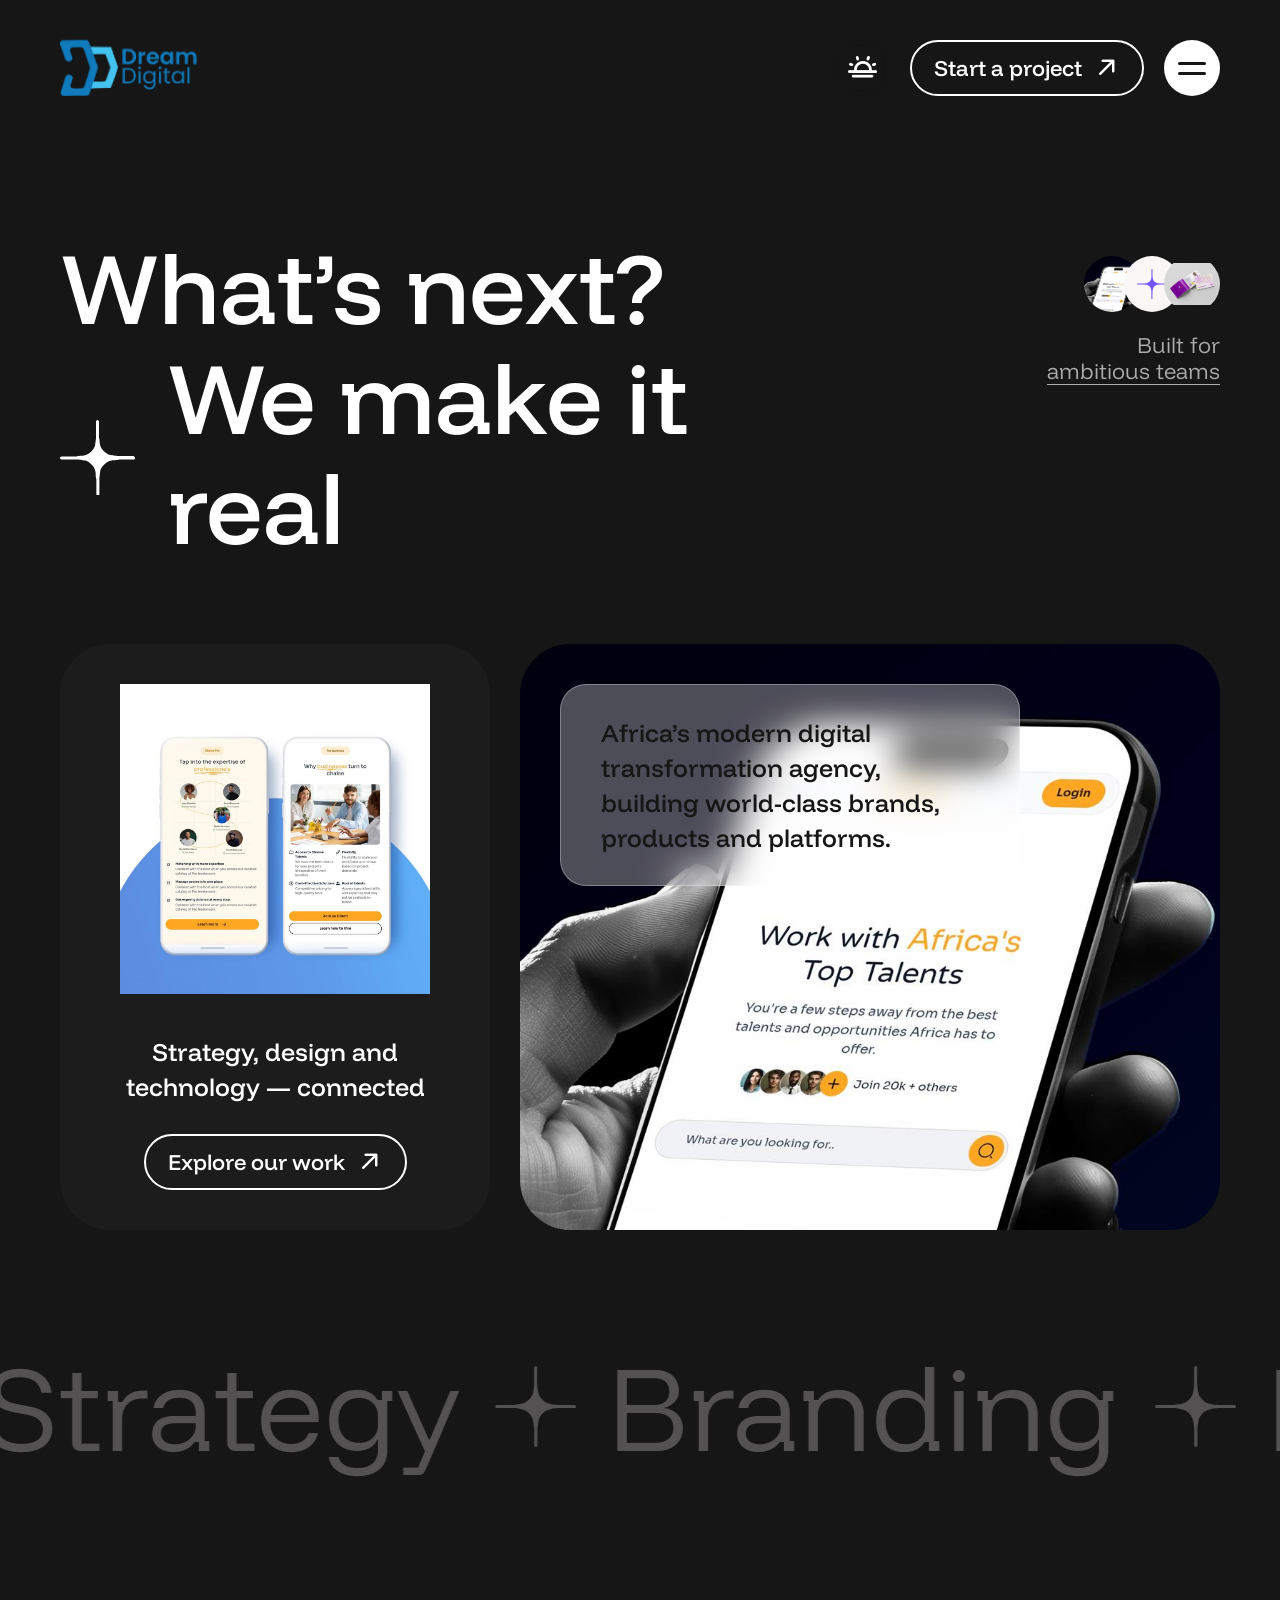
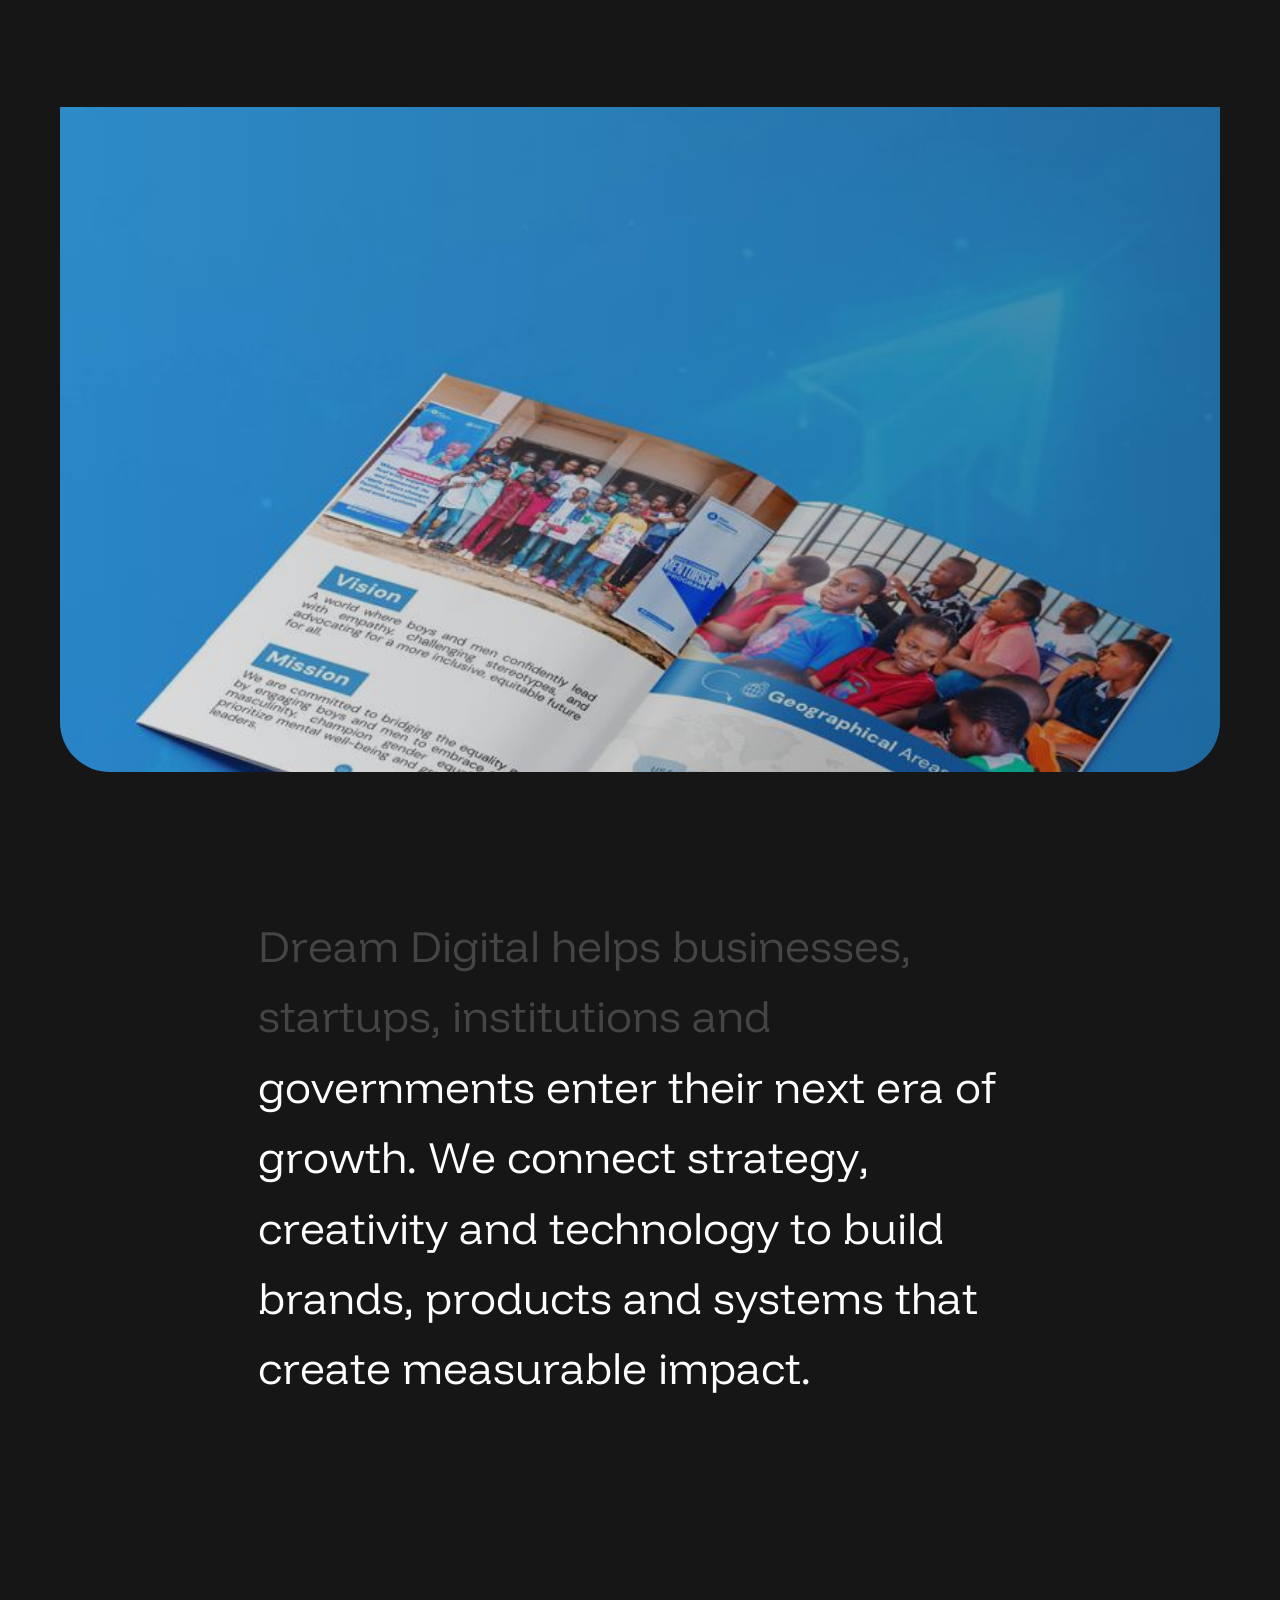
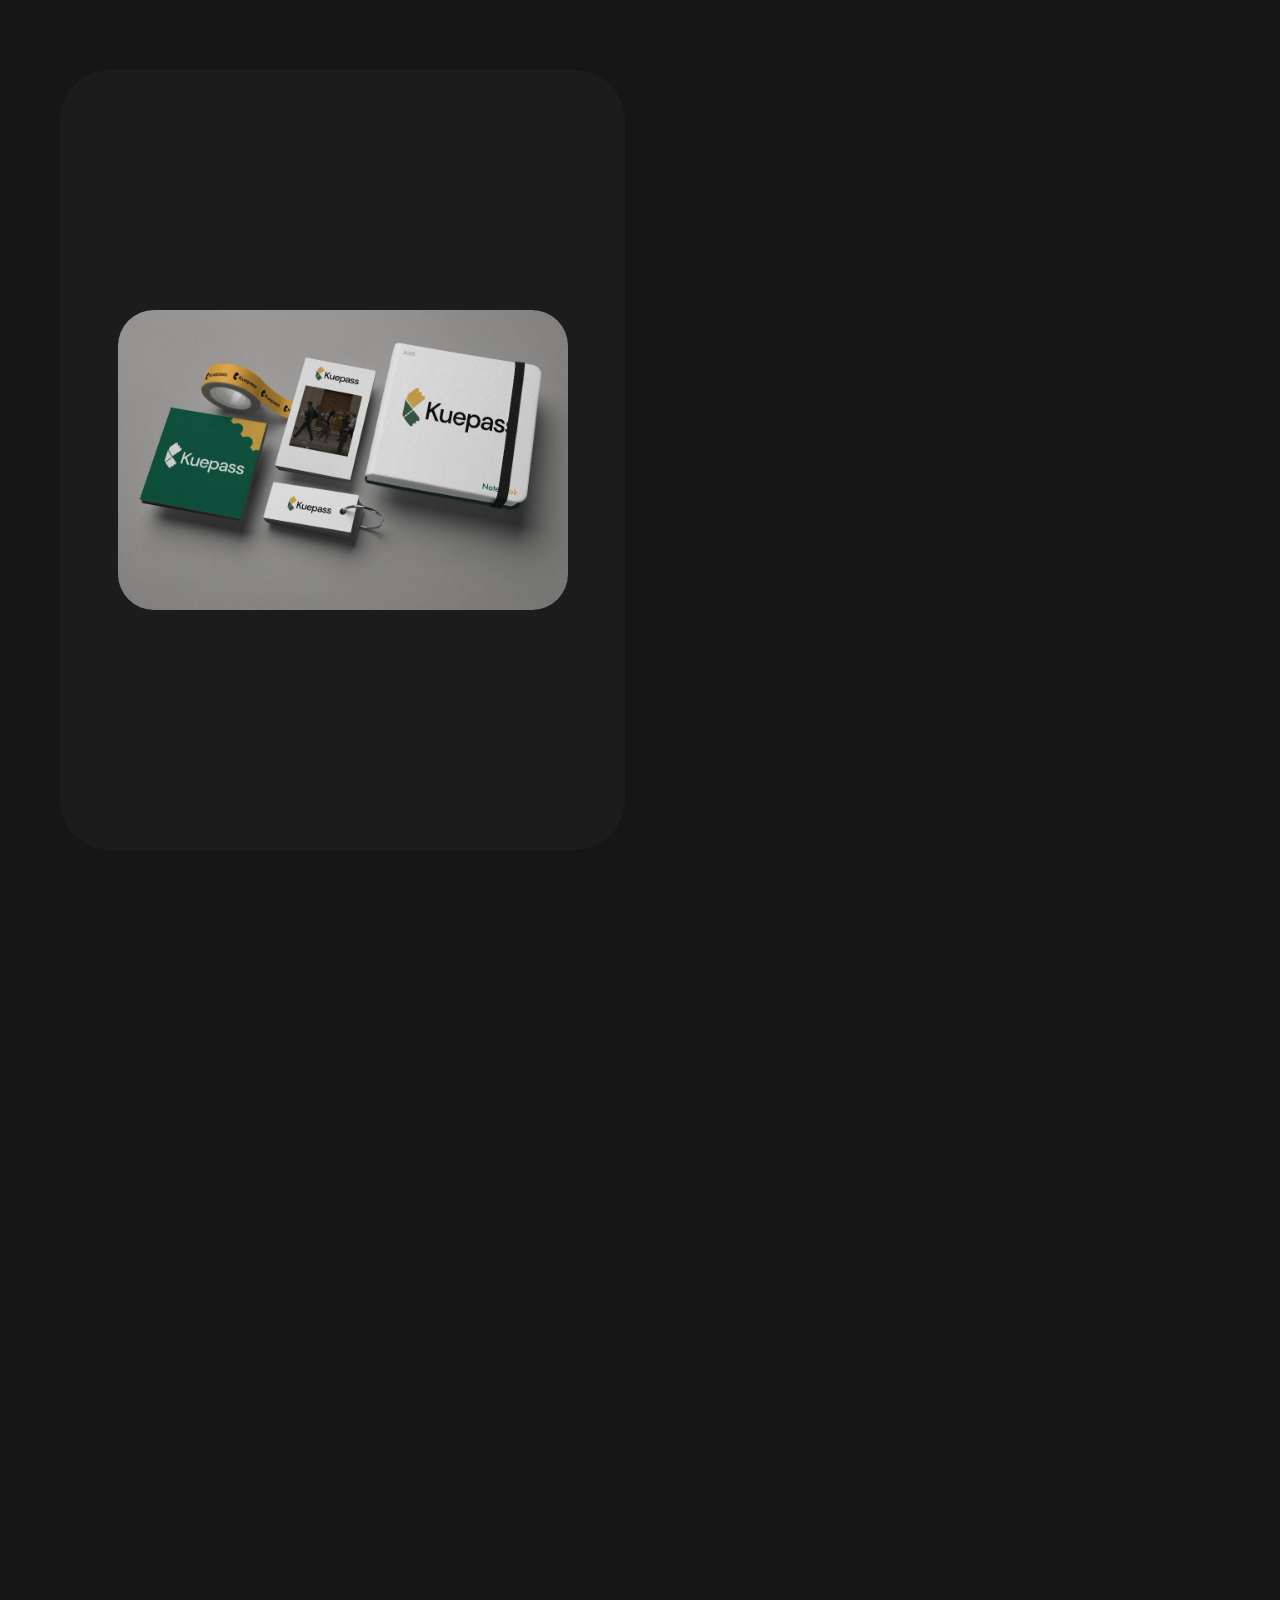
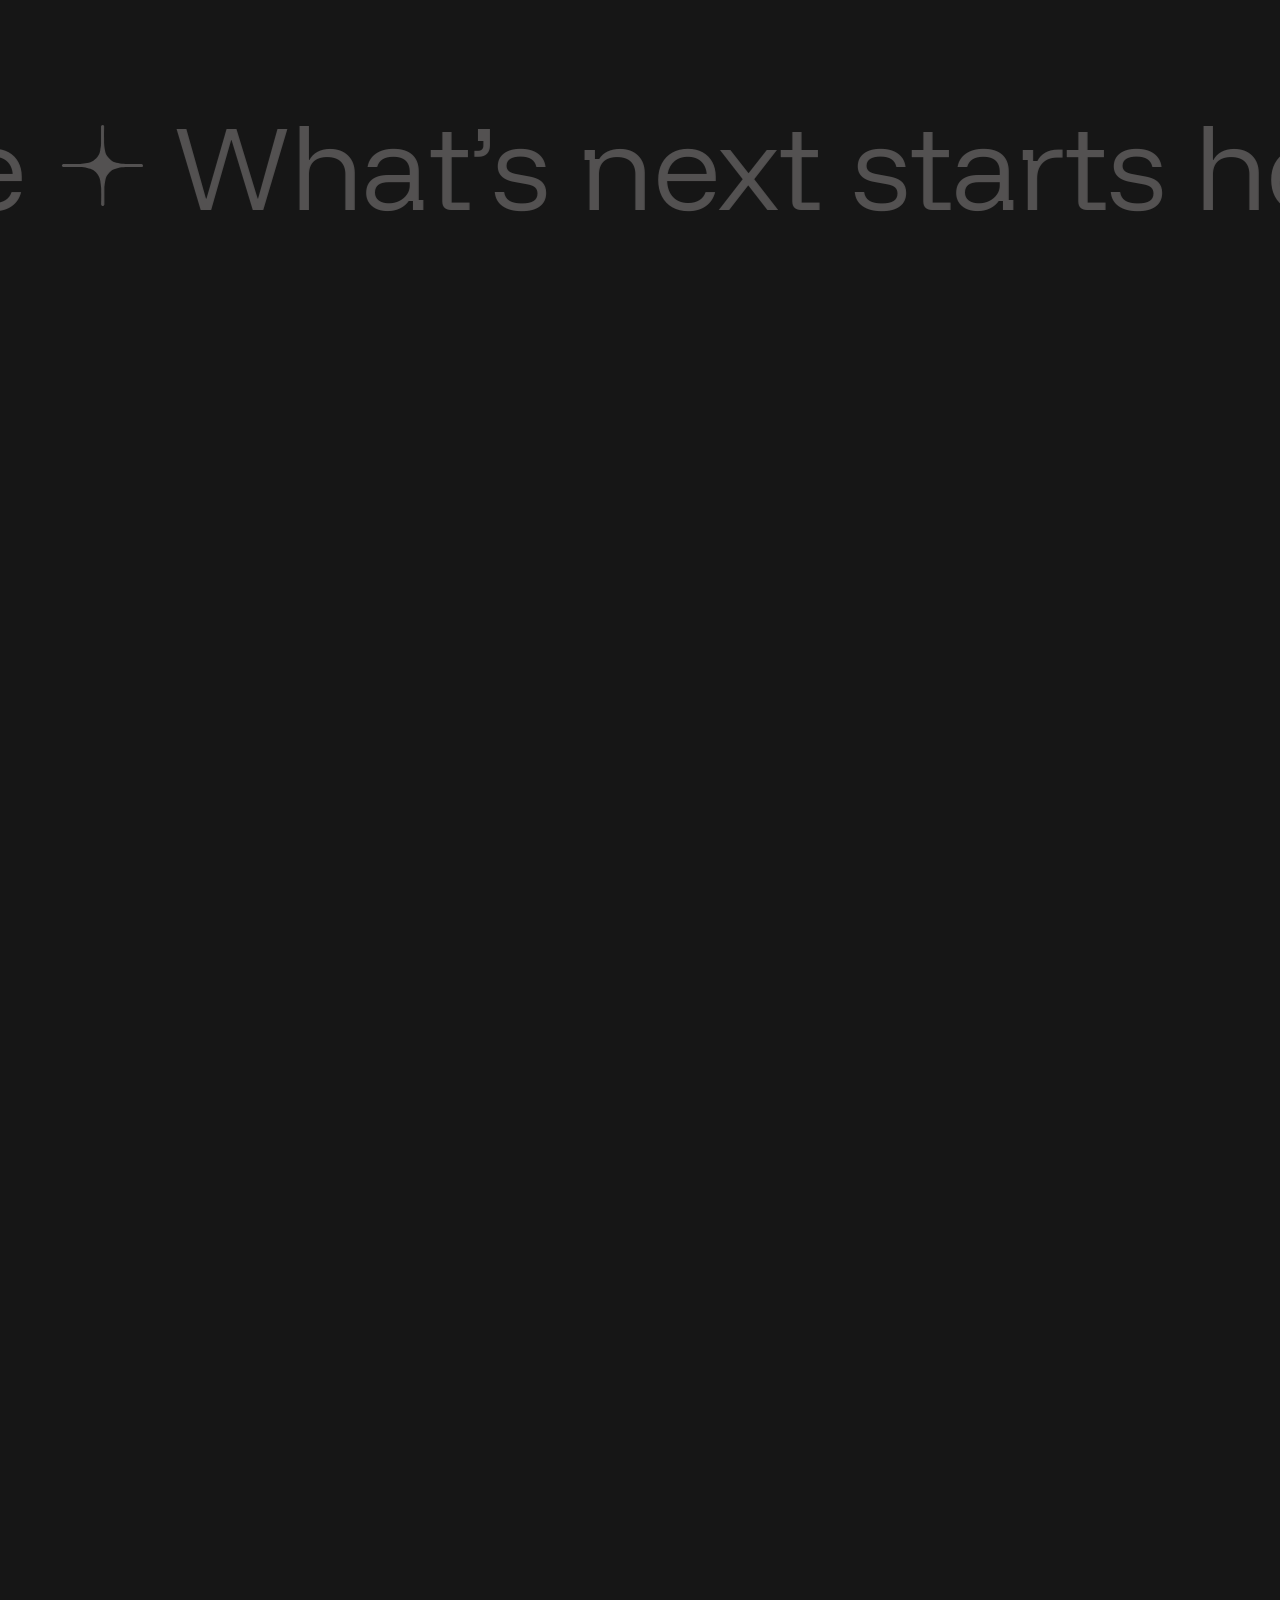
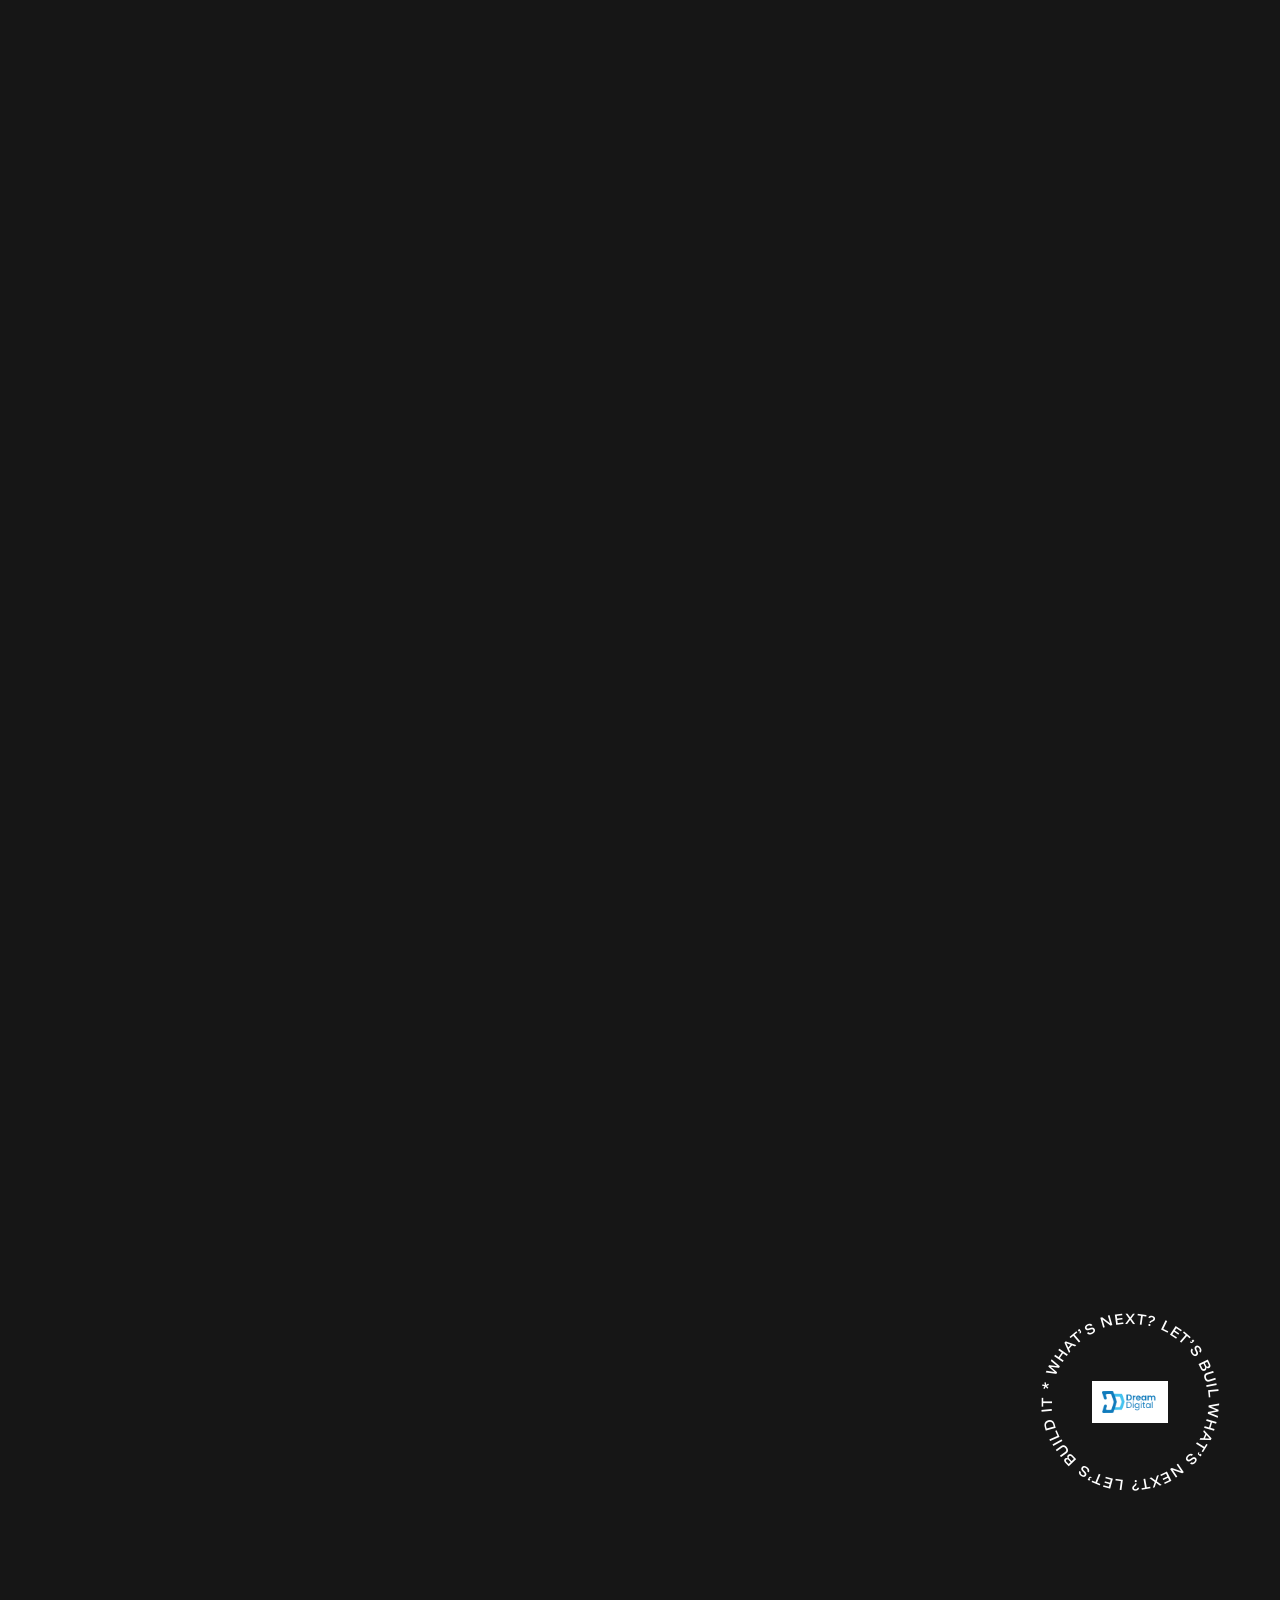
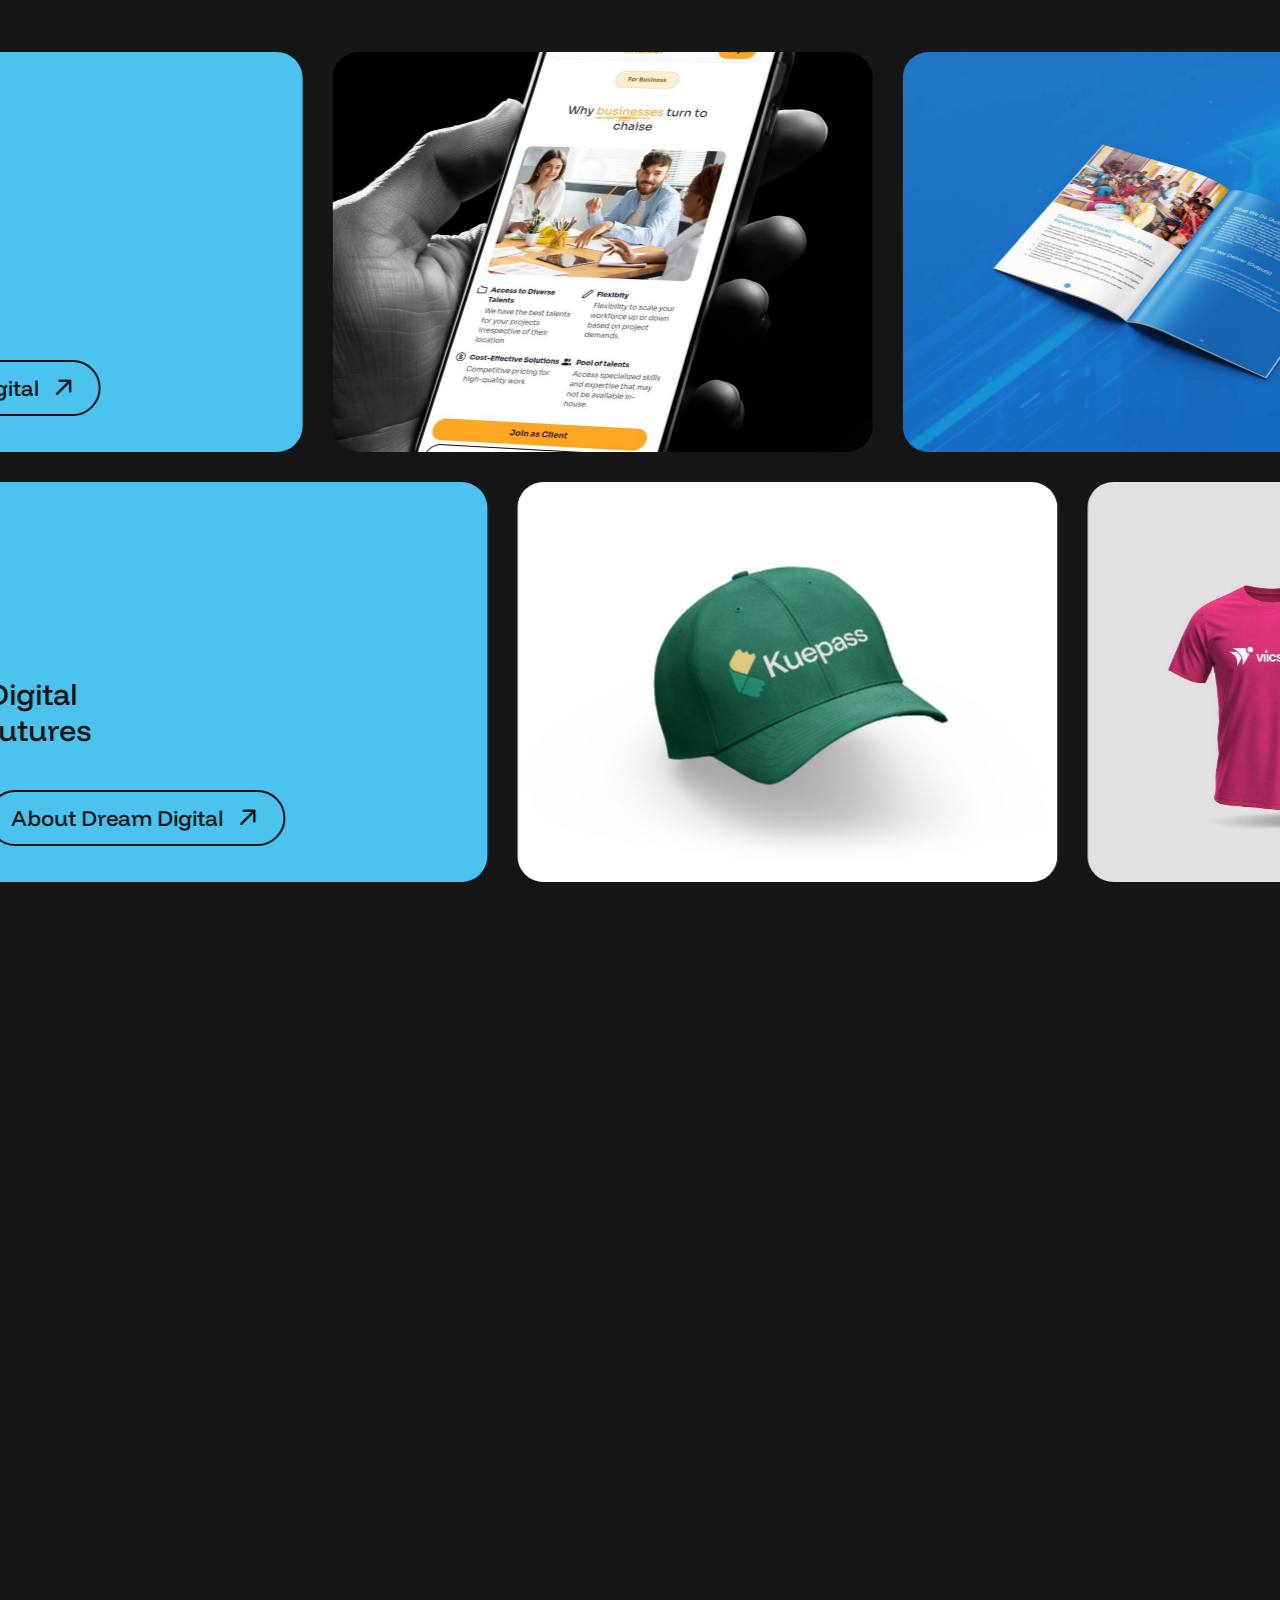
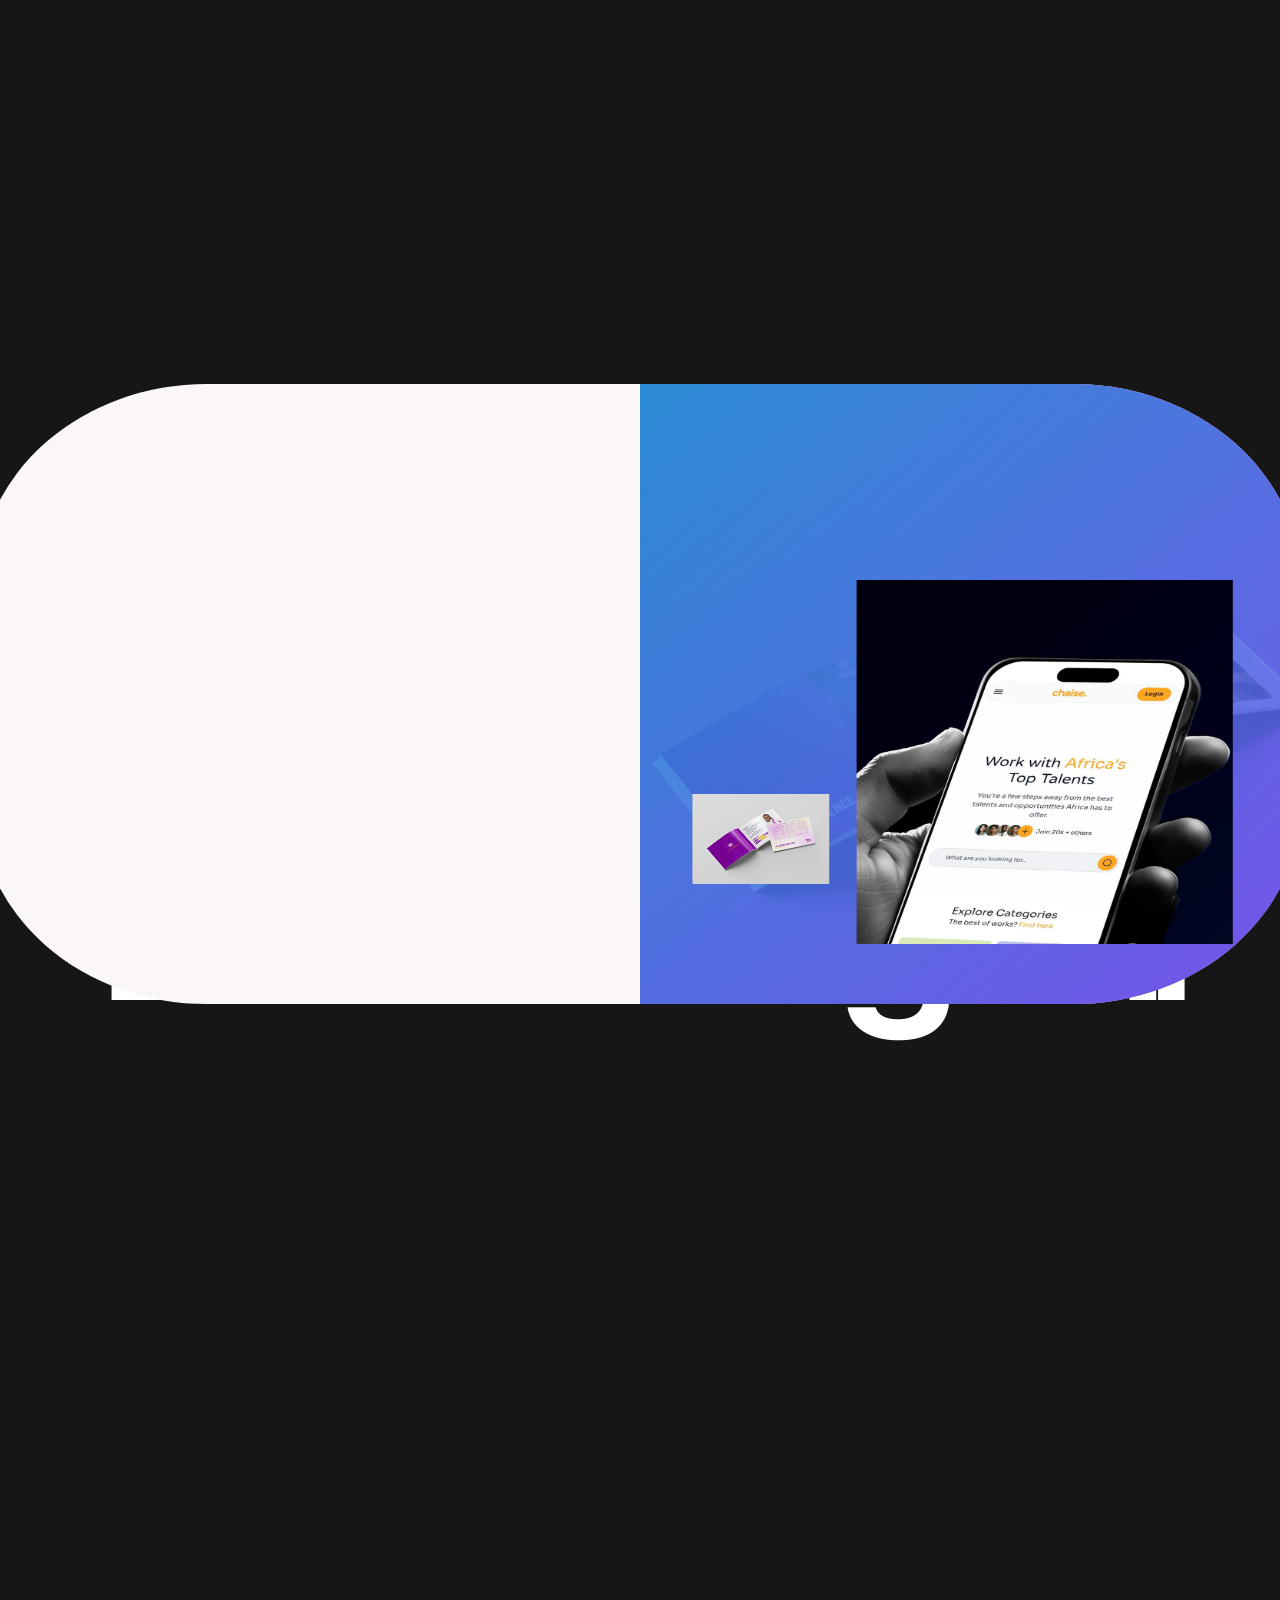
==== index.html @ 8730eb22 "Launch Dream Digital website" ====
<!DOCTYPE html>
<html lang="en" dir="ltr">

  <head>
    <meta charset="UTF-8">
    <script>
      if (!localStorage.getItem('template.theme')) localStorage.setItem('template.theme', 'dark');
      document.documentElement.setAttribute('color-scheme', localStorage.getItem('template.theme'));
    </script>

    <!-- Page Title -->
    <title>Dream Digital — What’s Next?</title>

    <!-- Meta Tags -->
    <meta name="description" content="Dream Digital combines strategy, branding, product design, software and AI to help ambitious organisations build what’s next.">
    <meta name="keywords" content="digital transformation agency, branding, UI UX, software development, AI solutions, Africa">
    <meta name="author" content="Dream Digital">

    <!-- Viewport Meta-->
    <meta http-equiv="X-UA-Compatible" content="IE=edge">
    <meta name="viewport" content="width=device-width, initial-scale=1.0, viewport-fit=cover">

    <!-- Template Favicon & Icons Start -->
    <link rel="icon" href="img/dream/logo.png" type="image/png">
    <link rel="apple-touch-icon" href="img/dream/logo.png">
    <!-- Template Favicon & Icons End -->

    <!-- Facebook Metadata Start -->
    <meta property="og:image:height" content="1200">
    <meta property="og:image:width" content="1200">
    <meta property="og:title" content="Dream Digital — What’s Next?">
    <meta property="og:description" content="Strategy, design and technology for the next era of growth.">
    <meta property="og:url" content="https://dreamdigital.africa">
    <meta property="og:image" content="https://dreamdigital.africa/img/portfolio/chaise-hero-phone.jpeg">
    <!-- Facebook Metadata End -->

    <!-- Template Styles Start -->
    <link rel="stylesheet" type="text/css" href="css/loaders/loader.css">
    <link rel="stylesheet" type="text/css" href="css/plugins.css">
    <link rel="stylesheet" type="text/css" href="css/main.css">
    <link rel="stylesheet" type="text/css" href="css/dream-rayo.css">
    <!-- Template Styles End -->

    <!-- Custom Browser Color Start -->
    <meta name="theme-color" media="(prefers-color-scheme: light)" content="#FAF7F6">
    <meta name="theme-color" media="(prefers-color-scheme: dark)" content="#161616">
    <meta name="msapplication-navbutton-color" content="#161616">
    <meta name="mobile-web-app-capable" content="yes">
    <meta name="apple-mobile-web-app-status-bar-style" content="black-translucent">
    <!-- Custom Browser Color End -->
    
  </head>

  <body>

    <!-- Loader Start -->
    <div id="loader" class="loader">
      <div class="loader__wrapper">
        <div class="loader__content">
          <div class="loader__count">
            <span class="count__text">0</span>
            <span class="count__percent">%</span>
          </div>
        </div>
      </div>
    </div>
    <!-- Loader End -->

    <!-- Menu & Menu Hamburger Start -->
    <nav class="mxd-nav__wrap" data-lenis-prevent="">

      <!-- Hamburger Start -->
      <div class="mxd-nav__contain loading__fade">
        <a href="#0" class="mxd-nav__hamburger" aria-label="Menu">
          <!-- flip element -->
          <div class="hamburger__base"></div>
          <div class="hamburger__line"></div>
          <div class="hamburger__line"></div>
        </a>
      </div>
      <!-- Hamburger End -->

      <!-- Main Navigation Start -->
      <div class="mxd-menu__wrapper">
        <!-- background active layer -->
        <div class="mxd-menu__base"></div>
        <!-- menu container -->
        <div class="mxd-menu__contain">
          <div class="mxd-menu__inner">
            <!-- left side -->
            <div class="mxd-menu__left">
              <p class="mxd-menu__caption menu-fade-in">✦ Strategy, design and technology<br>for the next era of growth</p>
              <div class="main-menu">
                <nav class="main-menu__content">
                  <ul id="main-menu" class="main-menu__accordion">
                    <li class="main-menu__item">
                      <div class="main-menu__toggle">
                        <span class="main-menu__link btn btn-anim">
                          <span class="btn-caption">Home</span>
                        </span>
                        <svg xmlns="http://www.w3.org/2000/svg" width="20" height="20" version="1.1" viewBox="0 0 20 20">
                          <path d="M19.6,9.6h-3.9c-.4,0-1.8-.2-1.8-.2-.6,0-1.1-.2-1.6-.6-.5-.3-.9-.8-1.2-1.2-.3-.4-.4-.9-.5-1.4,0,0,0-1.1-.2-1.5V.4c0-.2-.2-.4-.4-.4s-.4.2-.4.4v4.4c0,.4-.2,1.5-.2,1.5,0,.5-.2,1-.5,1.4-.3.5-.7.9-1.2,1.2s-1,.5-1.6.6c0,0-1.2,0-1.7.2H.4c-.2,0-.4.2-.4.4s.2.4.4.4h4.1c.4,0,1.7.2,1.7.2.6,0,1.1.2,1.6.6.4.3.8.7,1.1,1.1.3.5.5,1,.6,1.6,0,0,0,1.3.2,1.7v4.1c0,.2.2.4.4.4s.4-.2.4-.4v-4.1c0-.4.2-1.7.2-1.7,0-.6.2-1.1.6-1.6.3-.4.7-.8,1.1-1.1.5-.3,1-.5,1.6-.6,0,0,1.3,0,1.8-.2h3.9c.2,0,.4-.2.4-.4s-.2-.4-.4-.4h0Z"/>
                        </svg>
                      </div>
                      <ul class="submenu">
                        <li class="submenu__item">
                          <a href="index.html">Dream Digital home</a>
                        </li>
                        <li class="submenu__item">
                          <a href="index.html">What’s next?</a>
                        </li>
                        <li class="submenu__item">
                          <a href="index.html">Digital transformation</a>
                        </li>
                        <li class="submenu__item">
                          <a href="index.html">Strategy and growth</a>
                        </li>
                        <li class="submenu__item">
                          <a href="index.html">Brand and experience</a>
                        </li>
                        <li class="submenu__item">
                          <a href="index.html">Software and AI</a>
                        </li>
                        <li class="submenu__item active">
                          <a href="index.html">Dream Digital</a>
                        </li>
                        <li class="submenu__item">
                          <a href="index.html">African innovation</a>
                        </li>
                        <li class="submenu__item">
                          <a href="contact.html">Start a project</a>
                        </li>
                      </ul>
                    </li>
                    <li class="main-menu__item">
                      <div class="main-menu__toggle">
                        <span class="main-menu__link btn btn-anim">
                          <span class="btn-caption">Works</span>
                        </span>
                        <svg xmlns="http://www.w3.org/2000/svg" width="20" height="20" version="1.1" viewBox="0 0 20 20">
                          <path d="M19.6,9.6h-3.9c-.4,0-1.8-.2-1.8-.2-.6,0-1.1-.2-1.6-.6-.5-.3-.9-.8-1.2-1.2-.3-.4-.4-.9-.5-1.4,0,0,0-1.1-.2-1.5V.4c0-.2-.2-.4-.4-.4s-.4.2-.4.4v4.4c0,.4-.2,1.5-.2,1.5,0,.5-.2,1-.5,1.4-.3.5-.7.9-1.2,1.2s-1,.5-1.6.6c0,0-1.2,0-1.7.2H.4c-.2,0-.4.2-.4.4s.2.4.4.4h4.1c.4,0,1.7.2,1.7.2.6,0,1.1.2,1.6.6.4.3.8.7,1.1,1.1.3.5.5,1,.6,1.6,0,0,0,1.3.2,1.7v4.1c0,.2.2.4.4.4s.4-.2.4-.4v-4.1c0-.4.2-1.7.2-1.7,0-.6.2-1.1.6-1.6.3-.4.7-.8,1.1-1.1.5-.3,1-.5,1.6-.6,0,0,1.3,0,1.8-.2h3.9c.2,0,.4-.2.4-.4s-.2-.4-.4-.4h0Z"/>
                        </svg>
                      </div>
                      <ul class="submenu">
                        <li class="submenu__item">
                          <a href="work.html">Portfolio</a>
                        </li>
                        <li class="submenu__item">
                          <a href="work.html">All case studies</a>
                        </li>
                        <li class="submenu__item">
                          <a href="case-study.html">Featured case study</a>
                        </li>
                      </ul>
                    </li>
                    <li class="main-menu__item">
                      <div class="main-menu__toggle">
                        <span class="main-menu__link btn btn-anim">
                          <span class="btn-caption">Pages</span>
                        </span>
                        <svg xmlns="http://www.w3.org/2000/svg" width="20" height="20" version="1.1" viewBox="0 0 20 20">
                          <path d="M19.6,9.6h-3.9c-.4,0-1.8-.2-1.8-.2-.6,0-1.1-.2-1.6-.6-.5-.3-.9-.8-1.2-1.2-.3-.4-.4-.9-.5-1.4,0,0,0-1.1-.2-1.5V.4c0-.2-.2-.4-.4-.4s-.4.2-.4.4v4.4c0,.4-.2,1.5-.2,1.5,0,.5-.2,1-.5,1.4-.3.5-.7.9-1.2,1.2s-1,.5-1.6.6c0,0-1.2,0-1.7.2H.4c-.2,0-.4.2-.4.4s.2.4.4.4h4.1c.4,0,1.7.2,1.7.2.6,0,1.1.2,1.6.6.4.3.8.7,1.1,1.1.3.5.5,1,.6,1.6,0,0,0,1.3.2,1.7v4.1c0,.2.2.4.4.4s.4-.2.4-.4v-4.1c0-.4.2-1.7.2-1.7,0-.6.2-1.1.6-1.6.3-.4.7-.8,1.1-1.1.5-.3,1-.5,1.6-.6,0,0,1.3,0,1.8-.2h3.9c.2,0,.4-.2.4-.4s-.2-.4-.4-.4h0Z"/>
                        </svg>
                      </div>
                      <ul class="submenu">
                        <li class="submenu__item">
                          <a href="about.html">Our story</a>
                        </li>
                        <li class="submenu__item">
                          <a href="about.html">About Dream Digital</a>
                        </li>
                        <li class="submenu__item">
                          <a href="services.html">Services</a>
                        </li>
                        <li class="submenu__item">
                          <a href="about.html">How we work</a>
                        </li>
                        <li class="submenu__item">
                          <a href="contact.html">Work with us</a>
                        </li>
                        <li class="submenu__item">
                          <a href="faq.html">FAQs</a>
                        </li>
                        <li class="submenu__item">
                          <a href="404.html">404 error page</a>
                        </li>
                        <li class="submenu__item">
                          <a href="index.html">Home</a>
                        </li>
                      </ul>
                    </li>
                    <li class="main-menu__item">
                      <div class="main-menu__toggle">
                        <span class="main-menu__link btn btn-anim">
                          <span class="btn-caption">Insights</span>
                        </span>
                        <svg xmlns="http://www.w3.org/2000/svg" width="20" height="20" version="1.1" viewBox="0 0 20 20">
                          <path d="M19.6,9.6h-3.9c-.4,0-1.8-.2-1.8-.2-.6,0-1.1-.2-1.6-.6-.5-.3-.9-.8-1.2-1.2-.3-.4-.4-.9-.5-1.4,0,0,0-1.1-.2-1.5V.4c0-.2-.2-.4-.4-.4s-.4.2-.4.4v4.4c0,.4-.2,1.5-.2,1.5,0,.5-.2,1-.5,1.4-.3.5-.7.9-1.2,1.2s-1,.5-1.6.6c0,0-1.2,0-1.7.2H.4c-.2,0-.4.2-.4.4s.2.4.4.4h4.1c.4,0,1.7.2,1.7.2.6,0,1.1.2,1.6.6.4.3.8.7,1.1,1.1.3.5.5,1,.6,1.6,0,0,0,1.3.2,1.7v4.1c0,.2.2.4.4.4s.4-.2.4-.4v-4.1c0-.4.2-1.7.2-1.7,0-.6.2-1.1.6-1.6.3-.4.7-.8,1.1-1.1.5-.3,1-.5,1.6-.6,0,0,1.3,0,1.8-.2h3.9c.2,0,.4-.2.4-.4s-.2-.4-.4-.4h0Z"/>
                        </svg>
                      </div>
                      <ul class="submenu">
                        <li class="submenu__item">
                          <a href="insights.html">All insights</a>
                        </li>
                        <li class="submenu__item">
                          <a href="insights.html">Strategy and growth</a>
                        </li>
                        <li class="submenu__item">
                          <a href="insights.html">Technology and AI</a>
                        </li>
                      </ul>
                    </li>
                    <li class="main-menu__item">
                      <a class="main-menu__link btn btn-anim" href="contact.html">
                        <span class="btn-caption">Contact</span>
                      </a>
                    </li>
                  </ul>
                </nav>
              </div>
            </div>
            <!-- right side -->
            <div class="mxd-menu__right">
              <div class="menu-promo">
                <div class="menu-promo__content">
                  <p class="menu-promo__caption menu-fade-in">Hello from Dream Digital.<br>We help ambitious organisations move from possibility to measurable progress.</p>
                  <div class="menu-promo__video">
                    <video class="menu-video" id="inner-video" preload="auto" autoplay="autoplay" loop="loop" muted="muted" poster="img/portfolio/chaise-hero-phone.jpeg">
                      <source type="video/mp4" src="video/540x310_video.mp4">
                      <source type="video/webm" src="video/540x310_video.webm">
                      <source type="video/ogv" src="video/540x310_video.ogv">
                    </video>
                  </div>
                </div>
              </div>
            </div>
            <!-- data bottom line -->
            <div class="mxd-menu__data menu-fade-in">
              <p class="t-xsmall">
                Built for what’s next
              </p>
              <p class="t-xsmall">
                <i class="ph ph-copyright"></i>
                2026
              </p>
            </div>
          </div>
        </div>
      </div>
      <!-- Main Navigation End -->

    </nav>
    <!-- Menu & Menu Hamburger End -->

    <!-- Header Start -->
    <header id="header" class="mxd-header">
      <!-- header logo -->
      <div class="mxd-header__logo loading__fade">
        <a href="index.html" class="mxd-logo" aria-label="Dream Digital home">
          <!-- logo icon -->
          <svg class="mxd-logo__image" version="1.1" xmlns="http://www.w3.org/2000/svg" x="0px" y="0px" viewBox="0 0 56 56" style="enable-background:new 0 0 56 56;" xml:space="preserve">
            <style type="text/css">
              .mxd-logo__bg{fill:var(--base-opp);}
              .mxd-logo__cat{clip-path:url(#mxd-logo__id);fill:var(--base);}
            </style>
            <path class="mxd-logo__bg" d="M56,28c0,11.1-2.9,28-28,28S0,39.1,0,28S2.9,0,28,0S56,16.9,56,28z"/>
            <g>
              <defs>
                <path id="mxd-logo__clippath" d="M28,0C2.9,0,0,16.9,0,28s2.9,28,28,28s28-16.9,28-28S53.1,0,28,0z"/>
              </defs>
              <clipPath id="mxd-logo__id">
                <use xlink:href="#mxd-logo__clippath"  style="overflow:visible;"/>
              </clipPath>
              <path class="mxd-logo__cat" d="M33.6,34.5h0.9
                c0.5,0,0.9,0.4,0.9,0.9v3.7c0,0.5-0.4,0.9-0.9,0.9h-0.9c-0.5,0-0.9-0.4-0.9-0.9v-3.7C32.7,34.9,33.1,34.5,33.6,34.5z M20.5,37.3
                v1.9c0,0.5,0.4,0.9,0.9,0.9h0.9c0.5,0,0.9-0.4,0.9-0.9v-3.7c0-0.5-0.4-0.9-0.9-0.9h-0.9c-0.5,0-0.9,0.4-0.9,0.9V37.3L20.5,37.3z
                M39.2,21.5v0.9c0,0.5-0.4,0.9-0.9,0.9h-0.9c-0.5,0-0.9-0.4-0.9-0.9v-0.9c0-0.5,0.4-0.9,0.9-0.9h0.9C38.8,20.5,39.2,21,39.2,21.5z
                M34.5,26.1h0.9c0.5,0,0.9-0.4,0.9-0.9v-0.9c0-0.5-0.4-0.9-0.9-0.9h-0.9c-0.5,0-0.9,0.4-0.9,0.9v0.9C33.6,25.7,34,26.1,34.5,26.1z
                M28,26.1h-4.7c-0.5,0-0.9,0.4-0.9,0.9V28c0,0.5,0.4,0.9,0.9,0.9h9.3c0.5,0,0.9-0.4,0.9-0.9v-0.9c0-0.5-0.4-0.9-0.9-0.9H28L28,26.1
                z M19.6,24.3v0.9c0,0.5,0.4,0.9,0.9,0.9h0.9c0.5,0,0.9-0.4,0.9-0.9v-0.9c0-0.5-0.4-0.9-0.9-0.9h-0.9C20,23.3,19.6,23.8,19.6,24.3z
                M16.8,21.5v0.9c0,0.5,0.4,0.9,0.9,0.9h0.9c0.5,0,0.9-0.4,0.9-0.9v-0.9c0-0.5-0.4-0.9-0.9-0.9h-0.9C17.2,20.5,16.8,21,16.8,21.5z
                M14,26.1v4.7c0,0.5,0.4,0.9,0.9,0.9h0.9c0.5,0,0.9-0.4,0.9-0.9v-6.5c0-0.5-0.4-0.9-0.9-0.9h-0.9c-0.5,0-0.9,0.4-0.9,0.9V26.1
                L14,26.1z M11.2,34.5v1.9c0,0.5-0.4,0.9-0.9,0.9H7.5c-0.5,0-0.9,0.4-0.9,0.9v0.9c0,0.5,0.4,0.9,0.9,0.9h0.9c0.5,0,0.9,0.4,0.9,0.9
                V42c0,0.5-0.4,0.9-0.9,0.9H7.5c-0.5,0-0.9,0.4-0.9,0.9v0.9c0,0.5,0.4,0.9,0.9,0.9h0.9c0.5,0,0.9,0.4,0.9,0.9V56
                c0,0.5,0.4,0.9,0.9,0.9h0.9c0.5,0,0.9-0.4,0.9-0.9v-6.5c0-0.5,0.4-0.9,0.9-0.9h3.7c0.5,0,0.9-0.4,0.9-0.9v-0.9
                c0-0.5-0.4-0.9-0.9-0.9h-3.7c-0.5,0-0.9-0.4-0.9-0.9v-6.5c0-0.5,0.4-0.9,0.9-0.9c0.5,0,0.9-0.4,0.9-0.9v-3.7c0-0.5-0.4-0.9-0.9-0.9
                h-0.9c-0.5,0-0.9,0.4-0.9,0.9L11.2,34.5L11.2,34.5z M42,26.1v-1.9c0-0.5-0.4-0.9-0.9-0.9h-0.9c-0.5,0-0.9,0.4-0.9,0.9v6.5
                c0,0.5,0.4,0.9,0.9,0.9h0.9c0.5,0,0.9-0.4,0.9-0.9V26.1L42,26.1z M49.5,39.2v-0.9c0-0.5-0.4-0.9-0.9-0.9h-2.8
                c-0.5,0-0.9-0.4-0.9-0.9v-3.7c0-0.5-0.4-0.9-0.9-0.9h-0.9c-0.5,0-0.9,0.4-0.9,0.9v3.7c0,0.5,0.4,0.9,0.9,0.9c0.5,0,0.9,0.4,0.9,0.9
                v6.5c0,0.5-0.4,0.9-0.9,0.9h-3.7c-0.5,0-0.9,0.4-0.9,0.9v0.9c0,0.5,0.4,0.9,0.9,0.9h3.7c0.5,0,0.9,0.4,0.9,0.9V56
                c0,0.5,0.4,0.9,0.9,0.9h0.9c0.5,0,0.9-0.4,0.9-0.9v-9.3c0-0.5,0.4-0.9,0.9-0.9h0.9c0.5,0,0.9-0.4,0.9-0.9v-0.9
                c0-0.5-0.4-0.9-0.9-0.9h-0.9c-0.5,0-0.9-0.4-0.9-0.9v-0.9c0-0.5,0.4-0.9,0.9-0.9h0.9C49,40.1,49.5,39.7,49.5,39.2L49.5,39.2z"/>
            </g>
          </svg>
          <!-- logo text -->
          <span class="mxd-logo__text">Dream<br>Digital</span>
        </a>
      </div>
      <!-- header controls -->
      <div class="mxd-header__controls loading__fade">
        <button id="color-switcher" class="mxd-color-switcher" type="button" role="switch" aria-label="light/dark mode" aria-checked="true"></button>
        <a class="btn btn-anim btn-default btn-mobile-icon btn-outline slide-right-up" href="contact.html" aria-label="Say Hello">
          <span class="btn-caption">Start a project</span>
          <i class="ph-bold ph-arrow-up-right"></i>
        </a>
      </div>
    </header>
    <!-- Header End -->

    <!-- Page Content Start -->
    <main id="mxd-page-content" class="mxd-page-content">

      <!-- Hero Section Start -->
      <div class="mxd-section mxd-hero-section padding-grid-pre-mtext">
        <div class="mxd-hero-05">
          <div class="mxd-hero-05__wrap loading-wrap">
            <div class="mxd-hero-05__top">
              <div class="mxd-hero-05__headline">
                <div class="container-fluid p-0">
                  <div class="row g-0 d-flex flex-column flex-xl-row">
                    <div class="col-12 col-xl-8 col-xxl-10 order-2 order-xl-1 mxd-grid-item no-margin">
                      <!-- title text -->
                      <h1 class="hero-05-title">
                        <span class="hero-05-title__row loading__item">
                          <em class="hero-05-title__item">What’s next?</em>
                        </span>
                        <span class="hero-05-title__row loading__item">
                          <em class="hero-05-title__item title-item-image">
                            <svg class="mxd-pulse" xmlns="http://www.w3.org/2000/svg" version="1.1" viewBox="0 0 20 20">
                              <path d="M19.6,9.6h-3.9c-.4,0-1.8-.2-1.8-.2-.6,0-1.1-.2-1.6-.6-.5-.3-.9-.8-1.2-1.2-.3-.4-.4-.9-.5-1.4,0,0,0-1.1-.2-1.5V.4c0-.2-.2-.4-.4-.4s-.4.2-.4.4v4.4c0,.4-.2,1.5-.2,1.5,0,.5-.2,1-.5,1.4-.3.5-.7.9-1.2,1.2s-1,.5-1.6.6c0,0-1.2,0-1.7.2H.4c-.2,0-.4.2-.4.4s.2.4.4.4h4.1c.4,0,1.7.2,1.7.2.6,0,1.1.2,1.6.6.4.3.8.7,1.1,1.1.3.5.5,1,.6,1.6,0,0,0,1.3.2,1.7v4.1c0,.2.2.4.4.4s.4-.2.4-.4v-4.1c0-.4.2-1.7.2-1.7,0-.6.2-1.1.6-1.6.3-.4.7-.8,1.1-1.1.5-.3,1-.5,1.6-.6,0,0,1.3,0,1.8-.2h3.9c.2,0,.4-.2.4-.4s-.2-.4-.4-.4h0Z"/>
                            </svg>
                          </em>
                          <em class="hero-05-title__item">We make it real</em>
                        </span>
                      </h1>
                    </div>
                    <div class="col-12 col-xl-4 col-xxl-2 order-1 order-xl-2 mxd-grid-item no-margin">
                      <!-- clients avatars -->
                      <div class="hero-05-headline__avatars loading__fade">
                        <div class="mxd-avatars-group align-right">
                          <div class="mxd-avatars align-right">
                            <div class="mxd-avatars__item small">
                              <img src="img/portfolio/chaise-hero-phone.jpeg" alt="Chaise talent marketplace mobile experience">
                            </div>
                            <div class="mxd-avatars__item small bg-base-opp">
                              <svg class="mxd-avatars__icon small" version="1.1" xmlns="http://www.w3.org/2000/svg" xmlns:xlink="http://www.w3.org/1999/xlink" x="0px" y="0px"
                                width="60px" height="60px" viewBox="0 0 60 60" style="enable-background:new 0 0 60 60;" xml:space="preserve">
                                <style type="text/css">
                                  .icon-star {
                                    fill:var(--additional);
                                  }
                                </style>
                                <path class="icon-star" d="M58.9,28.9c0,0-9.1,0.1-12.1,0c-1.3,0-5.3-0.5-5.3-0.5c-1.7-0.2-3.4-0.7-4.8-1.7c-1.4-1-2.7-2.3-3.6-3.7
                                  c-0.8-1.3-1.3-2.7-1.5-4.2c0,0-0.4-3.3-0.5-4.4c-0.2-3.3,0-13.1,0-13.1c0-0.6-0.5-1.1-1.1-1.1s-1.1,0.5-1.1,1.1
                                  c0,0,0.2,9.8,0,13.1c0,1.1-0.5,4.4-0.5,4.4c-0.2,1.5-0.6,3-1.5,4.2c-0.9,1.5-2.2,2.7-3.6,3.7s-3,1.5-4.7,1.7c0,0-3.7,0.4-5,0.5
                                  c-3.1,0.2-12.5,0-12.5,0C0.5,28.9,0,29.4,0,30s0.5,1.1,1.1,1.1c0,0,9.4-0.2,12.5,0c1.2,0,5,0.5,5,0.5c1.7,0.2,3.3,0.7,4.7,1.7
                                  c1.3,0.9,2.4,2,3.3,3.3c1,1.4,1.5,3.1,1.7,4.8c0,0,0.4,3.9,0.5,5.2c0.1,3,0,12.2,0,12.2c0,0.6,0.5,1.1,1.1,1.1s1.1-0.5,1.1-1.1
                                  c0,0-0.1-9.2,0-12.2c0-1.3,0.5-5.2,0.5-5.2c0.2-1.7,0.7-3.4,1.7-4.8c0.9-1.3,2-2.4,3.3-3.3c1.4-1,3.1-1.5,4.8-1.7
                                  c0,0,3.9-0.4,5.3-0.5c3-0.1,12.1,0,12.1,0c0.6,0,1.1-0.5,1.1-1.1s-0.5-1.1-1.1-1.1l0,0L58.9,28.9z"/>
                              </svg>
                            </div>
                            <div class="mxd-avatars__item small">
                              <img src="img/portfolio/ambassadors-brand-deck.jpeg" alt="The Ambassadors DOTA brand and impact deck">
                            </div>
                          </div>
                          <div class="mxd-avatars-group__text">
                            <p>Built for<br>
                              <a href="contact.html">ambitious teams</a>
                            </p>
                          </div>
                        </div>
                      </div>
                    </div>
                  </div>
                </div>
              </div>
            </div>
            <div class="mxd-hero-05__bottom mxd-grid-item no-margin">
              <div class="mxd-hero-05__worksblock loading__item">
                <img class="mxd-move" src="img/portfolio/chaise-marketplace-screens.jpeg" alt="Chaise marketplace product screens">
                <div class="hero-05-worksblock__descr">
                  <p class="t-large t-caption t-bright">Strategy, design and technology — connected</p>
                  <a class="btn btn-anim btn-default btn-outline slide-right-up" href="work.html">
                    <span class="btn-caption">Explore our work</span>
                    <i class="ph-bold ph-arrow-up-right"></i>
                  </a>
                </div>
              </div>
              <div class="mxd-hero-05__videoblock loading__item">
                <div class="mxd-hero-05-videoblock__video">
                  <video preload="auto" autoplay="autoplay" loop="loop" muted="muted" poster="img/portfolio/boys-champions-strategy-cover.jpeg">
                    <source type="video/mp4" src="video/1280x720_video.mp4">
                    <source type="video/webm" src="video/1280x720_video.webm">
                    <source type="video/ogv" src="video/1280x720_video.ogv">
                  </video>
                </div>
                <div class="mxd-hero-05-videoblock__descr">
                  <p class="t-large t-caption t-bright">Africa’s modern digital transformation agency, building world-class brands, products and platforms.</p>
                </div>
              </div>
            </div>
          </div>
        </div>
      </div>
      <!-- Hero Section End -->

      <!-- Section - Marquee Text One Line Start -->
      <div class="mxd-section padding-mtext">
        <div class="mxd-container fullwidth-container">

          <!-- Block - Marquee Text One Line Start -->
          <div class="mxd-block">
            <div class="marquee marquee-right--gsap muted-extra">
              <div class="marquee__toright">
                <!-- single item -->
                <div class="marquee__item one-line item-regular text">
                  <p class="marquee__text">Strategy</p>
                  <div class="marquee__image">
                    <svg version="1.1" xmlns="http://www.w3.org/2000/svg" viewBox="0 0 80 80" fill="currentColor">
                      <path fill="currentColor" d="M78.4,38.4c0,0-11.8,0-15.8,0c-1.6,0-4.8-0.2-7.1-0.8c-2.3-0.6-4.3-0.8-6.3-2.4c-2-1.2-3.5-3.2-4.7-4.8
                        c-1.2-1.6-1.6-3.6-2-5.5c-0.3-1.5-0.7-4.3-0.8-5.9c-0.2-4.3,0-17.4,0-17.4C41.8,0.8,41,0,40.2,0s-1.6,0.8-1.6,1.6c0,0,0,13.1,0,17.4
                        c0,1.6-0.6,4.3-0.8,5.9c-0.3,2-0.8,4-2,5.5c-1.2,2-2.8,3.6-4.7,4.8s-4,1.8-6.3,2.4c-1.9,0.5-4.7,0.6-6.7,0.8c-3.9,0.4-16.6,0-16.6,0
                        C0.8,38.4,0,39.2,0,40c0,0.8,0.8,1.6,1.6,1.6c0,0,12.2,0,16.6,0c1.6,0,4.8,0.3,6.7,0.8c2.3,0.6,4.3,0.8,6.3,2.4
                        c1.6,1.2,3.2,2.8,4.3,4.4c1.2,2,2.1,3.9,2.4,6.3c0.2,1.7,0.7,4.7,0.8,6.7c0.2,4,0,16.2,0,16.2c0,0.8,0.8,1.6,1.6,1.6
                        s1.6-0.8,1.6-1.6c0,0,0-12.3,0-16.2c0-1.6,0.5-5.1,0.8-6.7c0.5-2.3,0.8-4.4,2.4-6.3c1.2-1.6,2.8-3.2,4.3-4.4c2-1.2,3.9-2,6.3-2.4
                        c1.8-0.3,5.1-0.7,7.1-0.8c3.5-0.2,15.8,0,15.8,0c0.8,0,1.6-0.8,1.6-1.6C80,39.2,79.2,38.4,78.4,38.4C78.4,38.4,78.4,38.4,78.4,38.4z
                        "/>
                    </svg>
                  </div>
                </div>
                <!-- single item -->
                <div class="marquee__item one-line item-regular text">
                  <p class="marquee__text">Branding</p>
                  <div class="marquee__image">
                    <svg version="1.1" xmlns="http://www.w3.org/2000/svg" viewBox="0 0 80 80" fill="currentColor">
                      <path fill="currentColor" d="M78.4,38.4c0,0-11.8,0-15.8,0c-1.6,0-4.8-0.2-7.1-0.8c-2.3-0.6-4.3-0.8-6.3-2.4c-2-1.2-3.5-3.2-4.7-4.8
                        c-1.2-1.6-1.6-3.6-2-5.5c-0.3-1.5-0.7-4.3-0.8-5.9c-0.2-4.3,0-17.4,0-17.4C41.8,0.8,41,0,40.2,0s-1.6,0.8-1.6,1.6c0,0,0,13.1,0,17.4
                        c0,1.6-0.6,4.3-0.8,5.9c-0.3,2-0.8,4-2,5.5c-1.2,2-2.8,3.6-4.7,4.8s-4,1.8-6.3,2.4c-1.9,0.5-4.7,0.6-6.7,0.8c-3.9,0.4-16.6,0-16.6,0
                        C0.8,38.4,0,39.2,0,40c0,0.8,0.8,1.6,1.6,1.6c0,0,12.2,0,16.6,0c1.6,0,4.8,0.3,6.7,0.8c2.3,0.6,4.3,0.8,6.3,2.4
                        c1.6,1.2,3.2,2.8,4.3,4.4c1.2,2,2.1,3.9,2.4,6.3c0.2,1.7,0.7,4.7,0.8,6.7c0.2,4,0,16.2,0,16.2c0,0.8,0.8,1.6,1.6,1.6
                        s1.6-0.8,1.6-1.6c0,0,0-12.3,0-16.2c0-1.6,0.5-5.1,0.8-6.7c0.5-2.3,0.8-4.4,2.4-6.3c1.2-1.6,2.8-3.2,4.3-4.4c2-1.2,3.9-2,6.3-2.4
                        c1.8-0.3,5.1-0.7,7.1-0.8c3.5-0.2,15.8,0,15.8,0c0.8,0,1.6-0.8,1.6-1.6C80,39.2,79.2,38.4,78.4,38.4C78.4,38.4,78.4,38.4,78.4,38.4z
                        "/>
                    </svg>
                  </div>
                </div>
                <!-- single item -->
                <div class="marquee__item one-line item-regular text">
                  <p class="marquee__text">Product</p>
                  <div class="marquee__image">
                    <svg version="1.1" xmlns="http://www.w3.org/2000/svg" viewBox="0 0 80 80" fill="currentColor">
                      <path fill="currentColor" d="M78.4,38.4c0,0-11.8,0-15.8,0c-1.6,0-4.8-0.2-7.1-0.8c-2.3-0.6-4.3-0.8-6.3-2.4c-2-1.2-3.5-3.2-4.7-4.8
                        c-1.2-1.6-1.6-3.6-2-5.5c-0.3-1.5-0.7-4.3-0.8-5.9c-0.2-4.3,0-17.4,0-17.4C41.8,0.8,41,0,40.2,0s-1.6,0.8-1.6,1.6c0,0,0,13.1,0,17.4
                        c0,1.6-0.6,4.3-0.8,5.9c-0.3,2-0.8,4-2,5.5c-1.2,2-2.8,3.6-4.7,4.8s-4,1.8-6.3,2.4c-1.9,0.5-4.7,0.6-6.7,0.8c-3.9,0.4-16.6,0-16.6,0
                        C0.8,38.4,0,39.2,0,40c0,0.8,0.8,1.6,1.6,1.6c0,0,12.2,0,16.6,0c1.6,0,4.8,0.3,6.7,0.8c2.3,0.6,4.3,0.8,6.3,2.4
                        c1.6,1.2,3.2,2.8,4.3,4.4c1.2,2,2.1,3.9,2.4,6.3c0.2,1.7,0.7,4.7,0.8,6.7c0.2,4,0,16.2,0,16.2c0,0.8,0.8,1.6,1.6,1.6
                        s1.6-0.8,1.6-1.6c0,0,0-12.3,0-16.2c0-1.6,0.5-5.1,0.8-6.7c0.5-2.3,0.8-4.4,2.4-6.3c1.2-1.6,2.8-3.2,4.3-4.4c2-1.2,3.9-2,6.3-2.4
                        c1.8-0.3,5.1-0.7,7.1-0.8c3.5-0.2,15.8,0,15.8,0c0.8,0,1.6-0.8,1.6-1.6C80,39.2,79.2,38.4,78.4,38.4C78.4,38.4,78.4,38.4,78.4,38.4z
                        "/>
                    </svg>
                  </div>
                </div>
                <!-- single item -->
                <div class="marquee__item one-line item-regular text">
                  <p class="marquee__text">Software</p>
                  <div class="marquee__image">
                    <svg version="1.1" xmlns="http://www.w3.org/2000/svg" viewBox="0 0 80 80" fill="currentColor">
                      <path fill="currentColor" d="M78.4,38.4c0,0-11.8,0-15.8,0c-1.6,0-4.8-0.2-7.1-0.8c-2.3-0.6-4.3-0.8-6.3-2.4c-2-1.2-3.5-3.2-4.7-4.8
                        c-1.2-1.6-1.6-3.6-2-5.5c-0.3-1.5-0.7-4.3-0.8-5.9c-0.2-4.3,0-17.4,0-17.4C41.8,0.8,41,0,40.2,0s-1.6,0.8-1.6,1.6c0,0,0,13.1,0,17.4
                        c0,1.6-0.6,4.3-0.8,5.9c-0.3,2-0.8,4-2,5.5c-1.2,2-2.8,3.6-4.7,4.8s-4,1.8-6.3,2.4c-1.9,0.5-4.7,0.6-6.7,0.8c-3.9,0.4-16.6,0-16.6,0
                        C0.8,38.4,0,39.2,0,40c0,0.8,0.8,1.6,1.6,1.6c0,0,12.2,0,16.6,0c1.6,0,4.8,0.3,6.7,0.8c2.3,0.6,4.3,0.8,6.3,2.4
                        c1.6,1.2,3.2,2.8,4.3,4.4c1.2,2,2.1,3.9,2.4,6.3c0.2,1.7,0.7,4.7,0.8,6.7c0.2,4,0,16.2,0,16.2c0,0.8,0.8,1.6,1.6,1.6
                        s1.6-0.8,1.6-1.6c0,0,0-12.3,0-16.2c0-1.6,0.5-5.1,0.8-6.7c0.5-2.3,0.8-4.4,2.4-6.3c1.2-1.6,2.8-3.2,4.3-4.4c2-1.2,3.9-2,6.3-2.4
                        c1.8-0.3,5.1-0.7,7.1-0.8c3.5-0.2,15.8,0,15.8,0c0.8,0,1.6-0.8,1.6-1.6C80,39.2,79.2,38.4,78.4,38.4C78.4,38.4,78.4,38.4,78.4,38.4z
                        "/>
                    </svg>
                  </div>
                </div>
                <!-- single item -->
                <div class="marquee__item one-line item-regular text">
                  <p class="marquee__text">AI Solutions</p>
                  <div class="marquee__image">
                    <svg version="1.1" xmlns="http://www.w3.org/2000/svg" viewBox="0 0 80 80" fill="currentColor">
                      <path fill="currentColor" d="M78.4,38.4c0,0-11.8,0-15.8,0c-1.6,0-4.8-0.2-7.1-0.8c-2.3-0.6-4.3-0.8-6.3-2.4c-2-1.2-3.5-3.2-4.7-4.8
                        c-1.2-1.6-1.6-3.6-2-5.5c-0.3-1.5-0.7-4.3-0.8-5.9c-0.2-4.3,0-17.4,0-17.4C41.8,0.8,41,0,40.2,0s-1.6,0.8-1.6,1.6c0,0,0,13.1,0,17.4
                        c0,1.6-0.6,4.3-0.8,5.9c-0.3,2-0.8,4-2,5.5c-1.2,2-2.8,3.6-4.7,4.8s-4,1.8-6.3,2.4c-1.9,0.5-4.7,0.6-6.7,0.8c-3.9,0.4-16.6,0-16.6,0
                        C0.8,38.4,0,39.2,0,40c0,0.8,0.8,1.6,1.6,1.6c0,0,12.2,0,16.6,0c1.6,0,4.8,0.3,6.7,0.8c2.3,0.6,4.3,0.8,6.3,2.4
                        c1.6,1.2,3.2,2.8,4.3,4.4c1.2,2,2.1,3.9,2.4,6.3c0.2,1.7,0.7,4.7,0.8,6.7c0.2,4,0,16.2,0,16.2c0,0.8,0.8,1.6,1.6,1.6
                        s1.6-0.8,1.6-1.6c0,0,0-12.3,0-16.2c0-1.6,0.5-5.1,0.8-6.7c0.5-2.3,0.8-4.4,2.4-6.3c1.2-1.6,2.8-3.2,4.3-4.4c2-1.2,3.9-2,6.3-2.4
                        c1.8-0.3,5.1-0.7,7.1-0.8c3.5-0.2,15.8,0,15.8,0c0.8,0,1.6-0.8,1.6-1.6C80,39.2,79.2,38.4,78.4,38.4C78.4,38.4,78.4,38.4,78.4,38.4z
                        "/>
                    </svg>
                  </div>
                </div>
              </div>
            </div>
          </div>
          <!-- Block - Marquee Text One Line End -->

        </div>
      </div>
      <!-- Section - Marquee Text One Line End -->

      <!-- Section - Parallax Divider Start -->
      <div class="mxd-section padding-pre-manifest">
        <div class="mxd-container">
          <div class="mxd-divider">
            <div class="mxd-divider__image divider-image-10 parallax-img"></div>
          </div>
        </div>
      </div>
      <!-- Section - Parallax Divider End -->

      <!-- Section - About Start -->
      <div class="mxd-section padding-pre-pinned-img">
        <div class="mxd-container grid-container">
        
          <!-- Block - About Description with Manifest Start -->
          <div class="mxd-block">
            <div class="container-fluid px-0">
              <div class="row gx-0 d-xl-flex justify-content-xl-center">
                <div class="col-12 col-xl-8 mxd-grid-item no-margin">
                  <div class="mxd-block__content">
                    <div class="mxd-block__manifest">
                      <p class="mxd-manifest mxd-manifest-l reveal-type">Dream Digital helps businesses, startups, institutions and governments enter their next era of growth. We connect strategy, creativity and technology to build brands, products and systems that create measurable impact.</p>
                      <div class="mxd-manifest__controls">
                        <a class="btn btn-anim btn-default btn-outline slide-right-up anim-uni-in-up" href="about.html">
                          <span class="btn-caption">About Dream Digital</span>
                          <i class="ph-bold ph-arrow-up-right"></i>
                        </a>
                      </div>
                    </div>
                  </div>
                </div>
              </div>
            </div>
          </div>
          <!-- Block - About Description with Manifest End -->

        </div>
      </div>
      <!-- Section - About End -->

      <!-- Section - Services Pinned Image Start -->
      <div class="mxd-section padding-pinned-img-pre-mtext">
        <div class="mxd-container">

          <!-- Block - Services Pinned Image Start -->
          <div class="mxd-block">
            <div class="mxd-pinned">
              <div class="mxd-pinned__visual page-padding">
                <div class="mxd-pinned__img-wrap">
                  <div class="mxd-pinned__img-list" role="list">
                    <div class="mxd-pinned__img-item" role="listitem">
                      <img class="mxd-pinned__img" src="img/portfolio/chaise-product-flow.jpeg" alt="Chaise product design flow">
                    </div>
                    <div class="mxd-pinned__img-item" role="listitem">
                      <img class="mxd-pinned__img" src="img/portfolio/ambassadors-audience-deck.jpeg" alt="Ambassadors audience strategy deck">
                    </div>
                    <div class="mxd-pinned__img-item" role="listitem">
                      <img class="mxd-pinned__img" src="img/portfolio/boys-champions-executive-summary.jpeg" alt="Boys Champions organisational strategy">
                    </div>
                    <div class="mxd-pinned__img-item" role="listitem">
                      <img class="mxd-pinned__img" src="img/portfolio/kuepass-brand-kit.jpeg" alt="Kuepass brand identity system">
                    </div>
                  </div>
                </div>
              </div>
              <div class="mxd-pinned__content page-padding">
                <div class="mxd-pinned__text-wrap">
                  <div class="mxd-pinned__text-list" role="list">
                    <!-- item -->
                    <div class="mxd-pinned__text-item" role="listitem">
                      <div class="mxd-pinned__img-mobile anim-uni-in-up">
                        <img src="img/portfolio/chaise-product-flow.jpeg" alt="Chaise product design flow">
                      </div>
                      <h2 class="mxd-pinned__title h2-small anim-uni-in-up">Product and experience design</h2>
                      <div class="mxd-pinned__tags">
                        <span class="tag tag-default tag-outline anim-uni-in-up">Research</span>
                        <span class="tag tag-default tag-outline anim-uni-in-up">UI/UX</span>
                        <span class="tag tag-default tag-outline anim-uni-in-up">Design systems</span>
                        <span class="tag tag-default tag-outline anim-uni-in-up">Prototyping</span>
                      </div>
                      <p class="anim-uni-in-up">We turn complex journeys into clear, inclusive experiences that customers understand, trust and choose.</p>
                    </div>
                    <!-- item -->
                    <div class="mxd-pinned__text-item" role="listitem">
                      <div class="mxd-pinned__img-mobile anim-uni-in-up">
                        <img src="img/portfolio/ambassadors-audience-deck.jpeg" alt="Ambassadors audience strategy deck">
                      </div>
                      <h2 class="mxd-pinned__title h2-small anim-uni-in-up">Software and digital platforms</h2>
                      <div class="mxd-pinned__tags">
                        <span class="tag tag-default tag-outline anim-uni-in-up">Web apps</span>
                        <span class="tag tag-default tag-outline anim-uni-in-up">Mobile</span>
                        <span class="tag tag-default tag-outline anim-uni-in-up">Enterprise</span>
                        <span class="tag tag-default tag-outline anim-uni-in-up">Cloud</span>
                      </div>
                      <p class="anim-uni-in-up">We engineer secure, maintainable products and platforms designed for adoption, performance and long-term scale.</p>
                    </div>
                    <!-- item -->
                    <div class="mxd-pinned__text-item" role="listitem">
                      <div class="mxd-pinned__img-mobile anim-uni-in-up">
                        <img src="img/portfolio/boys-champions-executive-summary.jpeg" alt="Boys Champions organisational strategy">
                      </div>
                      <h2 class="mxd-pinned__title h2-small anim-uni-in-up">AI, automation and intelligence</h2>
                      <div class="mxd-pinned__tags">
                        <span class="tag tag-default tag-outline anim-uni-in-up">Automation</span>
                        <span class="tag tag-default tag-outline anim-uni-in-up">AI agents</span>
                        <span class="tag tag-default tag-outline anim-uni-in-up">Chatbots</span>
                        <span class="tag tag-default tag-outline anim-uni-in-up">Intelligence</span>
                      </div>
                      <p class="anim-uni-in-up">We apply AI where it creates real leverage: better service, faster workflows and more confident decisions.</p>
                    </div>
                    <!-- item -->
                    <div class="mxd-pinned__text-item" role="listitem">
                      <div class="mxd-pinned__img-mobile anim-uni-in-up">
                        <img src="img/portfolio/kuepass-brand-kit.jpeg" alt="Kuepass brand identity system">
                      </div>
                      <h2 class="mxd-pinned__title h2-small anim-uni-in-up">Brand, strategy and growth</h2>
                      <div class="mxd-pinned__tags">
                        <span class="tag tag-default tag-outline anim-uni-in-up">Positioning</span>
                        <span class="tag tag-default tag-outline anim-uni-in-up">Identity</span>
                        <span class="tag tag-default tag-outline anim-uni-in-up">Go-to-market</span>
                        <span class="tag tag-default tag-outline anim-uni-in-up">Growth</span>
                      </div>
                      <p class="anim-uni-in-up">We clarify what makes your organisation matter, then build the systems that turn attention into sustainable demand.</p>
                    </div>
                  </div>
                </div>
              </div>
            </div>
          </div>
          <!-- Block - Services Pinned Image End -->

        </div>
      </div>
      <!-- Section - Services Pinned Image End -->

      <!-- Section - Marquee Text One Line Start -->
      <div class="mxd-section padding-mtext mobile-title">
        <div class="mxd-container fullwidth-container">

          <!-- Block - Marquee Text One Line Start -->
          <div class="mxd-block">
            <div class="marquee marquee-right--gsap muted-extra">
              <div class="marquee__toright">
                <!-- single item -->
                <div class="marquee__item one-line item-regular text">
                  <p class="marquee__text">What’s next starts here</p>
                  <div class="marquee__image">
                    <svg version="1.1" xmlns="http://www.w3.org/2000/svg" viewBox="0 0 80 80" fill="currentColor">
                      <path fill="currentColor" d="M78.4,38.4c0,0-11.8,0-15.8,0c-1.6,0-4.8-0.2-7.1-0.8c-2.3-0.6-4.3-0.8-6.3-2.4c-2-1.2-3.5-3.2-4.7-4.8
                        c-1.2-1.6-1.6-3.6-2-5.5c-0.3-1.5-0.7-4.3-0.8-5.9c-0.2-4.3,0-17.4,0-17.4C41.8,0.8,41,0,40.2,0s-1.6,0.8-1.6,1.6c0,0,0,13.1,0,17.4
                        c0,1.6-0.6,4.3-0.8,5.9c-0.3,2-0.8,4-2,5.5c-1.2,2-2.8,3.6-4.7,4.8s-4,1.8-6.3,2.4c-1.9,0.5-4.7,0.6-6.7,0.8c-3.9,0.4-16.6,0-16.6,0
                        C0.8,38.4,0,39.2,0,40c0,0.8,0.8,1.6,1.6,1.6c0,0,12.2,0,16.6,0c1.6,0,4.8,0.3,6.7,0.8c2.3,0.6,4.3,0.8,6.3,2.4
                        c1.6,1.2,3.2,2.8,4.3,4.4c1.2,2,2.1,3.9,2.4,6.3c0.2,1.7,0.7,4.7,0.8,6.7c0.2,4,0,16.2,0,16.2c0,0.8,0.8,1.6,1.6,1.6
                        s1.6-0.8,1.6-1.6c0,0,0-12.3,0-16.2c0-1.6,0.5-5.1,0.8-6.7c0.5-2.3,0.8-4.4,2.4-6.3c1.2-1.6,2.8-3.2,4.3-4.4c2-1.2,3.9-2,6.3-2.4
                        c1.8-0.3,5.1-0.7,7.1-0.8c3.5-0.2,15.8,0,15.8,0c0.8,0,1.6-0.8,1.6-1.6C80,39.2,79.2,38.4,78.4,38.4C78.4,38.4,78.4,38.4,78.4,38.4z
                        "/>
                    </svg>
                  </div>
                </div>
                <!-- single item -->
                <div class="marquee__item one-line item-regular text">
                  <p class="marquee__text">What’s next starts here</p>
                  <div class="marquee__image">
                    <svg version="1.1" xmlns="http://www.w3.org/2000/svg" viewBox="0 0 80 80" fill="currentColor">
                      <path fill="currentColor" d="M78.4,38.4c0,0-11.8,0-15.8,0c-1.6,0-4.8-0.2-7.1-0.8c-2.3-0.6-4.3-0.8-6.3-2.4c-2-1.2-3.5-3.2-4.7-4.8
                        c-1.2-1.6-1.6-3.6-2-5.5c-0.3-1.5-0.7-4.3-0.8-5.9c-0.2-4.3,0-17.4,0-17.4C41.8,0.8,41,0,40.2,0s-1.6,0.8-1.6,1.6c0,0,0,13.1,0,17.4
                        c0,1.6-0.6,4.3-0.8,5.9c-0.3,2-0.8,4-2,5.5c-1.2,2-2.8,3.6-4.7,4.8s-4,1.8-6.3,2.4c-1.9,0.5-4.7,0.6-6.7,0.8c-3.9,0.4-16.6,0-16.6,0
                        C0.8,38.4,0,39.2,0,40c0,0.8,0.8,1.6,1.6,1.6c0,0,12.2,0,16.6,0c1.6,0,4.8,0.3,6.7,0.8c2.3,0.6,4.3,0.8,6.3,2.4
                        c1.6,1.2,3.2,2.8,4.3,4.4c1.2,2,2.1,3.9,2.4,6.3c0.2,1.7,0.7,4.7,0.8,6.7c0.2,4,0,16.2,0,16.2c0,0.8,0.8,1.6,1.6,1.6
                        s1.6-0.8,1.6-1.6c0,0,0-12.3,0-16.2c0-1.6,0.5-5.1,0.8-6.7c0.5-2.3,0.8-4.4,2.4-6.3c1.2-1.6,2.8-3.2,4.3-4.4c2-1.2,3.9-2,6.3-2.4
                        c1.8-0.3,5.1-0.7,7.1-0.8c3.5-0.2,15.8,0,15.8,0c0.8,0,1.6-0.8,1.6-1.6C80,39.2,79.2,38.4,78.4,38.4C78.4,38.4,78.4,38.4,78.4,38.4z
                        "/>
                    </svg>
                  </div>
                </div>
              </div>
            </div>
          </div>
          <!-- Block - Marquee Text One Line End -->

        </div>
      </div>
      <!-- Section - Marquee Text One Line End -->

      <!-- Section - Projects Masonry #01 Start -->
      <div class="mxd-section padding-pre-grid">
        <div class="mxd-container grid-l-container">

          <!-- Block - Projects Masonry #01 with Section Title Start -->
          <div class="mxd-block">
            <div class="mxd-projects-masonry">
              <div class="container-fluid p-0">
    
                <!-- Portfolio Gallery Start -->
                <div class="row g-0 mxd-projects-masonry__gallery" data-masonry='{"percentPosition": true }'>
                  <!-- portfolio gallery title -->
                  <div class="col-12 col-xl-6 mxd-projects-masonry__title section-title">
                    <div class="mxd-section-title no-margin-desktop">
                      <div class="container-fluid p-0">
                        <div class="row g-0">
                          <div class="col-12">
                            <div class="mxd-section-title__title anim-uni-in-up">
                              <h2 class="reveal-type">Case studies</h2>
                            </div>
                          </div>
                          <div class="col-12">
                            <div class="mxd-section-title__descr">
                              <p class="anim-uni-in-up">Selected transformation concepts built<br>around measurable business outcomes</p>
                            </div>
                          </div>
                          <div class="col-12">
                            <div class="mxd-section-title__controls anim-uni-in-up">
                              <a class="btn btn-anim btn-default btn-outline slide-right-up" href="work.html">
                                <span class="btn-caption">All Works</span>
                                <i class="ph ph-arrow-up-right"></i>
                              </a>
                            </div>
                          </div>
                        </div>
                      </div>
                    </div>
                  </div>
                  <!-- portfolio gallery single item -->
                  <div class="col-12 col-xl-6 mxd-project-item mxd-projects-masonry__item anim-uni-in-up">
                    <a class="mxd-project-item__media masonry-media" href="case-study.html">
                      <div class="mxd-project-item__preview masonry-preview preview-image-2 parallax-img-small"></div>
                      <div class="mxd-project-item__tags">
                        <span class="tag tag-default tag-permanent">Marketplace</span>
                        <span class="tag tag-default tag-permanent">Product Design</span>
                        <span class="tag tag-default tag-permanent">Web</span>
                      </div>
                    </a>
                    <div class="mxd-project-item__promo">
                      <div class="mxd-project-item__name">
                        <a class="anim-uni-in-up" href="case-study.html"><span>Chaise</span> — connecting Africa’s talent and opportunity</a>
                      </div>
                    </div>
                  </div>
                  <!-- portfolio gallery single item -->
                  <div class="col-12 col-xl-6 mxd-project-item mxd-projects-masonry__item anim-uni-in-up">
                    <a class="mxd-project-item__media masonry-media" href="work.html#ambassadors">
                      <div class="mxd-project-item__preview masonry-preview preview-image-1 parallax-img-small"></div>
                      <div class="mxd-project-item__tags">
                        <span class="tag tag-default tag-permanent">Nonprofit</span>
                        <span class="tag tag-default tag-permanent">Brand Strategy</span>
                        <span class="tag tag-default tag-permanent">Editorial</span>
                      </div>
                    </a>
                    <div class="mxd-project-item__promo">
                      <div class="mxd-project-item__name">
                        <a class="anim-uni-in-up" href="work.html#ambassadors"><span>The Ambassadors DOTA</span> — a brand built to empower</a>
                      </div>
                    </div>
                  </div>
                  <!-- portfolio gallery single item -->
                  <div class="col-12 col-xl-6 mxd-project-item mxd-projects-masonry__item anim-uni-in-up">
                    <a class="mxd-project-item__media masonry-media" href="work.html#boys-champions">
                      <div class="mxd-project-item__preview masonry-preview preview-image-3 parallax-img-small"></div>
                      <div class="mxd-project-item__tags">
                        <span class="tag tag-default tag-permanent">Social Impact</span>
                        <span class="tag tag-default tag-permanent">Strategy</span>
                        <span class="tag tag-default tag-permanent">Communications</span>
                      </div>
                    </a>
                    <div class="mxd-project-item__promo">
                      <div class="mxd-project-item__name">
                        <a href="work.html#boys-champions"><span>Boys Champions</span> — strategy for purposeful masculinity</a>
                      </div>
                    </div>
                  </div>
                  <!-- portfolio gallery single item -->
                  <div class="col-12 col-xl-6 mxd-project-item mxd-projects-masonry__item anim-uni-in-up">
                    <a class="mxd-project-item__media masonry-media" href="work.html#chiade">
                      <div class="mxd-project-item__preview masonry-preview preview-image-4 parallax-img-small"></div>
                      <div class="mxd-project-item__tags">
                        <span class="tag tag-default tag-permanent">Fashion</span>
                        <span class="tag tag-default tag-permanent">Brand Identity</span>
                      </div>
                    </a>
                    <div class="mxd-project-item__promo">
                      <div class="mxd-project-item__name">
                        <a class="anim-uni-in-up" href="work.html#chiade"><span>Chiade</span> — an elegant fashion identity system</a>
                      </div>
                    </div>
                  </div>
                  <!-- portfolio gallery single item -->
                  <div class="col-12 col-xl-6 mxd-project-item mxd-projects-masonry__item anim-uni-in-up">
                    <a class="mxd-project-item__media masonry-media" href="work.html#kuepass">
                      <div class="mxd-project-item__preview masonry-preview preview-image-5 parallax-img-small"></div>
                      <div class="mxd-project-item__tags">
                        <span class="tag tag-default tag-permanent">Mobility</span>
                        <span class="tag tag-default tag-permanent">Brand System</span>
                        <span class="tag tag-default tag-permanent">Merchandise</span>
                      </div>
                    </a>
                    <div class="mxd-project-item__promo">
                      <div class="mxd-project-item__name">
                        <a class="anim-uni-in-up" href="work.html#kuepass"><span>Kuepass</span> — a bold identity ready to move</a>
                      </div>
                    </div>
                  </div>
                  <!-- portfolio gallery single item -->
                  <div class="col-12 col-xl-6 mxd-project-item mxd-projects-masonry__item anim-uni-in-up">
                    <a class="mxd-project-item__media masonry-media" href="work.html#viicsoft">
                      <div class="mxd-project-item__preview masonry-preview preview-image-6 parallax-img-small"></div>
                      <div class="mxd-project-item__tags">
                        <span class="tag tag-default tag-permanent">Technology</span>
                        <span class="tag tag-default tag-permanent">Brand Identity</span>
                      </div>
                    </a>
                    <div class="mxd-project-item__promo">
                      <div class="mxd-project-item__name">
                        <a class="anim-uni-in-up" href="work.html#viicsoft"><span>Viicsoft</span> — a technology brand made tangible</a>
                      </div>
                    </div>
                  </div>
                </div>
                <!-- Portfolio Gallery End -->
    
                <!-- Portfolio Link Start -->
                <div class="mxd-projects-masonry__btngroup animate-in-up">
                  <a href="contact.html" class="btn-rotating btn-rotating-180 ver-02">
                    <!-- SVG rotating text -->
                    <svg version="1.1" id="scrollDown" xmlns="http://www.w3.org/2000/svg" xmlns:xlink="http://www.w3.org/1999/xlink" x="0px" y="0px" 
                      viewBox="0 0 160 160" style="enable-background:new 0 0 160 160;" xml:space="preserve" 
                      class="btn-rotating__text animate-rotation" data-value="360">
                      <defs>
                        <path id="textPath" d="M149.7,80c0,38.5-31.2,69.7-69.7,69.7S10.3,118.5,10.3,80S41.5,10.3,80,10.3S149.7,41.5,149.7,80z"/>
                      </defs>
                      <g>
                        <use xlink:href="#textPath" fill="none"></use>
                        <text>
                          <!-- button text here!!! -->
                          <textPath xlink:href="#textPath">What’s next? Let’s build it * What’s next? Let’s build it * </textPath>
                        </text>
                      </g>
                    </svg>
                    <!-- image -->
                    <img class="btn-rotating__image" src="img/dream/logo.png" alt="Dream Digital">
                  </a>
                </div>
                <!-- Portfolio Link End -->
                
              </div>
            </div>
          </div>
          <!-- Block - Projects Masonry #01 with Section Title Start -->

        </div>
      </div>
      <!-- Section - Projects Masonry #01 End -->

      <!-- Section - Marquee Images Two Lines Start -->
      <div class="mxd-section padding-pre-title">
        <div class="mxd-container fullwidth-container">

          <!-- Block - Marquee Images Two Lines Start -->
          <div class="mxd-block">
            <div class="marquee marquee--gsap">
              <!-- top line -->
              <div class="marquee__top">
                <!-- item -->
                <div class="marquee__item image">
                  <a class="marquee__link" href="about.html">
                    <img src="img/portfolio/ambassadors-brand-deck.jpeg" alt="Ambassadors brand and impact deck">
                  </a>
                </div>
                <!-- item -->
                <div class="marquee__item has-caption padding-4">
                  <div class="mxd-section-title no-margin">
                    <div class="container-fluid p-0">
                      <div class="row g-0">
                        <div class="col-12">
                          <div class="mxd-section-title__descr">
                            <p>African<br>ambition</p>
                          </div>
                        </div>
                        <div class="col-12">
                          <div class="mxd-section-title__controls">
                            <a class="btn btn-anim btn-default btn-outline opposite slide-right-up" href="about.html">
                              <span class="btn-caption">About Dream Digital</span>
                              <i class="ph-bold ph-arrow-up-right"></i>
                            </a>
                          </div>
                        </div>
                      </div>
                    </div>
                  </div>
                </div>
                <!-- item -->
                <div class="marquee__item">
                  <a class="marquee__link" href="about.html">
                    <img src="img/portfolio/chaise-business-screen.jpeg" alt="Chaise business marketplace experience">
                  </a>
                </div>
                <!-- item -->
                <div class="marquee__item">
                  <a class="marquee__link" href="about.html">
                    <img src="img/portfolio/boys-champions-delivery-plan.jpeg" alt="Boys Champions delivery plan">
                  </a>
                </div>
                <!-- item -->
                <div class="marquee__item has-caption padding-4">
                  <div class="mxd-section-title no-margin">
                    <div class="container-fluid p-0">
                      <div class="row g-0">
                        <div class="col-12">
                          <div class="mxd-section-title__descr">
                            <p>Digital<br>futures</p>
                          </div>
                        </div>
                        <div class="col-12">
                          <div class="mxd-section-title__controls">
                            <a class="btn btn-anim btn-default btn-outline opposite slide-right-up" href="about.html">
                              <span class="btn-caption">About Dream Digital</span>
                              <i class="ph-bold ph-arrow-up-right"></i>
                            </a>
                          </div>
                        </div>
                      </div>
                    </div>
                  </div>
                </div>
                <!-- item -->
                <div class="marquee__item">
                  <a class="marquee__link" href="about.html">
                    <img src="img/portfolio/chiade-brand-guide.jpeg" alt="Chiade fashion brand guide">
                  </a>
                </div>
              </div>
              <!-- bottom line -->
              <div class="marquee__bottom">
                <!-- item -->
                <div class="marquee__item has-caption padding-4">
                  <div class="mxd-section-title no-margin">
                    <div class="container-fluid p-0">
                      <div class="row g-0">
                        <div class="col-12">
                          <div class="mxd-section-title__descr">
                            <p>Digital<br>futures</p>
                          </div>
                        </div>
                        <div class="col-12">
                          <div class="mxd-section-title__controls">
                            <a class="btn btn-anim btn-default btn-outline opposite slide-right-up" href="about.html">
                              <span class="btn-caption">About Dream Digital</span>
                              <i class="ph-bold ph-arrow-up-right"></i>
                            </a>
                          </div>
                        </div>
                      </div>
                    </div>
                  </div>
                </div>
                <!-- item -->
                <div class="marquee__item">
                  <a class="marquee__link" href="about.html">
                    <img src="img/portfolio/kuepass-cap.jpeg" alt="Kuepass branded cap">
                  </a>
                </div>
                <!-- item -->
                <div class="marquee__item">
                  <a class="marquee__link" href="about.html">
                    <img src="img/portfolio/viicsoft-shirts.jpeg" alt="Viicsoft branded shirts">
                  </a>
                </div>
                <!-- item -->
                <div class="marquee__item has-caption padding-4">
                  <div class="mxd-section-title no-margin">
                    <div class="container-fluid p-0">
                      <div class="row g-0">
                        <div class="col-12">
                          <div class="mxd-section-title__descr">
                            <p>African<br>ambition</p>
                          </div>
                        </div>
                        <div class="col-12">
                          <div class="mxd-section-title__controls">
                            <a class="btn btn-anim btn-default btn-outline opposite slide-right-up" href="about.html">
                              <span class="btn-caption">About Dream Digital</span>
                              <i class="ph-bold ph-arrow-up-right"></i>
                            </a>
                          </div>
                        </div>
                      </div>
                    </div>
                  </div>
                </div>
                <!-- item -->
                <div class="marquee__item">
                  <a class="marquee__link" href="about.html">
                    <img src="img/portfolio/viicsoft-notebooks.jpeg" alt="Viicsoft branded notebooks">
                  </a>
                </div>
                <!-- item -->
                <div class="marquee__item">
                  <a class="marquee__link" href="about.html">
                    <img src="img/portfolio/viicsoft-tote.jpeg" alt="Viicsoft branded tote bag">
                  </a>
                </div>
              </div>
            </div>
          </div>
          <!-- Block - Marquee Images Two Lines End -->

        </div>
      </div>
      <!-- Section - Marquee Images Two Lines End -->

      <!-- Section - Blog Preview Start -->
      <div class="mxd-section padding-blog">
        <div class="mxd-container grid-container">

          <!-- Block - Section Title Start -->
          <div class="mxd-block">
            <div class="mxd-section-title pre-grid">
              <div class="container-fluid p-0">
                <div class="row g-0">
                  <div class="col-12 col-xl-5 mxd-grid-item no-margin">
                    <div class="mxd-section-title__hrtitle">
                      <h2 class="reveal-type anim-uni-in-up">Recent insights</h2>
                    </div>
                  </div>
                  <div class="col-12 col-xl-4 mxd-grid-item no-margin">
                    <div class="mxd-section-title__hrdescr">
                      <p class="anim-uni-in-up">Clear thinking on AI, technology, brand and growth for leaders shaping Africa’s next chapter.</p>
                    </div>
                  </div>
                  <div class="col-12 col-xl-3 mxd-grid-item no-margin">
                    <div class="mxd-section-title__hrcontrols anim-uni-in-up">
                      <a class="btn btn-anim btn-default btn-outline slide-right-up" href="insights.html">
                        <span class="btn-caption">All Articles</span>
                        <i class="ph-bold ph-arrow-up-right"></i>
                      </a>
                    </div>
                  </div>
                </div>
              </div>
            </div>
          </div>
          <!-- Block - Section Title End -->

          <!-- Block - Blog Preview Cards Start -->
          <div class="mxd-block">
            <div class="mxd-blog-preview">
              <div class="container-fluid p-0">
                <div class="row g-0">
                  <!-- item -->
                  <div class="col-12 col-xl-4 mxd-blog-preview__item mxd-grid-item animate-card-3">
                    <a class="mxd-blog-preview__media" href="insights.html">
                      <div class="mxd-blog-preview__image blog-preview-image-1 parallax-img-small">
                        <!-- <img class="parallax-img-small" src="img/blog/preview/1000x1250_prv-01.webp" alt="Blog Preview Image"> -->
                      </div>
                      <div class="mxd-preview-hover">
                        <i class="mxd-preview-hover__icon">
                          <img src="img/icons/icon-eye.svg" alt="Eye Icon">
                        </i>
                      </div>
                      <div class="mxd-blog-preview__tags">
                        <span class="tag tag-default tag-permanent">AI</span>
                        <span class="tag tag-default tag-permanent">Operations</span>
                      </div>
                    </a>
                    <div class="mxd-blog-preview__data">
                      <a class="anim-uni-in-up" href="insights.html"><span>Where AI automation</span> creates real business leverage</a>
                    </div>
                  </div>
                  <!-- item -->
                  <div class="col-12 col-xl-4 mxd-blog-preview__item mxd-grid-item animate-card-3">
                    <a class="mxd-blog-preview__media" href="insights.html">
                      <div class="mxd-blog-preview__image blog-preview-image-2 parallax-img-small">
                        <!-- <img class="parallax-img-small" src="img/blog/preview/1000x1250_prv-02.webp" alt="Blog Preview Image"> -->
                      </div>
                      <div class="mxd-preview-hover">
                        <i class="mxd-preview-hover__icon">
                          <img src="img/icons/icon-eye.svg" alt="Eye Icon">
                        </i>
                      </div>
                      <div class="mxd-blog-preview__tags">
                        <span class="tag tag-default tag-permanent">Strategy</span>
                        <span class="tag tag-default tag-permanent">Transformation</span>
                      </div>
                    </a>
                    <div class="mxd-blog-preview__data">
                      <a class="anim-uni-in-up" href="insights.html">The hidden cost of <span>digitising a broken process</span></a>
                    </div>
                  </div>
                  <!-- item -->
                  <div class="col-12 col-xl-4 mxd-blog-preview__item mxd-grid-item animate-card-3">
                    <a class="mxd-blog-preview__media" href="insights.html">
                      <div class="mxd-blog-preview__image blog-preview-image-3 parallax-img-small">
                        <!-- <img class="parallax-img-small" src="img/blog/preview/1000x1250_prv-03.webp" alt="Blog Preview Image"> -->
                      </div>
                      <div class="mxd-preview-hover">
                        <i class="mxd-preview-hover__icon">
                          <img src="img/icons/icon-eye.svg" alt="Eye Icon">
                        </i>
                      </div>
                      <div class="mxd-blog-preview__tags">
                        <span class="tag tag-default tag-permanent">Brand</span>
                        <span class="tag tag-default tag-permanent">Growth</span>
                      </div>
                    </a>
                    <div class="mxd-blog-preview__data">
                      <a class="anim-uni-in-up" href="insights.html">Building trust <span>before the first conversation</span></a>
                    </div>
                  </div>
                </div>
              </div>
            </div>
          </div>
          <!-- Block - Blog Preview Cards End -->

        </div>
      </div>
      <!-- Section - Blog Preview End -->

      <!-- Section - CTA Start -->
      <div class="mxd-section overflow-hidden">
        <div class="mxd-container">

          <!-- Block - CTA Start -->
          <div class="mxd-block">
            <div class="mxd-promo">
              <div class="mxd-promo__inner anim-zoom-out-container">
                <!-- background -->
                <div class="mxd-promo__bg"></div>
                <!-- caption -->
                <div class="mxd-promo__content">
                  <p class="mxd-promo__title anim-uni-in-up">
                    <span class="mxd-promo__icon">
                      <img src="img/dream/logo.png" alt="Dream Digital">
                    </span>
                    <span class="mxd-promo__caption reveal-type">What could we build together?</span>
                  </p>
                  <div class="mxd-promo__controls anim-uni-in-up">
                    <a class="btn btn-anim btn-default btn-large btn-additional slide-right-up" href="contact.html">
                      <span class="btn-caption">Start a project</span>
                      <i class="ph-bold ph-arrow-up-right"></i>
                    </a>
                  </div>
                </div>
                <!-- parallax images -->
                <div class="mxd-promo__images">
                  <img class="promo-image promo-image-1" src="img/portfolio/chaise-hero-phone.jpeg" alt="Chaise digital product experience">
                  <img class="promo-image promo-image-2" src="img/portfolio/ambassadors-brand-deck.jpeg" alt="Ambassadors brand strategy work">
                </div>
              </div>
            </div>
          </div>
          <!-- Block - CTA End -->

        </div>
      </div>
      <!-- Section - CTA End -->

    </main>
    <!-- Page Content End -->

    <!-- Footer Start -->
    <footer id="mxd-footer" class="mxd-footer">

      <!-- Footer Block - Fullwidth Text Start -->
      <div class="mxd-footer__text-wrap">
        <div class="fullwidth-text__tl-trigger"></div>
        <div class="mxd-footer__fullwidth-text anim-top-to-bottom">
          <svg class="mxd-footer__svg-v2" version="1.1" xmlns="http://www.w3.org/2000/svg" xmlns:xlink="http://www.w3.org/1999/xlink" x="0px" y="0px" 
          viewBox="0 0 400.26 72" style="enable-background:new 0 0 400.26 72;" xml:space="preserve">
          <path d="M4.93,56V25.93H0V16h10.13v7.73h2.8c1.11-2.67,2.82-4.69,5.13-6.07c2.31-1.38,4.96-2.07,7.93-2.07h3.33v8.53h-3.8
            c-3.65,0-6.36,1.04-8.13,3.13c-1.78,2.09-2.67,4.87-2.67,8.33V56H4.93z M46.53,56.73c-4.67,0-8.32-1.13-10.97-3.4
            c-2.65-2.27-3.97-5.27-3.97-9c0-3.91,1.34-6.93,4.03-9.07c2.69-2.13,6.57-3.2,11.63-3.2h12.2v-1.6c0-4.89-2.84-7.33-8.53-7.33
            c-4.84,0-7.76,1.73-8.73,5.2h-9.93c0.84-4.27,2.87-7.52,6.07-9.77c3.2-2.24,7.4-3.37,12.6-3.37c5.87,0,10.33,1.32,13.4,3.97
            c3.07,2.64,4.6,6.5,4.6,11.57v15.33h4.73V56h-10.2v-6.4h-2.8c-1.38,2.27-3.23,4.02-5.57,5.27C52.77,56.11,49.91,56.73,46.53,56.73z
            M48,49.07c2.18,0,4.13-0.41,5.87-1.23c1.73-0.82,3.1-1.93,4.1-3.33s1.5-2.97,1.5-4.7v-0.93H47.8c-4.49,0-6.73,1.67-6.73,5
            c0,1.65,0.61,2.92,1.83,3.83C44.12,48.61,45.82,49.07,48,49.07z M78.93,72v-7.93H88l3.4-8.27L73.93,16H84.4l12,28.33h0.33L108.33,16
            h10.07l-17.13,40l-3.47,8.27c-1.07,2.44-2.23,4.34-3.5,5.7C93.03,71.32,91.02,72,88.27,72H78.93z M140.8,56.8
            c-4.31,0-8.06-0.86-11.23-2.57c-3.18-1.71-5.64-4.12-7.4-7.23c-1.76-3.11-2.63-6.78-2.63-11c0-4.27,0.88-7.96,2.63-11.07
            c1.76-3.11,4.23-5.51,7.43-7.2c3.2-1.69,6.93-2.53,11.2-2.53c4.36,0,8.1,0.84,11.23,2.53c3.13,1.69,5.57,4.09,7.3,7.2
            c1.73,3.11,2.6,6.8,2.6,11.07c0,4.22-0.87,7.9-2.6,11.03c-1.73,3.13-4.18,5.54-7.33,7.23C148.84,55.96,145.11,56.8,140.8,56.8z
            M140.8,48.13c3.55,0,6.31-1.08,8.27-3.23c1.96-2.16,2.93-5.12,2.93-8.9c0-3.82-0.98-6.8-2.93-8.93c-1.96-2.13-4.71-3.2-8.27-3.2
            c-3.6,0-6.39,1.07-8.37,3.2c-1.98,2.13-2.97,5.09-2.97,8.87c0,3.82,0.99,6.81,2.97,8.97C134.41,47.06,137.2,48.13,140.8,48.13z
            M185.6,56.8c-5.78,0-10.33-1.21-13.67-3.63c-3.33-2.42-5.13-5.81-5.4-10.17h9.67c0.31,2.09,1.27,3.63,2.87,4.63
            c1.6,1,3.91,1.5,6.93,1.5c5.11,0,7.67-1.47,7.67-4.4c0-1.24-0.39-2.2-1.17-2.87c-0.78-0.67-2.08-1.18-3.9-1.53l-8.87-1.67
            c-7.78-1.51-11.67-5.2-11.67-11.07c0-3.78,1.49-6.79,4.47-9.03c2.98-2.24,7.07-3.37,12.27-3.37c5.29,0,9.48,1.14,12.57,3.43
            s4.81,5.52,5.17,9.7h-9.6c-0.49-2-1.41-3.46-2.77-4.37c-1.36-0.91-3.3-1.37-5.83-1.37c-2.27,0-4,0.36-5.2,1.07
            c-1.2,0.71-1.8,1.76-1.8,3.13c0,1.02,0.38,1.84,1.13,2.47c0.75,0.62,1.96,1.09,3.6,1.4l9,1.73c4.09,0.8,7.09,2.13,9,4
            c1.91,1.87,2.87,4.38,2.87,7.53c0,4.04-1.49,7.2-4.47,9.47C195.49,55.67,191.2,56.8,185.6,56.8z M221.06,56c-2.62,0-4.66-0.67-6.1-2
            c-1.45-1.33-2.17-3.36-2.17-6.07v-24.2h-7.07V16h7.13V4h9.73v12h9.67v7.73h-9.53V48.2h10.47V56H221.06z M255.86,56.73
            c-5.47,0-9.68-1.46-12.63-4.37c-2.96-2.91-4.43-6.85-4.43-11.83V16h9.93v22.53c0,3.11,0.8,5.46,2.4,7.03
            c1.6,1.58,3.98,2.37,7.13,2.37c3.33,0,5.89-0.84,7.67-2.53c1.78-1.69,2.67-4.07,2.67-7.13V16h9.93v30.07h5V56h-10.2v-6.4h-2.8
            c-1.56,2.31-3.5,4.08-5.83,5.3C262.36,56.12,259.42,56.73,255.86,56.73z M307,56.8c-4.09,0-7.56-0.86-10.4-2.57
            c-2.84-1.71-5.01-4.13-6.5-7.27c-1.49-3.13-2.23-6.79-2.23-10.97c0-4.22,0.72-7.89,2.17-11c1.44-3.11,3.53-5.52,6.27-7.23
            c2.73-1.71,6.01-2.57,9.83-2.57c3.02,0,5.62,0.57,7.8,1.7c2.18,1.13,3.84,2.77,5,4.9h0.27V0h9.93v46.07h4.93V56h-10.13v-6.4h-2.8
            c-1.42,2.31-3.31,4.09-5.67,5.33C313.11,56.18,310.28,56.8,307,56.8z M308.73,48.2c3.2,0,5.74-0.9,7.63-2.7
            c1.89-1.8,2.83-4.23,2.83-7.3v-4.4c0-3.07-0.94-5.5-2.83-7.3c-1.89-1.8-4.43-2.7-7.63-2.7c-3.56,0-6.27,1.08-8.13,3.23
            c-1.87,2.16-2.8,5.14-2.8,8.97c0,3.82,0.93,6.81,2.8,8.97C302.46,47.12,305.17,48.2,308.73,48.2z M345.86,11.6
            c-1.56,0-2.88-0.54-3.97-1.63c-1.09-1.09-1.63-2.41-1.63-3.97c0-1.56,0.54-2.88,1.63-3.97c1.09-1.09,2.41-1.63,3.97-1.63
            c1.55,0,2.88,0.54,3.97,1.63c1.09,1.09,1.63,2.41,1.63,3.97c0,1.56-0.54,2.88-1.63,3.97C348.74,11.06,347.42,11.6,345.86,11.6z
            M340.93,56V16h9.93v40H340.93z M379.13,56.8c-4.31,0-8.06-0.86-11.23-2.57c-3.18-1.71-5.64-4.12-7.4-7.23
            c-1.76-3.11-2.63-6.78-2.63-11c0-4.27,0.88-7.96,2.63-11.07c1.76-3.11,4.23-5.51,7.43-7.2c3.2-1.69,6.93-2.53,11.2-2.53
            c4.36,0,8.1,0.84,11.23,2.53c3.13,1.69,5.57,4.09,7.3,7.2c1.73,3.11,2.6,6.8,2.6,11.07c0,4.22-0.87,7.9-2.6,11.03
            c-1.73,3.13-4.18,5.54-7.33,7.23C387.17,55.96,383.44,56.8,379.13,56.8z M379.13,48.13c3.55,0,6.31-1.08,8.27-3.23
            c1.96-2.16,2.93-5.12,2.93-8.9c0-3.82-0.98-6.8-2.93-8.93c-1.96-2.13-4.71-3.2-8.27-3.2c-3.6,0-6.39,1.07-8.37,3.2
            c-1.98,2.13-2.97,5.09-2.97,8.87c0,3.82,0.99,6.81,2.97,8.97C372.74,47.06,375.53,48.13,379.13,48.13z"/>
          </svg>
        </div>
      </div>
      <!-- Footer Block - Fullwidth Text End -->

      <!-- Footer Block - Info Columns Start -->
      <div class="mxd-footer__footer-blocks">
        <!-- single column -->
        <div class="footer-blocks__column animate-card-3">
          <!-- inner card -->
          <div class="footer-blocks__card fullheight-card">
            <!-- footer navigation -->
            <div class="footer-blocks__nav">
              <ul class="footer-nav">
                <li class="footer-nav__item anim-uni-in-up">
                  <a href="index.html" class="footer-nav__link btn-anim">
                    <span class="btn-caption">Home</span>
                  </a>
                </li>
                <li class="footer-nav__item anim-uni-in-up">
                  <a href="about.html" class="footer-nav__link btn-anim">
                    <span class="btn-caption">About us</span>
                  </a>
                </li>
                <li class="footer-nav__item anim-uni-in-up">
                  <a href="work.html" class="footer-nav__link btn-anim">
                    <span class="btn-caption">Works</span>
                  </a>
                  <p class="footer-nav__counter">
                    <svg version="1.1" xmlns="http://www.w3.org/2000/svg" x="0px" y="0px" width="20px" height="20px" viewBox="0 0 20 20" fill="currentColor">
                      <path fill="currentColor" d="M19.6,9.6c0,0-3,0-4,0c-0.4,0-1.8-0.2-1.8-0.2c-0.6-0.1-1.1-0.2-1.6-0.6c-0.5-0.3-0.9-0.8-1.2-1.2
                        c-0.3-0.4-0.4-0.9-0.5-1.4c0,0-0.1-1.1-0.2-1.5c-0.1-1.1,0-4.4,0-4.4C10.4,0.2,10.2,0,10,0S9.6,0.2,9.6,0.4c0,0,0.1,3.3,0,4.4
                        c0,0.4-0.2,1.5-0.2,1.5C9.4,6.7,9.2,7.2,9,7.6C8.7,8.1,8.2,8.5,7.8,8.9c-0.5,0.3-1,0.5-1.6,0.6c0,0-1.2,0.1-1.7,0.2
                        c-1,0.1-4.2,0-4.2,0C0.2,9.6,0,9.8,0,10c0,0.2,0.2,0.4,0.4,0.4c0,0,3.1-0.1,4.2,0c0.4,0,1.7,0.2,1.7,0.2c0.6,0.1,1.1,0.2,1.6,0.6
                        c0.4,0.3,0.8,0.7,1.1,1.1c0.3,0.5,0.5,1,0.6,1.6c0,0,0.1,1.3,0.2,1.7c0,1,0,4.1,0,4.1c0,0.2,0.2,0.4,0.4,0.4s0.4-0.2,0.4-0.4
                        c0,0,0-3.1,0-4.1c0-0.4,0.2-1.7,0.2-1.7c0.1-0.6,0.2-1.1,0.6-1.6c0.3-0.4,0.7-0.8,1.1-1.1c0.5-0.3,1-0.5,1.6-0.6
                        c0,0,1.3-0.1,1.8-0.2c1,0,4,0,4,0c0.2,0,0.4-0.2,0.4-0.4C20,9.8,19.8,9.6,19.6,9.6L19.6,9.6z"></path>
                    </svg>
                    <span>10</span>
                  </p>
                </li>
                <li class="footer-nav__item anim-uni-in-up">
                  <a href="services.html" class="footer-nav__link btn-anim">
                    <span class="btn-caption">Services</span>
                  </a>
                </li>
                <li class="footer-nav__item anim-uni-in-up">
                  <a href="insights.html" class="footer-nav__link btn-anim">
                    <span class="btn-caption">Insights</span>
                  </a>
                </li>
                <li class="footer-nav__item anim-uni-in-up">
                  <a href="contact.html" class="footer-nav__link btn-anim">
                    <span class="btn-caption">Contact</span>
                  </a>
                </li>
              </ul>
            </div>
            <!-- links -->
            <div class="footer-blocks__links anim-uni-in-up">
              <a class="btn btn-line-xsmall btn-muted slide-right anim-no-delay" href="privacy.html">
                <span class="btn-caption">Privacy Policy</span>
                <i class="ph ph-arrow-right"></i>
              </a>
              <a class="btn btn-line-xsmall btn-muted slide-right anim-no-delay" href="terms.html">
                <span class="btn-caption">Terms & conditions</span>
                <i class="ph ph-arrow-right"></i>
              </a>
            </div>
          </div>
        </div>
        <!-- single column -->
        <div class="footer-blocks__column animate-card-3">
          <!-- inner card -->
          <div class="footer-blocks__card">
            <p class="mxd-point-subtitle anim-uni-in-up">
              <svg version="1.1" xmlns="http://www.w3.org/2000/svg" x="0px" y="0px" width="20px" height="20px" viewBox="0 0 20 20" fill="currentColor">
                <path fill="currentColor" d="M19.6,9.6c0,0-3,0-4,0c-0.4,0-1.8-0.2-1.8-0.2c-0.6-0.1-1.1-0.2-1.6-0.6c-0.5-0.3-0.9-0.8-1.2-1.2
                  c-0.3-0.4-0.4-0.9-0.5-1.4c0,0-0.1-1.1-0.2-1.5c-0.1-1.1,0-4.4,0-4.4C10.4,0.2,10.2,0,10,0S9.6,0.2,9.6,0.4c0,0,0.1,3.3,0,4.4
                  c0,0.4-0.2,1.5-0.2,1.5C9.4,6.7,9.2,7.2,9,7.6C8.7,8.1,8.2,8.5,7.8,8.9c-0.5,0.3-1,0.5-1.6,0.6c0,0-1.2,0.1-1.7,0.2
                  c-1,0.1-4.2,0-4.2,0C0.2,9.6,0,9.8,0,10c0,0.2,0.2,0.4,0.4,0.4c0,0,3.1-0.1,4.2,0c0.4,0,1.7,0.2,1.7,0.2c0.6,0.1,1.1,0.2,1.6,0.6
                  c0.4,0.3,0.8,0.7,1.1,1.1c0.3,0.5,0.5,1,0.6,1.6c0,0,0.1,1.3,0.2,1.7c0,1,0,4.1,0,4.1c0,0.2,0.2,0.4,0.4,0.4s0.4-0.2,0.4-0.4
                  c0,0,0-3.1,0-4.1c0-0.4,0.2-1.7,0.2-1.7c0.1-0.6,0.2-1.1,0.6-1.6c0.3-0.4,0.7-0.8,1.1-1.1c0.5-0.3,1-0.5,1.6-0.6
                  c0,0,1.3-0.1,1.8-0.2c1,0,4,0,4,0c0.2,0,0.4-0.2,0.4-0.4C20,9.8,19.8,9.6,19.6,9.6L19.6,9.6z"></path>
              </svg>
              <a href="mailto:dreamdigitalafrica@gmail.com?subject=Dream%20Digital%20enquiry">dreamdigitalafrica@gmail.com</a>
            </p>
          </div>
          <!-- inner card -->
          <div class="footer-blocks__card">
            <p class="mxd-point-subtitle anim-uni-in-up">
              <svg version="1.1" xmlns="http://www.w3.org/2000/svg" x="0px" y="0px" width="20px" height="20px" viewBox="0 0 20 20" fill="currentColor">
                <path fill="currentColor" d="M19.6,9.6c0,0-3,0-4,0c-0.4,0-1.8-0.2-1.8-0.2c-0.6-0.1-1.1-0.2-1.6-0.6c-0.5-0.3-0.9-0.8-1.2-1.2
                  c-0.3-0.4-0.4-0.9-0.5-1.4c0,0-0.1-1.1-0.2-1.5c-0.1-1.1,0-4.4,0-4.4C10.4,0.2,10.2,0,10,0S9.6,0.2,9.6,0.4c0,0,0.1,3.3,0,4.4
                  c0,0.4-0.2,1.5-0.2,1.5C9.4,6.7,9.2,7.2,9,7.6C8.7,8.1,8.2,8.5,7.8,8.9c-0.5,0.3-1,0.5-1.6,0.6c0,0-1.2,0.1-1.7,0.2
                  c-1,0.1-4.2,0-4.2,0C0.2,9.6,0,9.8,0,10c0,0.2,0.2,0.4,0.4,0.4c0,0,3.1-0.1,4.2,0c0.4,0,1.7,0.2,1.7,0.2c0.6,0.1,1.1,0.2,1.6,0.6
                  c0.4,0.3,0.8,0.7,1.1,1.1c0.3,0.5,0.5,1,0.6,1.6c0,0,0.1,1.3,0.2,1.7c0,1,0,4.1,0,4.1c0,0.2,0.2,0.4,0.4,0.4s0.4-0.2,0.4-0.4
                  c0,0,0-3.1,0-4.1c0-0.4,0.2-1.7,0.2-1.7c0.1-0.6,0.2-1.1,0.6-1.6c0.3-0.4,0.7-0.8,1.1-1.1c0.5-0.3,1-0.5,1.6-0.6
                  c0,0,1.3-0.1,1.8-0.2c1,0,4,0,4,0c0.2,0,0.4-0.2,0.4-0.4C20,9.8,19.8,9.6,19.6,9.6L19.6,9.6z"></path>
              </svg>
              <a href="tel:+2347037078046">+234 703 707 8046</a>
            </p>
          </div>
          <!-- inner card -->
          <div class="footer-blocks__card fill-card notify">
            <!-- card title -->
            <div class="footer-blocks__title anim-uni-in-up">
              <p class="footer-blocks__title-m">Subscribe to our insights:</p>
            </div>
            <!-- subscribe form container -->
            <div class="form-container anim-uni-in-up">
              <!-- reply messages -->
              <div class="form__reply subscription-ok">
                <span class="reply__text">Done! Thanks for subscribing.</span>
              </div>
              <div class="form__reply subscription-error">
                <span class="reply__text">Ooops! Something went wrong. Please try again later.</span>
              </div>
              <!-- subscribe form -->
              <form class="form notify-form form-light">
                <input type="email" placeholder="Your Email" required>
                <button class="btn btn-form btn-absolute-right btn-muted slide-right-up anim-no-delay" type="submit" aria-label="Submit">
                  <i class="ph ph-arrow-up-right"></i>
                </button>
              </form>
            </div>
          </div>
        </div>
        <!-- single column -->
        <div class="footer-blocks__column animate-card-3">
          <!-- inner card -->
          <div class="footer-blocks__card fullheight-card">
            <!-- nav block -->
            <div class="footer-blocks__block">
              <!-- card title -->
              <div class="footer-blocks__title anim-uni-in-up">
                <p class="footer-blocks__title-l">Capabilities</p>
              </div>
              <!-- footer socials -->
              <div class="footer-blocks__socials">
                <ul class="footer-socials">
                  <li class="footer-socials__item anim-uni-in-up"><a href="services.html" class="footer-socials__link">Strategy</a></li>
                  <li class="footer-socials__item anim-uni-in-up"><a href="services.html" class="footer-socials__link">Branding</a></li>
                  <li class="footer-socials__item anim-uni-in-up"><a href="services.html" class="footer-socials__link">Product</a></li>
                  <li class="footer-socials__item anim-uni-in-up"><a href="services.html" class="footer-socials__link">Software</a></li>
                  <li class="footer-socials__item anim-uni-in-up"><a href="services.html" class="footer-socials__link">AI Solutions</a></li>
                  <li class="footer-socials__item anim-uni-in-up"><a href="contact.html" class="footer-socials__link">Consultancy</a></li>
                </ul>
              </div>
            </div>
            <!-- links -->
            <div class="footer-blocks__links anim-uni-in-up">
              <p class="t-xsmall t-muted">
                <a class="no-effect" href="index.html">Dream Digital</a>
                <i class="ph-bold ph-copyright"></i>
                2026
              </p>
            </div>
          </div>
        </div>
      </div>
      <!-- Footer Block - Info Columns End -->

    </footer>
    <!-- Footer End -->

    <!-- To Top Button Start -->
    <a href="#0" id="to-top" class="btn btn-to-top slide-up anim-no-delay">
      <i class="ph ph-arrow-up"></i>
    </a>
    <!-- To Top Button End -->

    <!-- Load Scripts Start -->
    <script src="js/rayo-libs.min.js"></script>
    <script src="js/rayo-app.js"></script>
    <!-- Load Scripts End -->
    
  </body>

</html>
---- css/loaders/loader.css ----
/*! ------------------------------------------------
 * Project Name: Rayo - Digital Agency & Personal Portfolio HTML Template
 * Project Description: Elevate your digital presence with Rayo - dynamic and stylish HTML template designed for creative agencies and personal brands. With modern layouts, smooth interactions and a polished aesthetic, Rayo template helps showcase projects, services and expertise with clarity and impact.
 * Tags: mix_design, resume, portfolio, personal page, cv, template, one page, responsive, html5, css3, creative, clean, agency, studio 
 * Version: 1.0.0
 * Build Date: July 2025
 * Last Update: January 2026
 * This product is available exclusively on Themeforest
 * Author: mix_design
 * Author URI: https://themeforest.net/user/mix_design */
/*! File name: loader.css
 * ------------------------------------------------
 *
 * ------------------------------------------------
 * Table of Contents
 * ------------------------------------------------
 *  01. Loader Styles
 * ------------------------------------------------
 * Table of Contents End
 * ------------------------------------------------ */
:root {
  --_size: 1.8rem;
  --_font-default: "Funnel Sans", sans-serif;
  --_font-accent: "Funnel Display", sans-serif;
  --_radius-s: 1rem;
  --_radius-m: 1.6rem;
  --_radius-pt-m: 1.6rem;
  --_radius-l: 3.8rem;
  --_radius-xl: 6rem;
  --_animspeed-fast: 0.1s;
  --_animspeed-medium: 0.3s;
  --_animspeed-slow: 0.6s;
  --_animbezier: cubic-bezier(0.23, 0.65, 0.74, 1.09);
  /* light color scheme */
  --base--light: #FAF7F6;
  --base-rgb--light: 250, 247, 246;
  --base-tint--light: #FFFFFF;
  --base-shade--light: #e0dddb;
  --base-opp--light: #161616;
  --base-opp-tint--light: #1C1C1C;
  --accent--light: #9F8BE7;
  --accent-rgb--light: 159, 139, 231;
  --additional--light: #DDF160;
  --additional-rgb--light: 221, 241, 96;
  --neutral-transparent--light: rgba(255, 255, 255, 0.3);
  --st-bright--light: #161616;
  --st-medium--light: #7C7C7C;
  --st-muted--light: #E0DDDB;
  --st-opp-bright--light: #FFFFFF;
  --fw-regular--light: 400;
  --fw-medium--light: 600;
  --fw-semibold--light: 700;
  --fw-bold--light: 800;
  --fw-regular-opp--light: 300;
  --fw-medium-opp--light: 500;
  --t-bright--light: #161616;
  --t-medium--light: #303030;
  --t-muted--light: #585858;
  --t-muted-extra--light: #B2AEAD;
  --t-opp-bright--light: #FFFFFF;
  --t-opp-medium--light: #ACACAC;
  --t-opp-muted--light: #838383;
  --bg-demo-screen-01--light: url(../img/demo/screens/01.webp);
  --bg-demo-screen-02--light: url(../img/demo/screens/02.webp);
  --bg-demo-screen-03--light: url(../img/demo/screens/03.webp);
  --bg-demo-screen-04--light: url(../img/demo/screens/04.webp);
  --bg-demo-screen-05--light: url(../img/demo/screens/05.webp);
  --bg-demo-screen-06--light: url(../img/demo/screens/06.webp);
  --bg-demo-screen-07--light: url(../img/demo/screens/07.webp);
  --bg-demo-screen-08--light: url(../img/demo/screens/08.webp);
  --bg-demo-screen-09--light: url(../img/demo/screens/09.webp);
  /* dark color scheme */
  --base--dark: #161616;
  --base-rgb--dark: 22, 22, 22;
  --base-tint--dark: #1C1C1C;
  --base-shade--dark: #0a0a0a;
  --base-opp--dark: #FAF7F6;
  --base-opp-tint--dark: #ffffff;
  --accent--dark: #DDF160;
  --accent-rgb--dark: 221, 241, 96;
  --additional--dark: #9F8BE7;
  --additional-rgb--dark: 159, 139, 231;
  --neutral-transparent--dark: rgba(0, 0, 0, 0.3);
  --st-bright--dark: #FFFFFF;
  --st-medium--dark: #646464;
  --st-muted--dark: #252525;
  --st-opp-bright--dark: #0f0f0f;
  --fw-regular--dark: 300;
  --fw-medium--dark: 500;
  --fw-semibold--dark: 600;
  --fw-bold--dark: 700;
  --fw-regular-opp--dark: 400;
  --fw-medium-opp--dark: 600;
  --t-bright--dark: #FFFFFF;
  --t-medium--dark: #ACACAC;
  --t-muted--dark: #838383;
  --t-muted-extra--dark: #535151;
  --t-opp-bright--dark: #161616;
  --t-opp-medium--dark: #303030;
  --t-opp-muted--dark: #969696;
  --bg-demo-screen-01--dark: url(../img/demo/screens/01-d.webp);
  --bg-demo-screen-02--dark: url(../img/demo/screens/02-d.webp);
  --bg-demo-screen-03--dark: url(../img/demo/screens/03-d.webp);
  --bg-demo-screen-04--dark: url(../img/demo/screens/04-d.webp);
  --bg-demo-screen-05--dark: url(../img/demo/screens/05-d.webp);
  --bg-demo-screen-06--dark: url(../img/demo/screens/06-d.webp);
  --bg-demo-screen-07--dark: url(../img/demo/screens/07-d.webp);
  --bg-demo-screen-08--dark: url(../img/demo/screens/08-d.webp);
  --bg-demo-screen-09--dark: url(../img/demo/screens/09-d.webp);
  /* permanent colors */
  --pt-base: #FFFFFF;
  --pt-base-dark: #161616;
  --pt-t-light-bright: #FFFFFF;
  --pt-t-dark-bright: #161616;
  --pt-st-light-bright: #FFFFFF;
  --pt-st-dark-bright: #161616;
  --pt-purple-rgb: 159, 139, 231;
  --pt-purple-dark-rgb: 33, 10, 113;
  /* neutral colors */
  --nl-white: #ffffff;
  --nl-black: #000000;
}
@media only screen and (min-width: 768px) {
  :root {
    --_radius-m: 2.6rem;
    --_radius-l: 5rem;
    --_radius-xl: 8rem;
  }
}
@media only screen and (min-width: 1200px) {
  :root {
    --_radius-xl: 8rem;
  }
}

/* defaults */
@media (prefers-color-scheme: light) {
  :root {
    --base: var(--base--light);
    --base-rgb: var(--base-rgb--light);
    --base-tint: var(--base-tint--light);
    --base-shade: var(--base-shade--light);
    --base-opp: var(--base-opp--light);
    --base-opp-tint: var(--base-opp-tint--light);
    --accent: var(--accent--light);
    --accent-rgb: var(--accent-rgb--light);
    --additional: var(--additional--light);
    --additional-rgb: var(--additional-rgb--light);
    --neutral-transparent: var(--neutral-transparent--light);
    --st-bright: var(--st-bright--light);
    --st-medium: var(--st-medium--light);
    --st-muted: var(--st-muted--light);
    --st-opp-bright: var(--st-opp-bright--light);
    --fw-regular: var(--fw-regular--light);
    --fw-medium: var(--fw-medium--light);
    --fw-semibold: var(--fw-semibold--light);
    --fw-bold: var(--fw-bold--light);
    --fw-regular-opp: var(--fw-regular-opp--light);
    --fw-medium-opp: var(--fw-medium-opp--light);
    --t-bright: var(--t-bright--light);
    --t-medium: var(--t-medium--light);
    --t-muted: var(--t-muted--light);
    --t-muted-extra: var(--t-muted-extra--light);
    --t-opp-bright: var(--t-opp-bright--light);
    --t-opp-medium: var(--t-opp-medium--light);
    --t-opp-muted: var(--t-opp-muted--light);
    --bg-demo-screen-01: var(--bg-demo-screen-01--light);
    --bg-demo-screen-02: var(--bg-demo-screen-02--light);
    --bg-demo-screen-03: var(--bg-demo-screen-03--light);
    --bg-demo-screen-04: var(--bg-demo-screen-04--light);
    --bg-demo-screen-05: var(--bg-demo-screen-05--light);
    --bg-demo-screen-06: var(--bg-demo-screen-06--light);
    --bg-demo-screen-07: var(--bg-demo-screen-07--light);
    --bg-demo-screen-08: var(--bg-demo-screen-08--light);
    --bg-demo-screen-09: var(--bg-demo-screen-09--light);
  }
}
@media (prefers-color-scheme: dark) {
  :root {
    --base: var(--base--dark);
    --base-rgb: var(--base-rgb--dark);
    --base-tint: var(--base-tint--dark);
    --base-shade: var(--base-shade--dark);
    --base-opp: var(--base-opp--dark);
    --base-opp-tint: var(--base-opp-tint--dark);
    --accent: var(--accent--dark);
    --accent-rgb: var(--accent-rgb--dark);
    --additional: var(--additional--dark);
    --additional-rgb: var(--additional-rgb--dark);
    --neutral-transparent: var(--neutral-transparent--dark);
    --st-bright: var(--st-bright--dark);
    --st-medium: var(--st-medium--dark);
    --fw-semibold: var(--fw-semibold--dark);
    --st-muted: var(--st-muted--dark);
    --st-opp-bright: var(--st-opp-bright--dark);
    --fw-regular: var(--fw-regular--dark);
    --fw-medium: var(--fw-medium--dark);
    --fw-bold: var(--fw-bold--dark);
    --fw-regular-opp: var(--fw-regular-opp--dark);
    --fw-medium-opp: var(--fw-medium-opp--dark);
    --t-bright: var(--t-bright--dark);
    --t-medium: var(--t-medium--dark);
    --t-muted: var(--t-muted--dark);
    --t-muted-extra: var(--t-muted-extra--dark);
    --t-opp-bright: var(--t-opp-bright--dark);
    --t-opp-medium: var(--t-opp-medium--dark);
    --t-opp-muted: var(--t-opp-muted--dark);
    --bg-demo-screen-01: var(--bg-demo-screen-01--dark);
    --bg-demo-screen-02: var(--bg-demo-screen-02--dark);
    --bg-demo-screen-03: var(--bg-demo-screen-03--dark);
    --bg-demo-screen-04: var(--bg-demo-screen-04--dark);
    --bg-demo-screen-05: var(--bg-demo-screen-05--dark);
    --bg-demo-screen-06: var(--bg-demo-screen-06--dark);
    --bg-demo-screen-07: var(--bg-demo-screen-07--dark);
    --bg-demo-screen-08: var(--bg-demo-screen-08--dark);
    --bg-demo-screen-09: var(--bg-demo-screen-09--dark);
  }
}
[color-scheme=light] {
  --base: var(--base--light);
  --base-rgb: var(--base-rgb--light);
  --base-tint: var(--base-tint--light);
  --base-shade: var(--base-shade--light);
  --base-opp: var(--base-opp--light);
  --base-opp-tint: var(--base-opp-tint--light);
  --accent: var(--accent--light);
  --accent-rgb: var(--accent-rgb--light);
  --additional: var(--additional--light);
  --additional-rgb: var(--additional-rgb--light);
  --neutral-transparent: var(--neutral-transparent--light);
  --st-bright: var(--st-bright--light);
  --st-medium: var(--st-medium--light);
  --st-muted: var(--st-muted--light);
  --st-opp-bright: var(--st-opp-bright--light);
  --fw-regular: var(--fw-regular--light);
  --fw-medium: var(--fw-medium--light);
  --fw-semibold: var(--fw-semibold--light);
  --fw-bold: var(--fw-bold--light);
  --fw-regular-opp: var(--fw-regular-opp--light);
  --fw-medium-opp: var(--fw-medium-opp--light);
  --t-bright: var(--t-bright--light);
  --t-medium: var(--t-medium--light);
  --t-muted: var(--t-muted--light);
  --t-muted-extra: var(--t-muted-extra--light);
  --t-opp-bright: var(--t-opp-bright--light);
  --t-opp-medium: var(--t-opp-medium--light);
  --t-opp-muted: var(--t-opp-muted--light);
  --bg-demo-screen-01: var(--bg-demo-screen-01--light);
  --bg-demo-screen-02: var(--bg-demo-screen-02--light);
  --bg-demo-screen-03: var(--bg-demo-screen-03--light);
  --bg-demo-screen-04: var(--bg-demo-screen-04--light);
  --bg-demo-screen-05: var(--bg-demo-screen-05--light);
  --bg-demo-screen-06: var(--bg-demo-screen-06--light);
  --bg-demo-screen-07: var(--bg-demo-screen-07--light);
  --bg-demo-screen-08: var(--bg-demo-screen-08--light);
  --bg-demo-screen-09: var(--bg-demo-screen-09--light);
}

[color-scheme=dark] {
  --base: var(--base--dark);
  --base-rgb: var(--base-rgb--dark);
  --base-tint: var(--base-tint--dark);
  --base-shade: var(--base-shade--dark);
  --base-opp: var(--base-opp--dark);
  --base-opp-tint: var(--base-opp-tint--dark);
  --accent: var(--accent--dark);
  --accent-rgb: var(--accent-rgb--dark);
  --additional: var(--additional--dark);
  --additional-rgb: var(--additional-rgb--dark);
  --neutral-transparent: var(--neutral-transparent--dark);
  --st-bright: var(--st-bright--dark);
  --st-medium: var(--st-medium--dark);
  --st-muted: var(--st-muted--dark);
  --st-opp-bright: var(--st-opp-bright--dark);
  --fw-regular: var(--fw-regular--dark);
  --fw-medium: var(--fw-medium--dark);
  --fw-semibold: var(--fw-semibold--dark);
  --fw-bold: var(--fw-bold--dark);
  --fw-regular-opp: var(--fw-regular-opp--dark);
  --fw-medium-opp: var(--fw-medium-opp--dark);
  --t-bright: var(--t-bright--dark);
  --t-medium: var(--t-medium--dark);
  --t-muted: var(--t-muted--dark);
  --t-muted-extra: var(--t-muted-extra--dark);
  --t-opp-bright: var(--t-opp-bright--dark);
  --t-opp-medium: var(--t-opp-medium--dark);
  --t-opp-muted: var(--t-opp-muted--dark);
  --bg-demo-screen-01: var(--bg-demo-screen-01--dark);
  --bg-demo-screen-02: var(--bg-demo-screen-02--dark);
  --bg-demo-screen-03: var(--bg-demo-screen-03--dark);
  --bg-demo-screen-04: var(--bg-demo-screen-04--dark);
  --bg-demo-screen-05: var(--bg-demo-screen-05--dark);
  --bg-demo-screen-06: var(--bg-demo-screen-06--dark);
  --bg-demo-screen-07: var(--bg-demo-screen-07--dark);
  --bg-demo-screen-08: var(--bg-demo-screen-08--dark);
  --bg-demo-screen-09: var(--bg-demo-screen-09--dark);
}

/* ------------------------------------------------*/
/* Loader Styles Start */
/* ------------------------------------------------*/
.loader {
  position: fixed;
  top: 0;
  right: 0;
  bottom: 0;
  left: 0;
  z-index: 1000;
}
.loader.loaded {
  opacity: 0;
  visibility: hidden;
}

.loader__wrapper {
  position: absolute;
  top: 0;
  width: 100%;
  height: 100%;
  background: var(--base);
  color: var(--t-bright);
  display: -webkit-box;
  display: -moz-box;
  display: -ms-flexbox;
  display: flex;
  -webkit-box-pack: center;
     -moz-box-pack: center;
      -ms-flex-pack: center;
          justify-content: center;
  -webkit-box-align: center;
     -moz-box-align: center;
      -ms-flex-align: center;
          align-items: center;
}

.loader__content {
  position: absolute;
  left: 50%;
  top: 50%;
  bottom: auto;
  right: auto;
  -webkit-transform: translateX(-50%) translateY(-50%);
     -moz-transform: translateX(-50%) translateY(-50%);
      -ms-transform: translateX(-50%) translateY(-50%);
          transform: translateX(-50%) translateY(-50%);
  display: -webkit-box;
  display: -moz-box;
  display: -ms-flexbox;
  display: flex;
  -webkit-box-pack: center;
     -moz-box-pack: center;
      -ms-flex-pack: center;
          justify-content: center;
  width: 100%;
  z-index: 2;
  color: var(--t-bright);
  overflow: hidden;
}

.loader__count {
  display: -webkit-box;
  display: -moz-box;
  display: -ms-flexbox;
  display: flex;
  -webkit-box-pack: end;
     -moz-box-pack: end;
      -ms-flex-pack: end;
          justify-content: end;
  overflow: hidden;
  line-height: 1;
}
.loader__count span {
  display: -webkit-inline-box;
  display: -moz-inline-box;
  display: -ms-inline-flexbox;
  display: inline-flex;
  font: normal var(--fw-medium) 6rem/0.9 var(--_font-accent);
  letter-spacing: -0.06rem;
  color: var(--t-bright);
}
@media only screen and (min-width: 768px) {
  .loader__count span {
    font-size: 8rem;
  }
}
@media only screen and (min-width: 1200px) {
  .loader__count span {
    font-size: 10rem;
  }
}
@media only screen and (min-width: 1600px) {
  .loader__count span {
    font-size: 12rem;
  }
}

/* ------------------------------------------------*/
/* Loader Styles End */
/* ------------------------------------------------*/
---- css/dream-rayo.css ----
/* Dream Digital brand layer for the exact Rayo template. */
:root {
  --accent--light: #198bd3;
  --accent-rgb--light: 25, 139, 211;
  --additional--light: #7357f6;
  --additional-rgb--light: 115, 87, 246;
  --accent--dark: #4bc3ee;
  --accent-rgb--dark: 75, 195, 238;
  --additional--dark: #7357f6;
  --additional-rgb--dark: 115, 87, 246;
  --pt-purple-rgb: 75, 195, 238;
  --pt-purple-dark-rgb: 9, 53, 88;
}

html,
body {
  overflow-x: clip;
}

.mxd-logo {
  width: 17rem;
  height: 5.6rem;
  background: url("../img/dream/logo.png") left center / contain no-repeat;
}

.mxd-logo__image,
.mxd-logo__text {
  display: none;
}

.divider-image-10 {
  background-image: linear-gradient(90deg, rgba(5, 10, 18, .12), rgba(5, 10, 18, .3)), url("../img/portfolio/boys-champions-vision-mission.jpeg");
  background-position: center;
}

.divider-image-1,
.divider-image-3,
.divider-image-8,
.divider-image-9 {
  background-image: linear-gradient(90deg, rgba(5, 10, 18, .12), rgba(5, 10, 18, .3)), url("../img/portfolio/boys-champions-strategy-cover.jpeg");
  background-position: center;
}

.headline-img-06::before {
  background-image: url("../img/portfolio/chaise-hero-phone.jpeg");
}

.headline-img-02::before {
  background-image: url("../img/portfolio/kuepass-brand-kit.jpeg");
}

.image-values-1 {
  background-image: url("../img/portfolio/ambassadors-brand-deck.jpeg");
}

.image-values-2 {
  background-image: url("../img/portfolio/chaise-marketplace-screens.jpeg");
}

.mxd-promo__bg {
  background-image: linear-gradient(135deg, rgba(25, 139, 211, .9), rgba(115, 87, 246, .84)), url("../img/portfolio/ambassadors-audience-deck.jpeg");
  background-position: center;
  background-size: cover;
}

.preview-image-1 { background-image: url("../img/portfolio/ambassadors-brand-deck.jpeg"); }
.preview-image-2 { background-image: url("../img/portfolio/chaise-hero-phone.jpeg"); }
.preview-image-3 { background-image: url("../img/portfolio/boys-champions-strategy-cover.jpeg"); }
.preview-image-4 { background-image: url("../img/portfolio/chiade-brand-guide.jpeg"); }
.preview-image-5 { background-image: url("../img/portfolio/kuepass-brand-kit.jpeg"); }
.preview-image-6 { background-image: url("../img/portfolio/viicsoft-shirts.jpeg"); }

.blog-preview-image-1 {
  background-image: linear-gradient(180deg, transparent, rgba(5, 10, 18, .16)), url("../img/portfolio/chaise-product-flow.jpeg");
}

.blog-preview-image-2 {
  background-image: linear-gradient(180deg, transparent, rgba(5, 10, 18, .16)), url("../img/portfolio/chiade-brand-guide.jpeg");
}

.blog-preview-image-3 {
  background-image: linear-gradient(180deg, transparent, rgba(5, 10, 18, .16)), url("../img/portfolio/boys-champions-problem-statement.jpeg");
}

.mxd-pinned__img,
.mxd-pinned__img-mobile img,
.marquee__item img,
.mxd-hero-05__worksblock > img {
  object-fit: cover;
}

.mxd-hero-05-videoblock__video,
.menu-promo__video {
  background: url("../img/portfolio/chaise-hero-phone.jpeg") center / cover no-repeat;
}

.mxd-hero-05-videoblock__video video,
.menu-promo__video video {
  visibility: hidden;
}

.btn-rotating__image,
.mxd-promo__icon img {
  object-fit: contain;
  background: #fff;
  padding: 1rem;
}

.mxd-footer__svg-v2 {
  display: none;
}

.mxd-footer__fullwidth-text::after {
  content: "Dream Digital";
  display: block;
  width: 100%;
  color: currentColor;
  font: normal var(--fw-bold) clamp(6rem, 15vw, 24rem)/.78 var(--_font-accent);
  letter-spacing: -.075em;
  text-align: center;
  white-space: nowrap;
}

@media only screen and (max-width: 767px) {
  .mxd-logo {
    width: 12rem;
    height: 4.6rem;
  }

  .mxd-footer__fullwidth-text::after {
    font-size: clamp(4.5rem, 17vw, 8rem);
  }
}
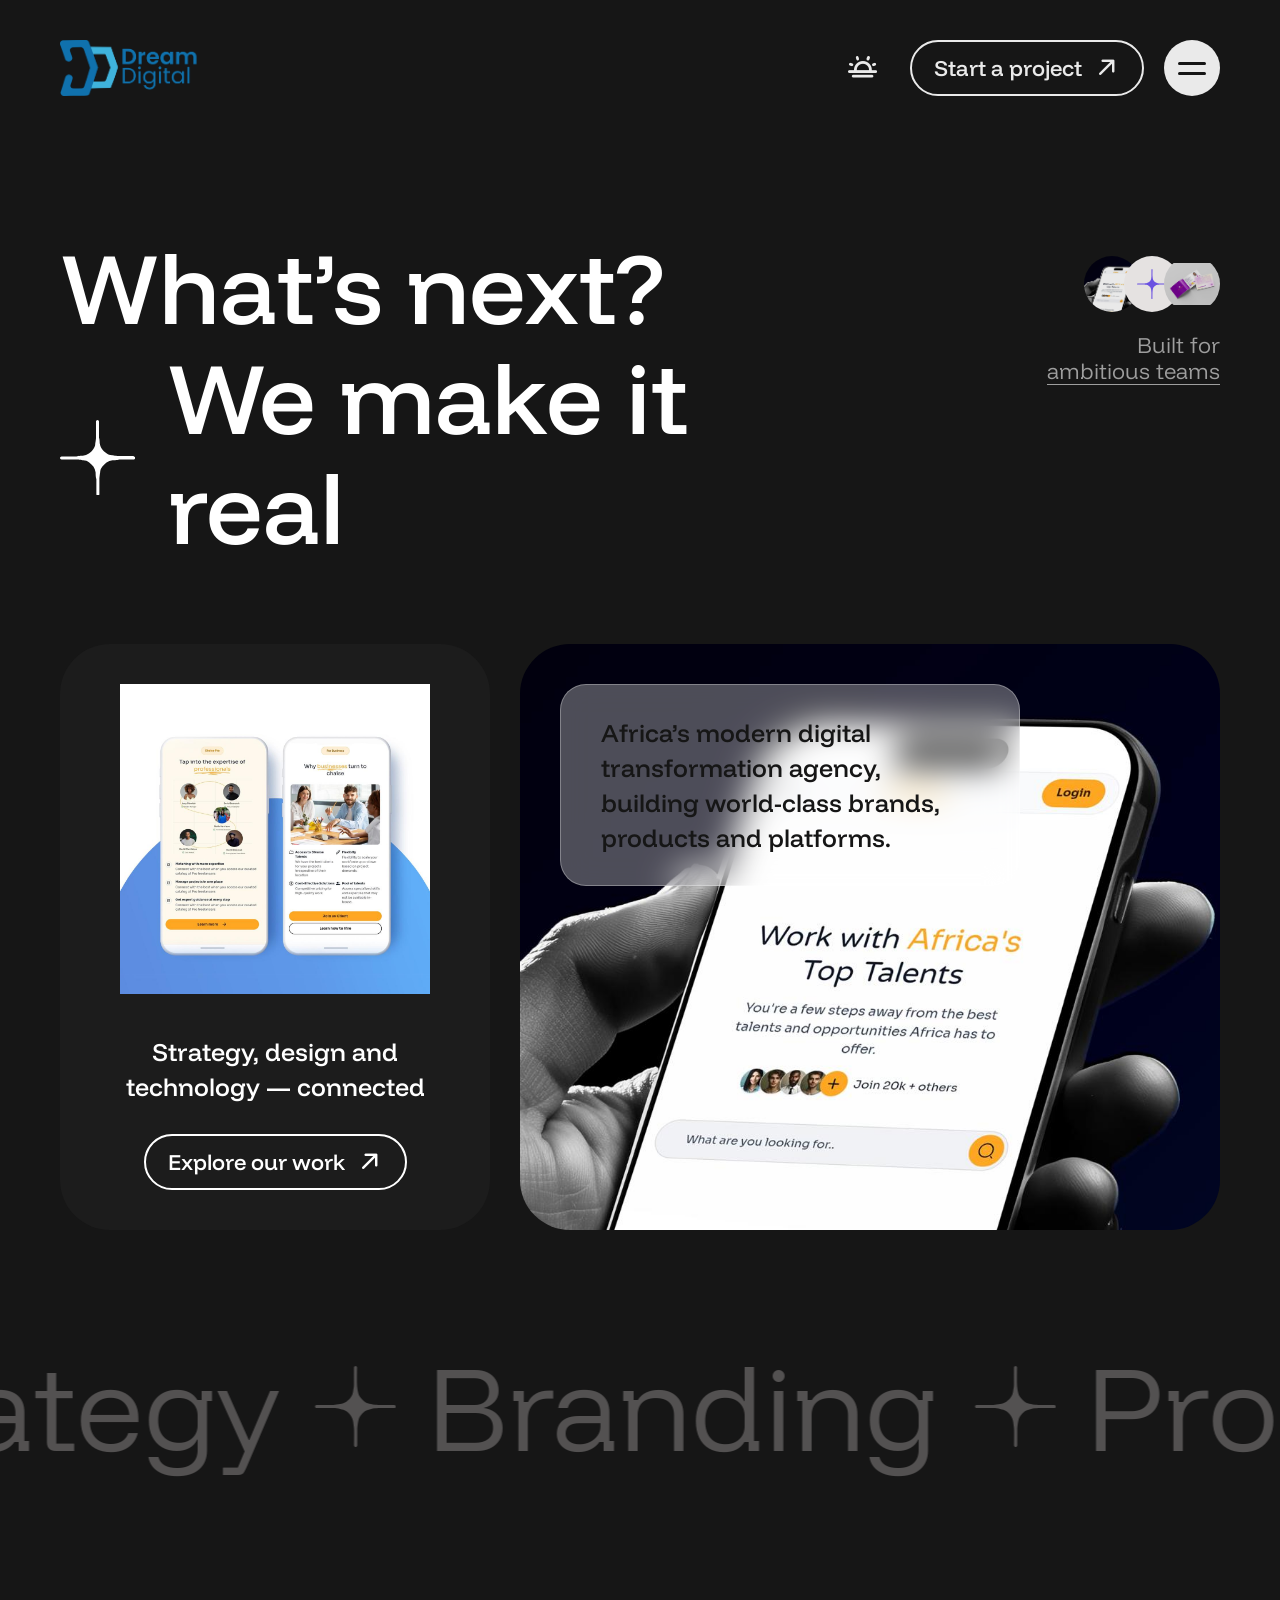
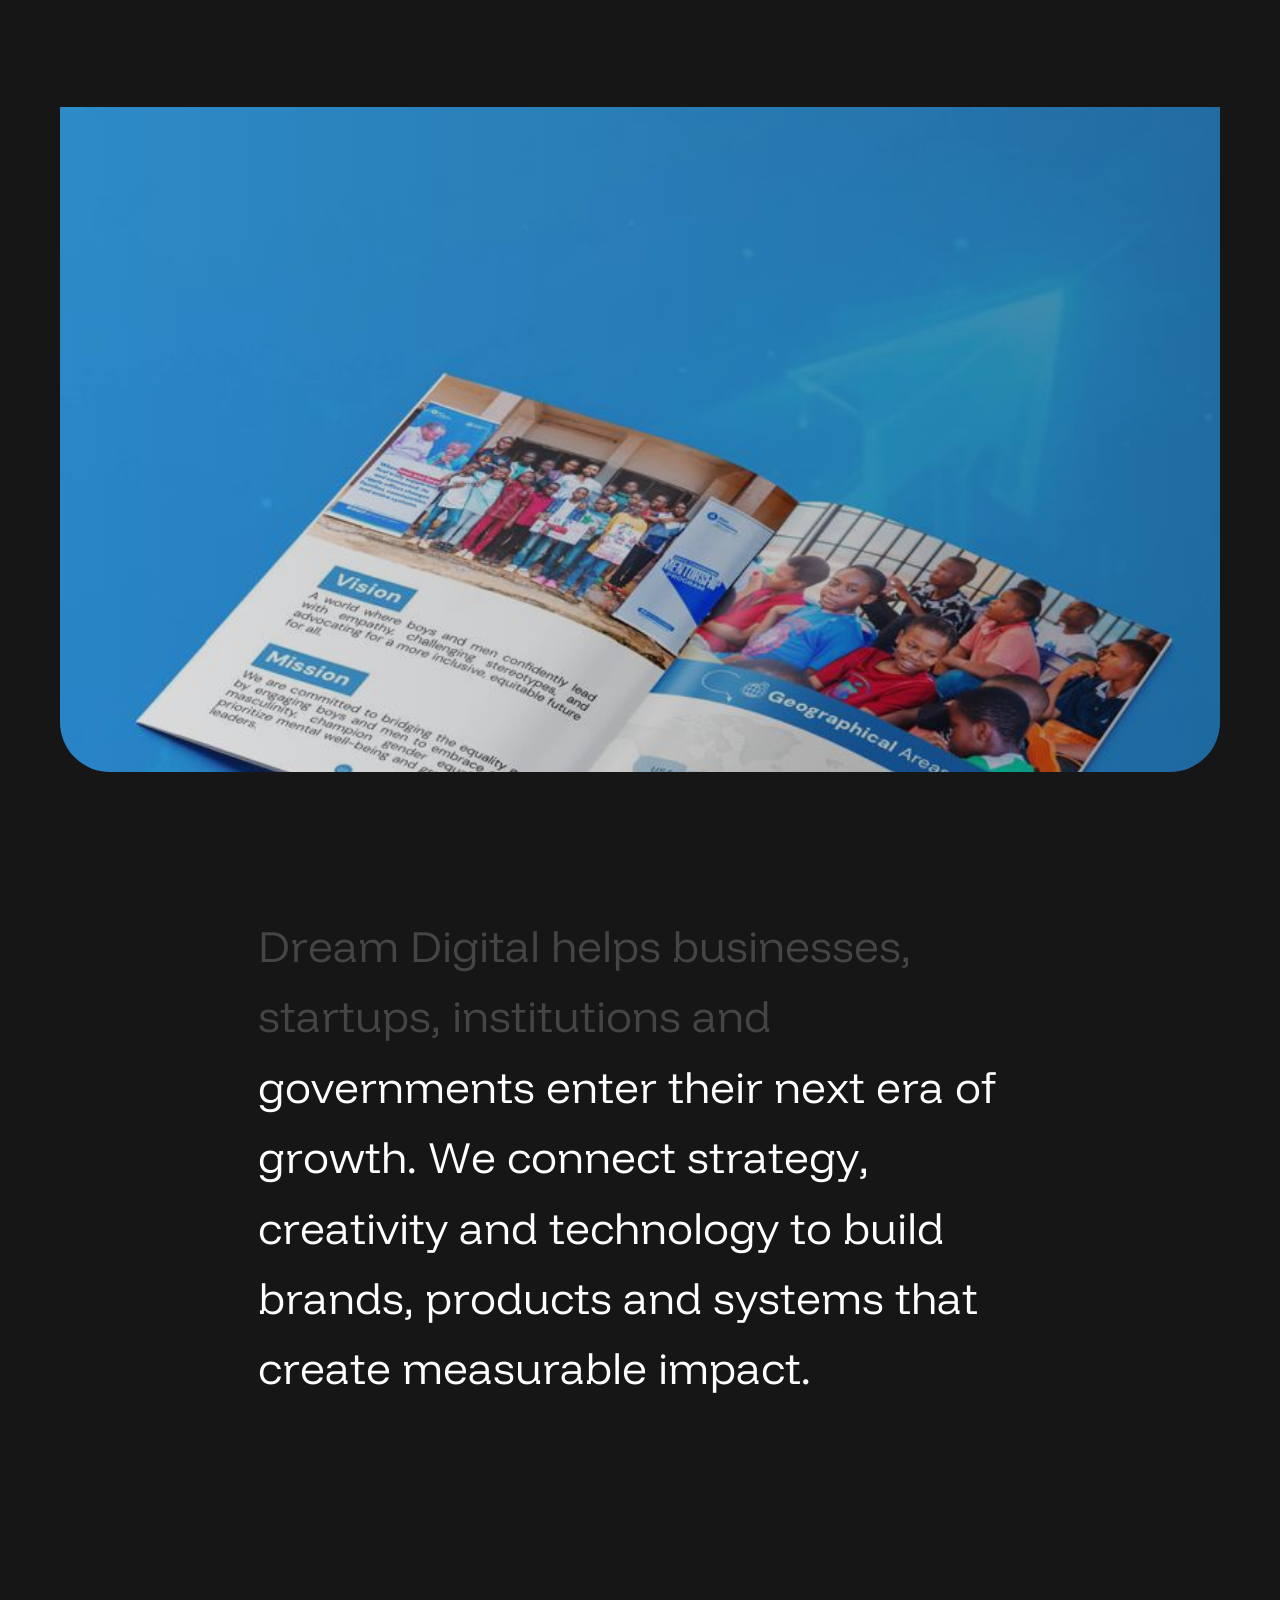
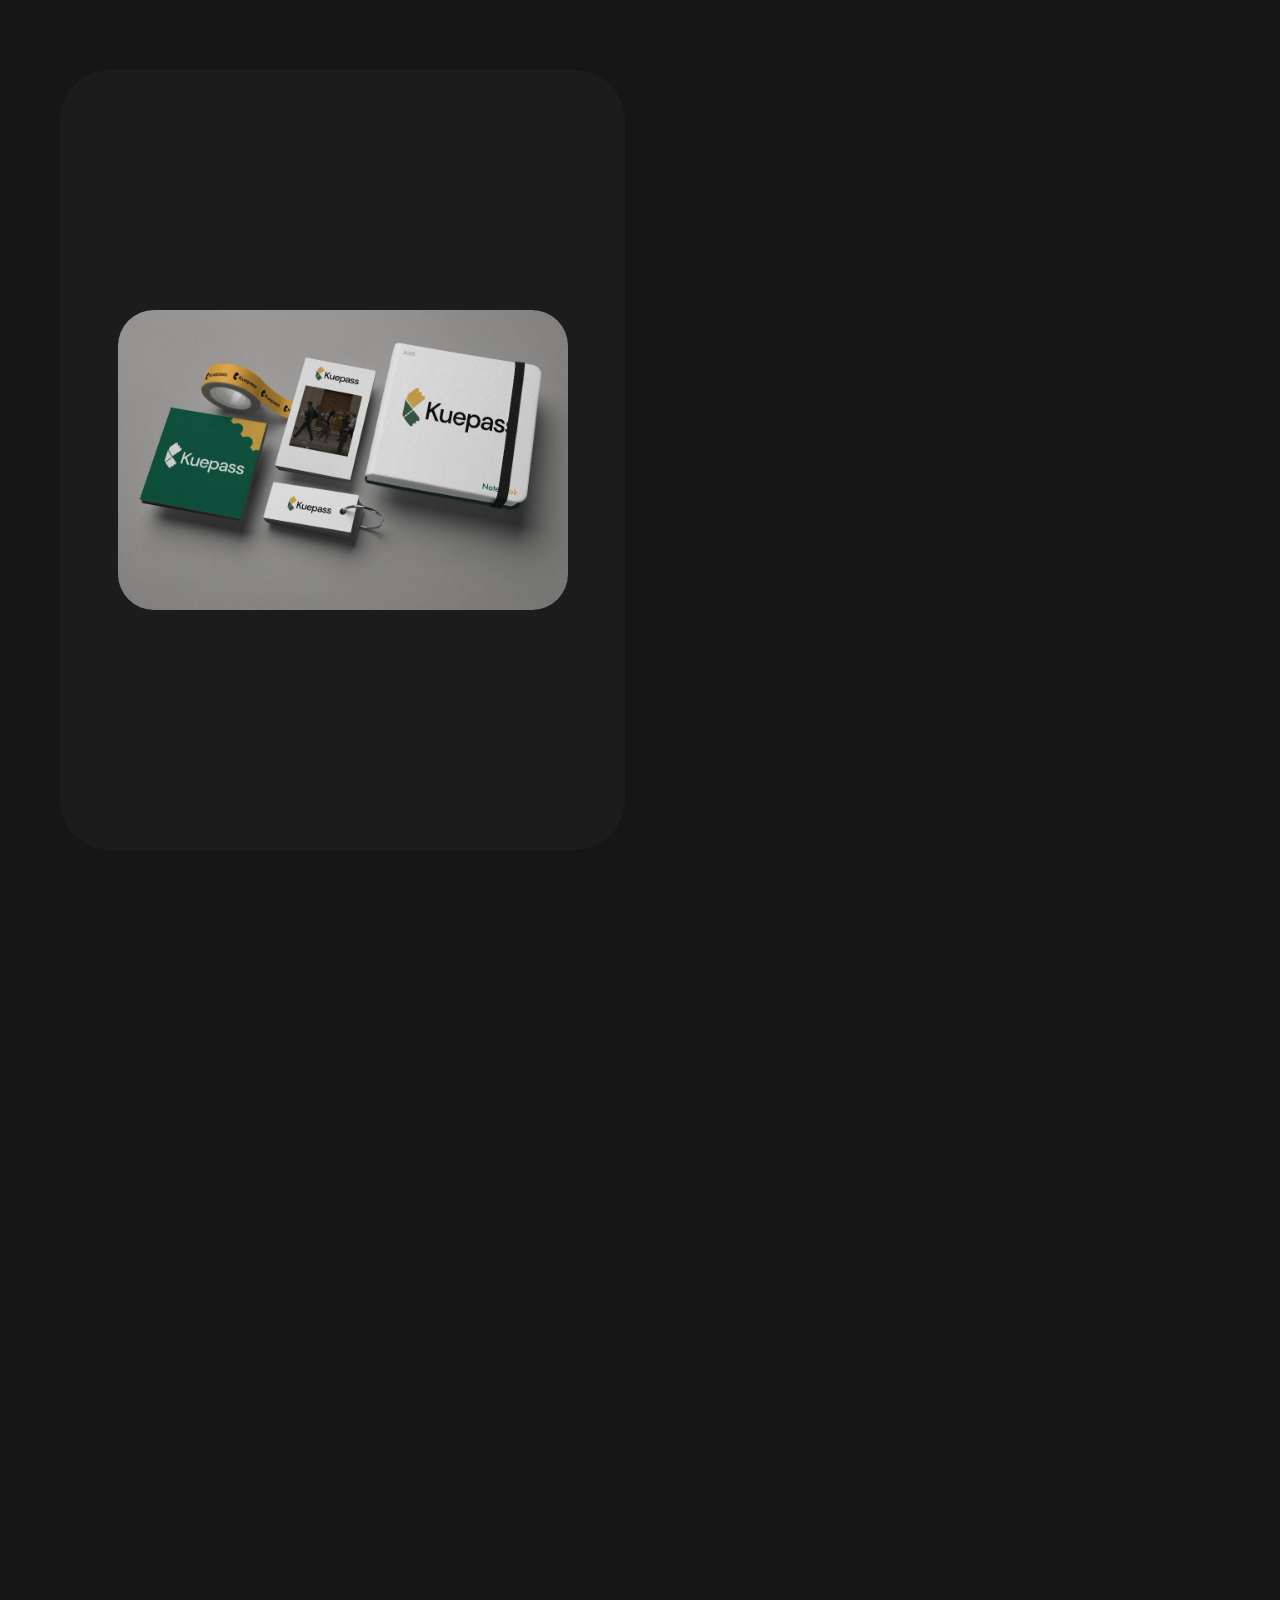
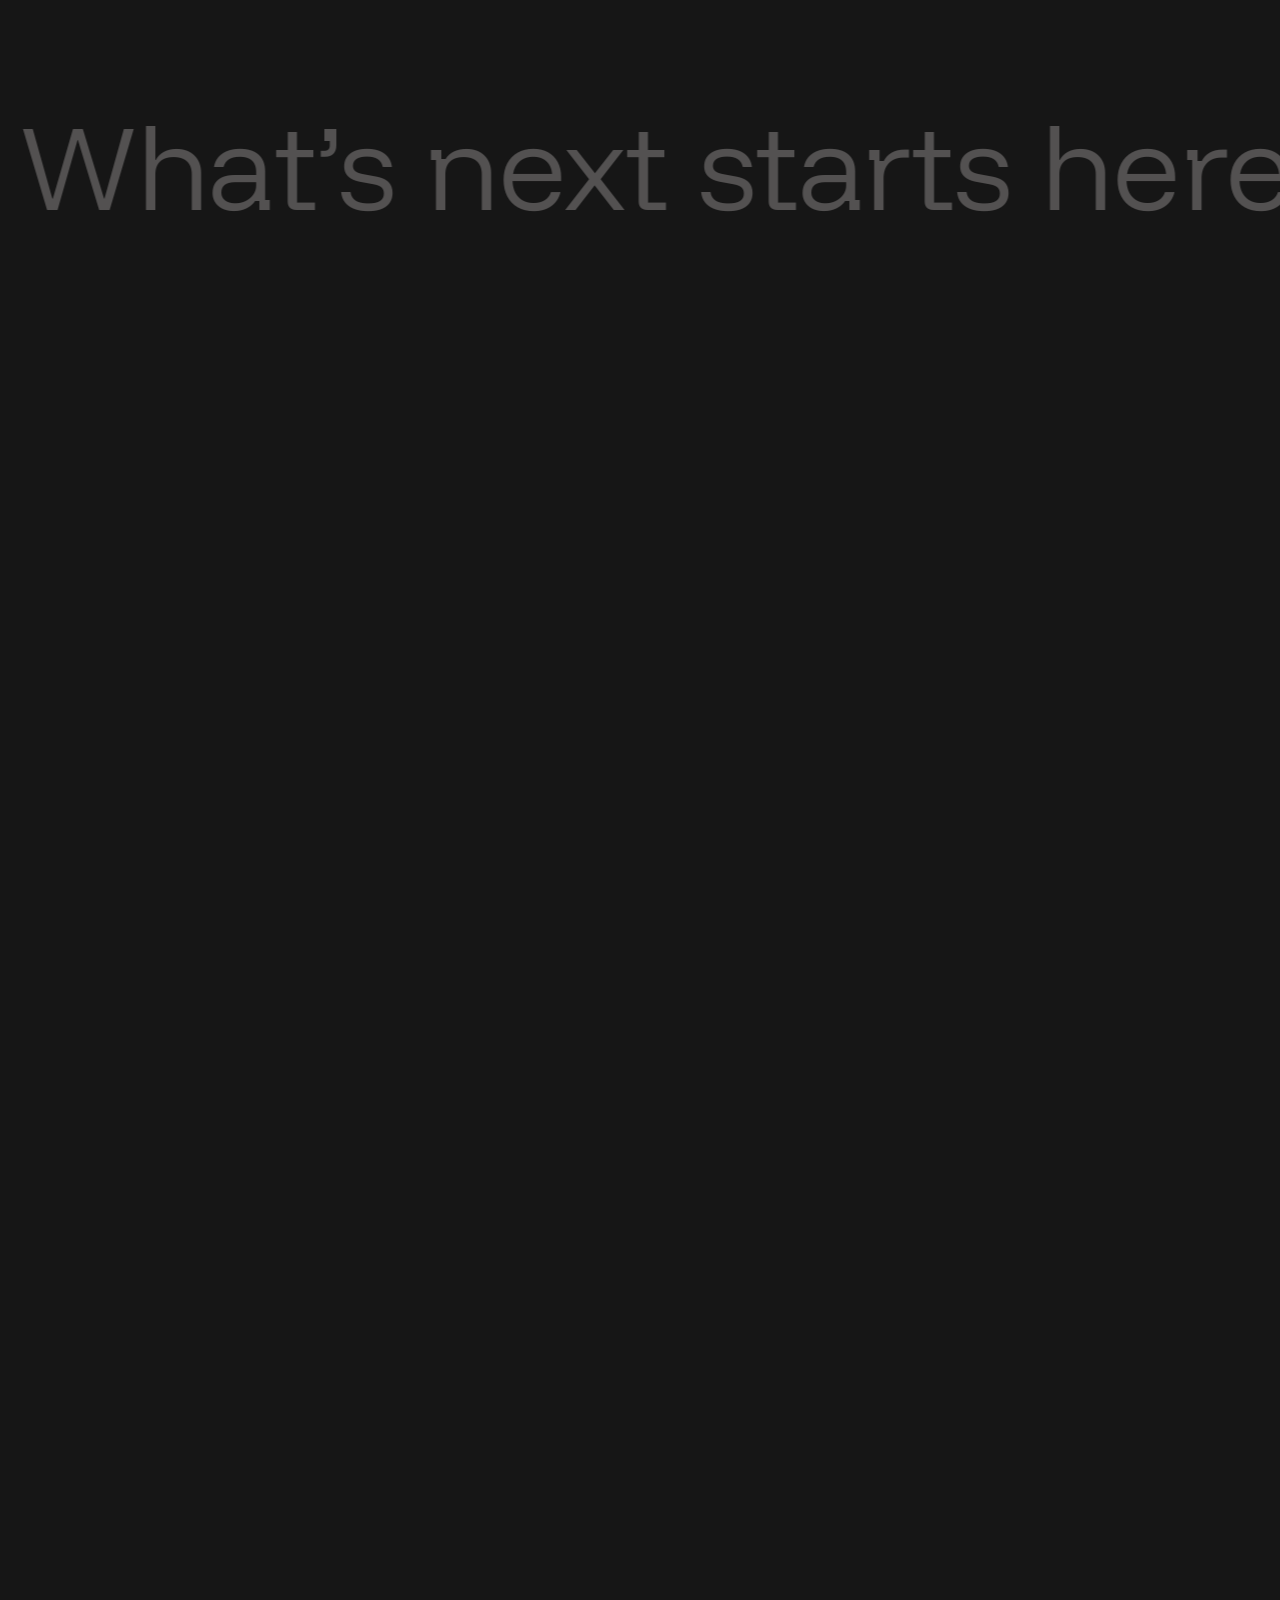
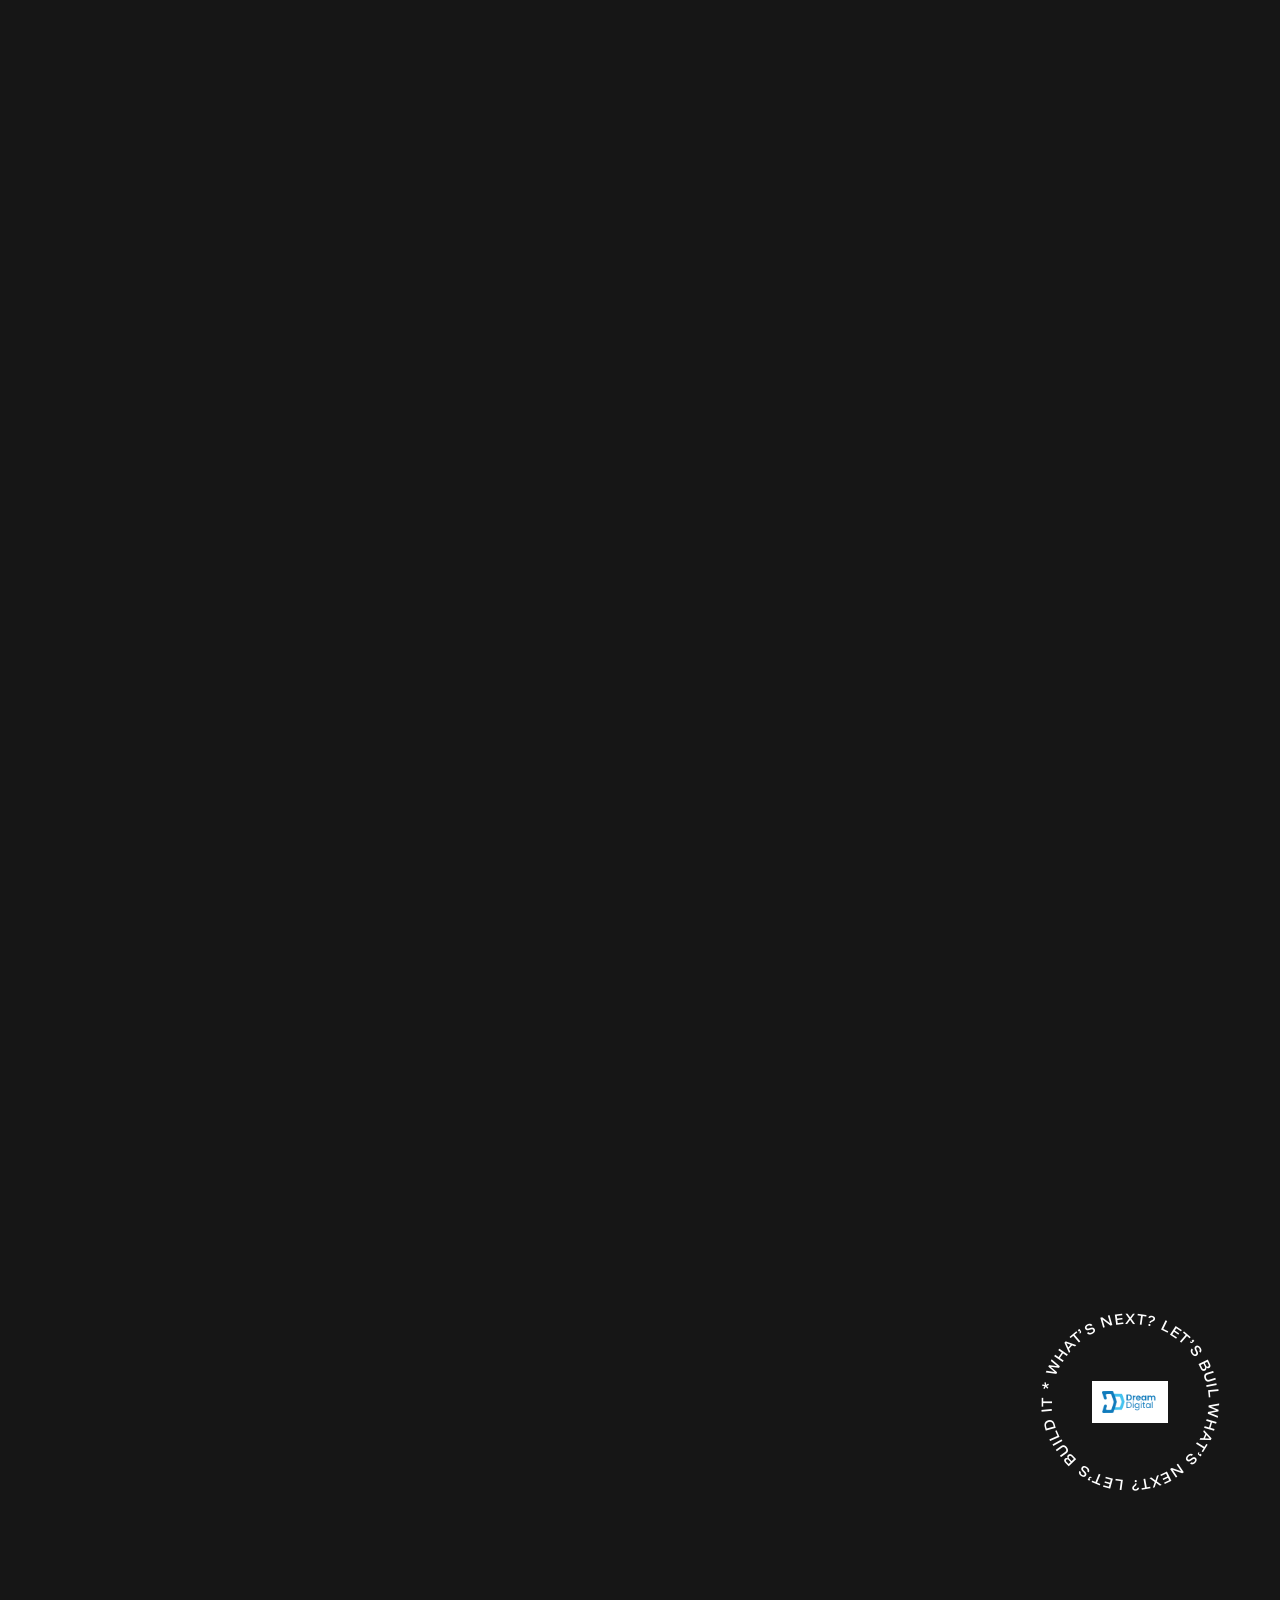
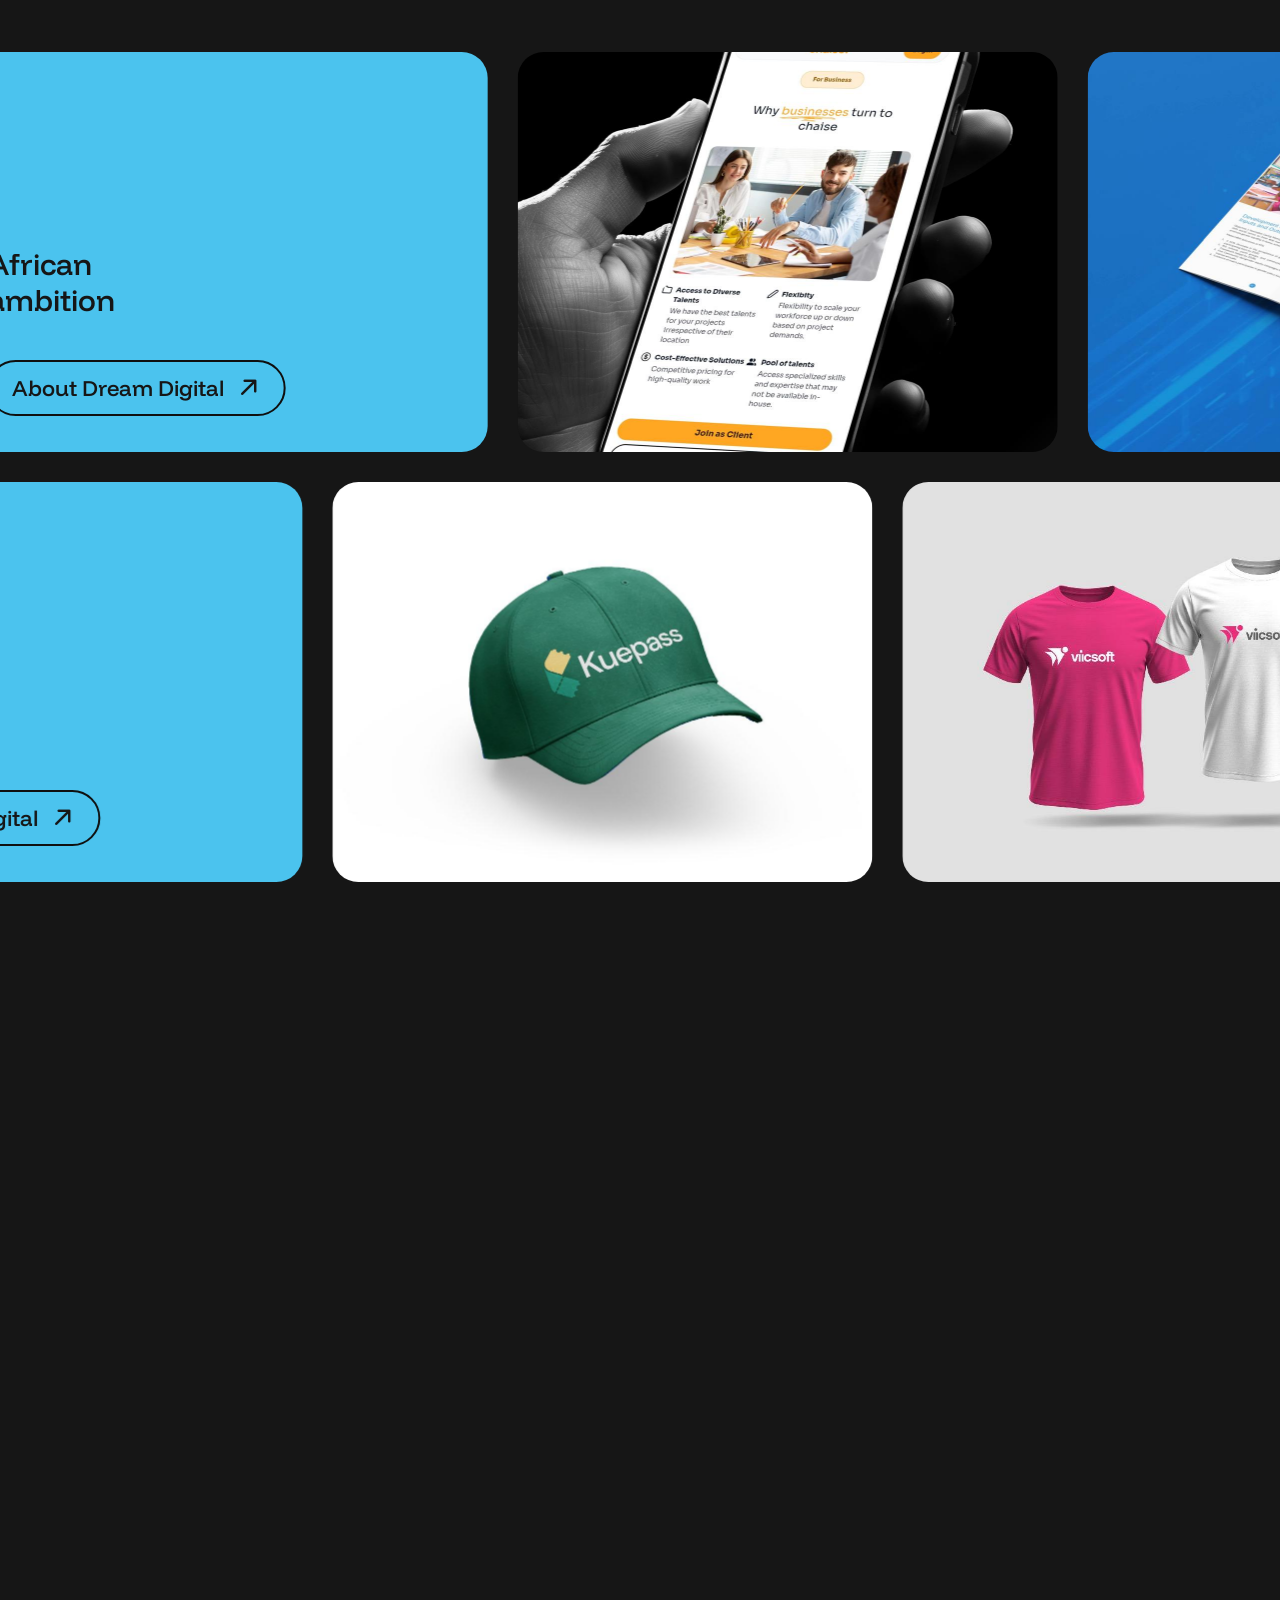
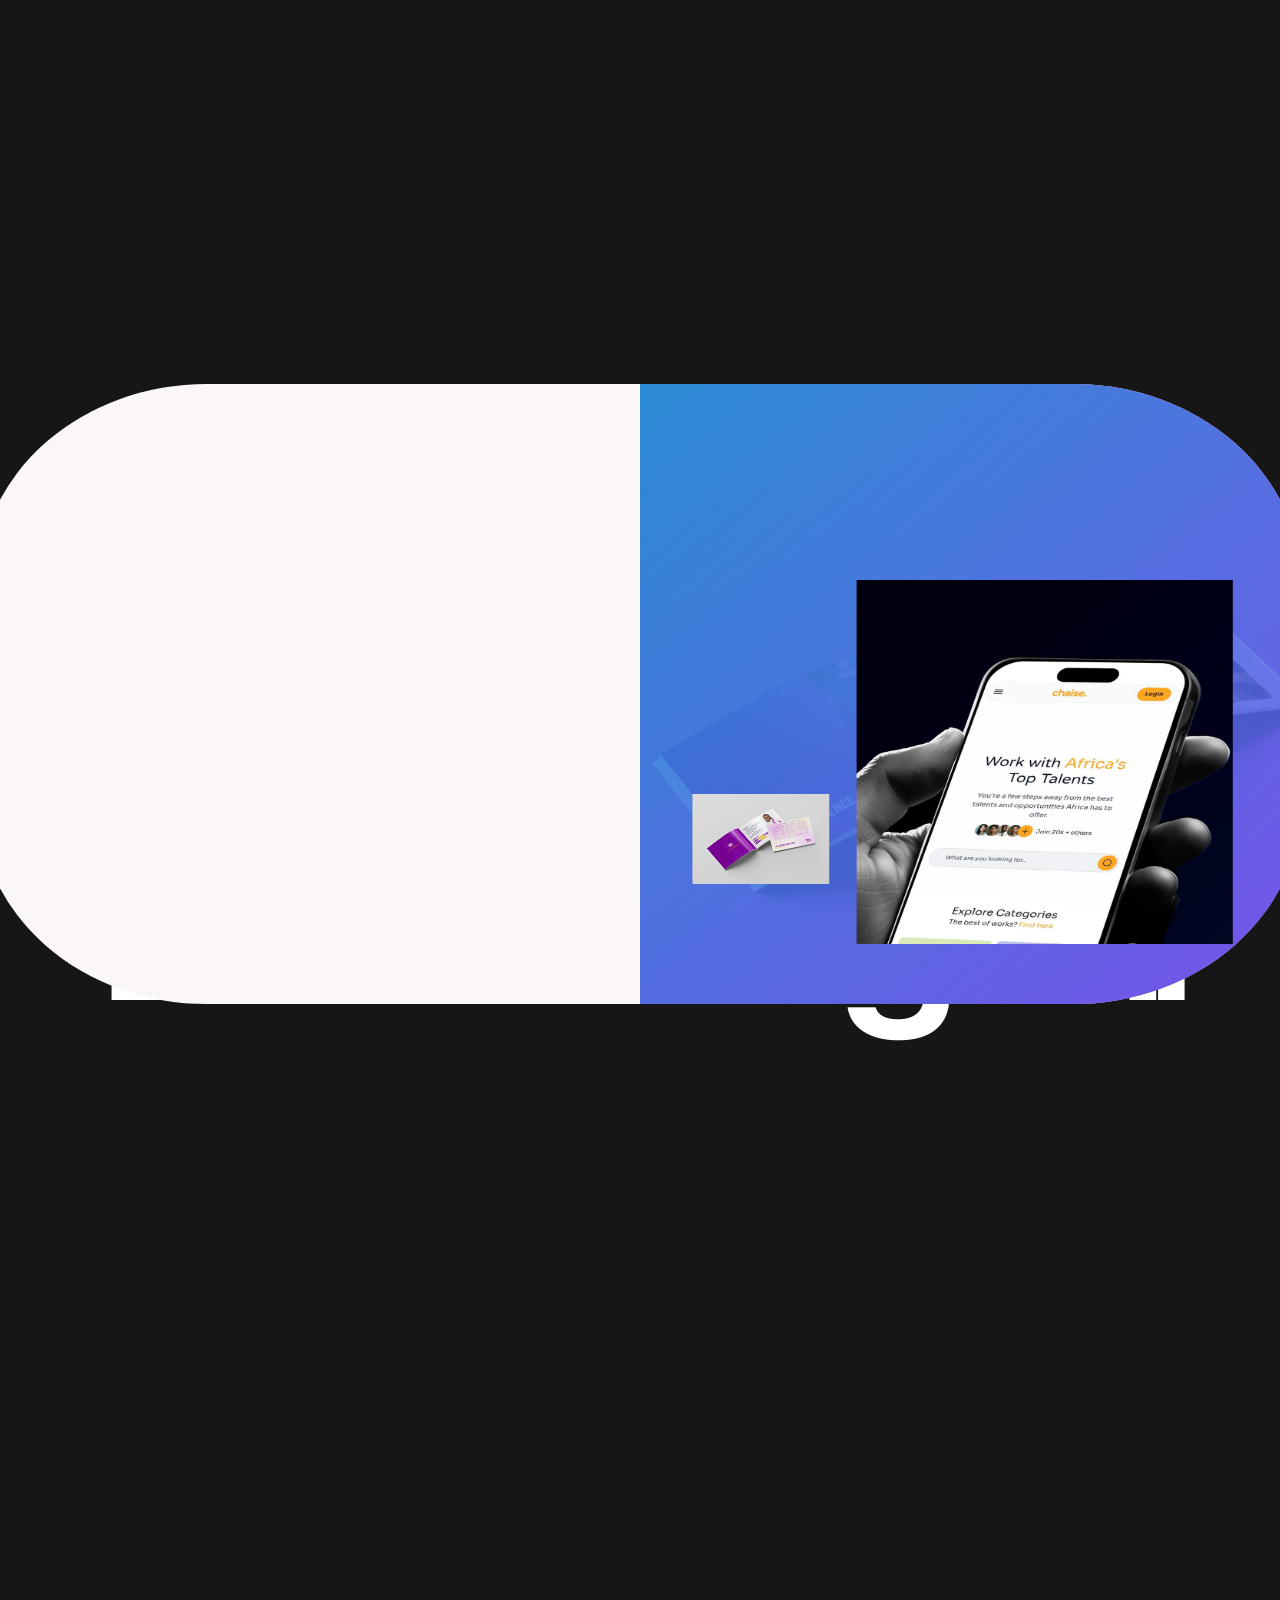
==== commit 47a6a355: "Restore focused site navigation and pricing" ====
--- a/index.html
+++ b/index.html
@@ -92,6 +92,14 @@
               <p class="mxd-menu__caption menu-fade-in">✦ Strategy, design and technology<br>for the next era of growth</p>
               <div class="main-menu">
                 <nav class="main-menu__content">
+                  <ul class="main-menu__simple" aria-label="Primary navigation">
+                    <li><a class="main-menu__link btn btn-anim" href="index.html"><span class="btn-caption">Home</span></a></li>
+                    <li><a class="main-menu__link btn btn-anim" href="about.html"><span class="btn-caption">About Us</span></a></li>
+                    <li><a class="main-menu__link btn btn-anim" href="services.html"><span class="btn-caption">Services</span></a></li>
+                    <li><a class="main-menu__link btn btn-anim" href="insights.html"><span class="btn-caption">Insights</span></a></li>
+                    <li><a class="main-menu__link btn btn-anim" href="contact.html"><span class="btn-caption">Contact Us</span></a></li>
+                    <li><a class="main-menu__link btn btn-anim" href="pricing.html"><span class="btn-caption">Pricing</span></a></li>
+                  </ul>
                   <ul id="main-menu" class="main-menu__accordion">
                     <li class="main-menu__item">
                       <div class="main-menu__toggle">
--- a/css/dream-rayo.css
+++ b/css/dream-rayo.css
@@ -131,3 +131,35 @@
     font-size: clamp(4.5rem, 17vw, 8rem);
   }
 }
+.main-menu__simple {
+  display: grid;
+  gap: .2rem;
+  margin: 0;
+  padding: 0;
+  list-style: none;
+}
+
+.main-menu__simple .main-menu__link {
+  display: inline-flex;
+}
+
+.main-menu__content > .main-menu__accordion {
+  display: none;
+}
+
+.mxd-menu__contain {
+  overflow-y: auto;
+}
+
+@media (max-height: 600px) {
+  .mxd-menu__caption {
+    margin-bottom: 1.2rem;
+  }
+
+  .main-menu__simple .main-menu__link,
+  .main-menu__simple .main-menu__link .btn-caption {
+    height: 3rem;
+    line-height: 3rem;
+    font-size: 2.8rem;
+  }
+}
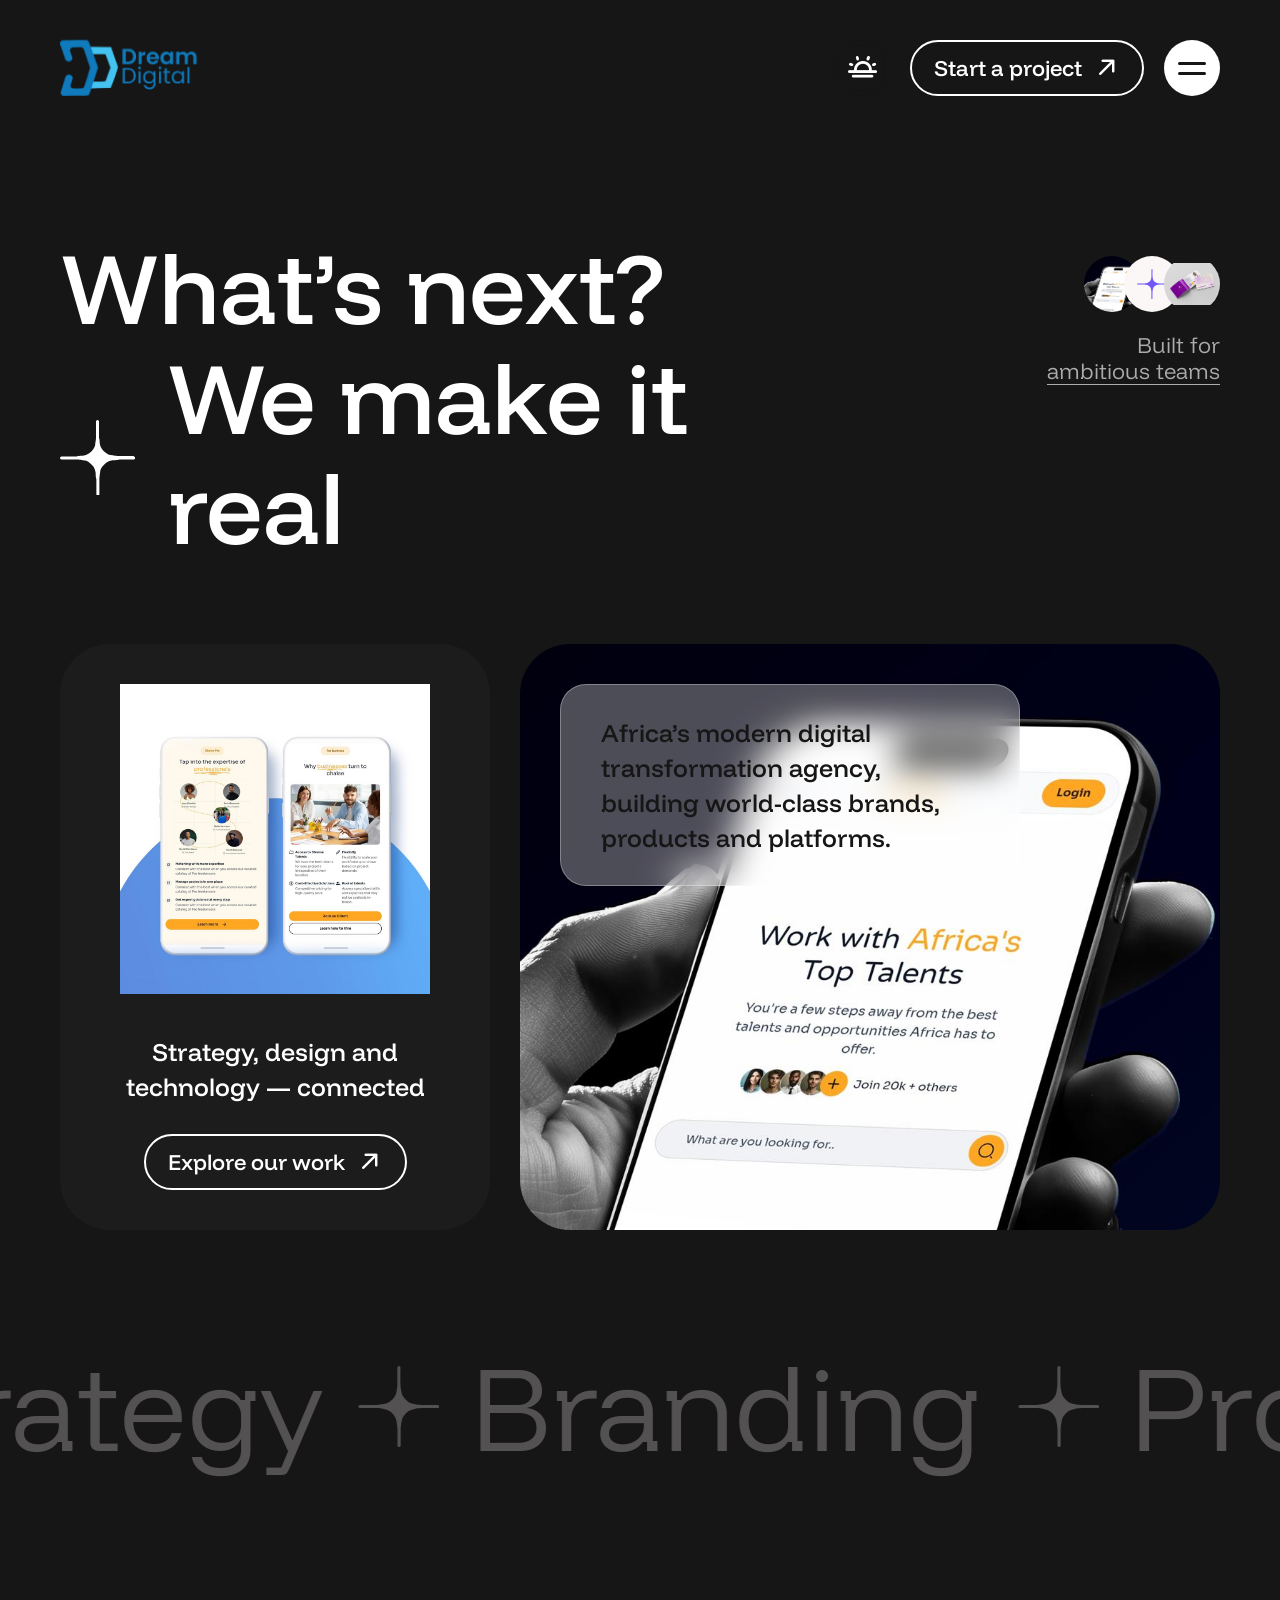
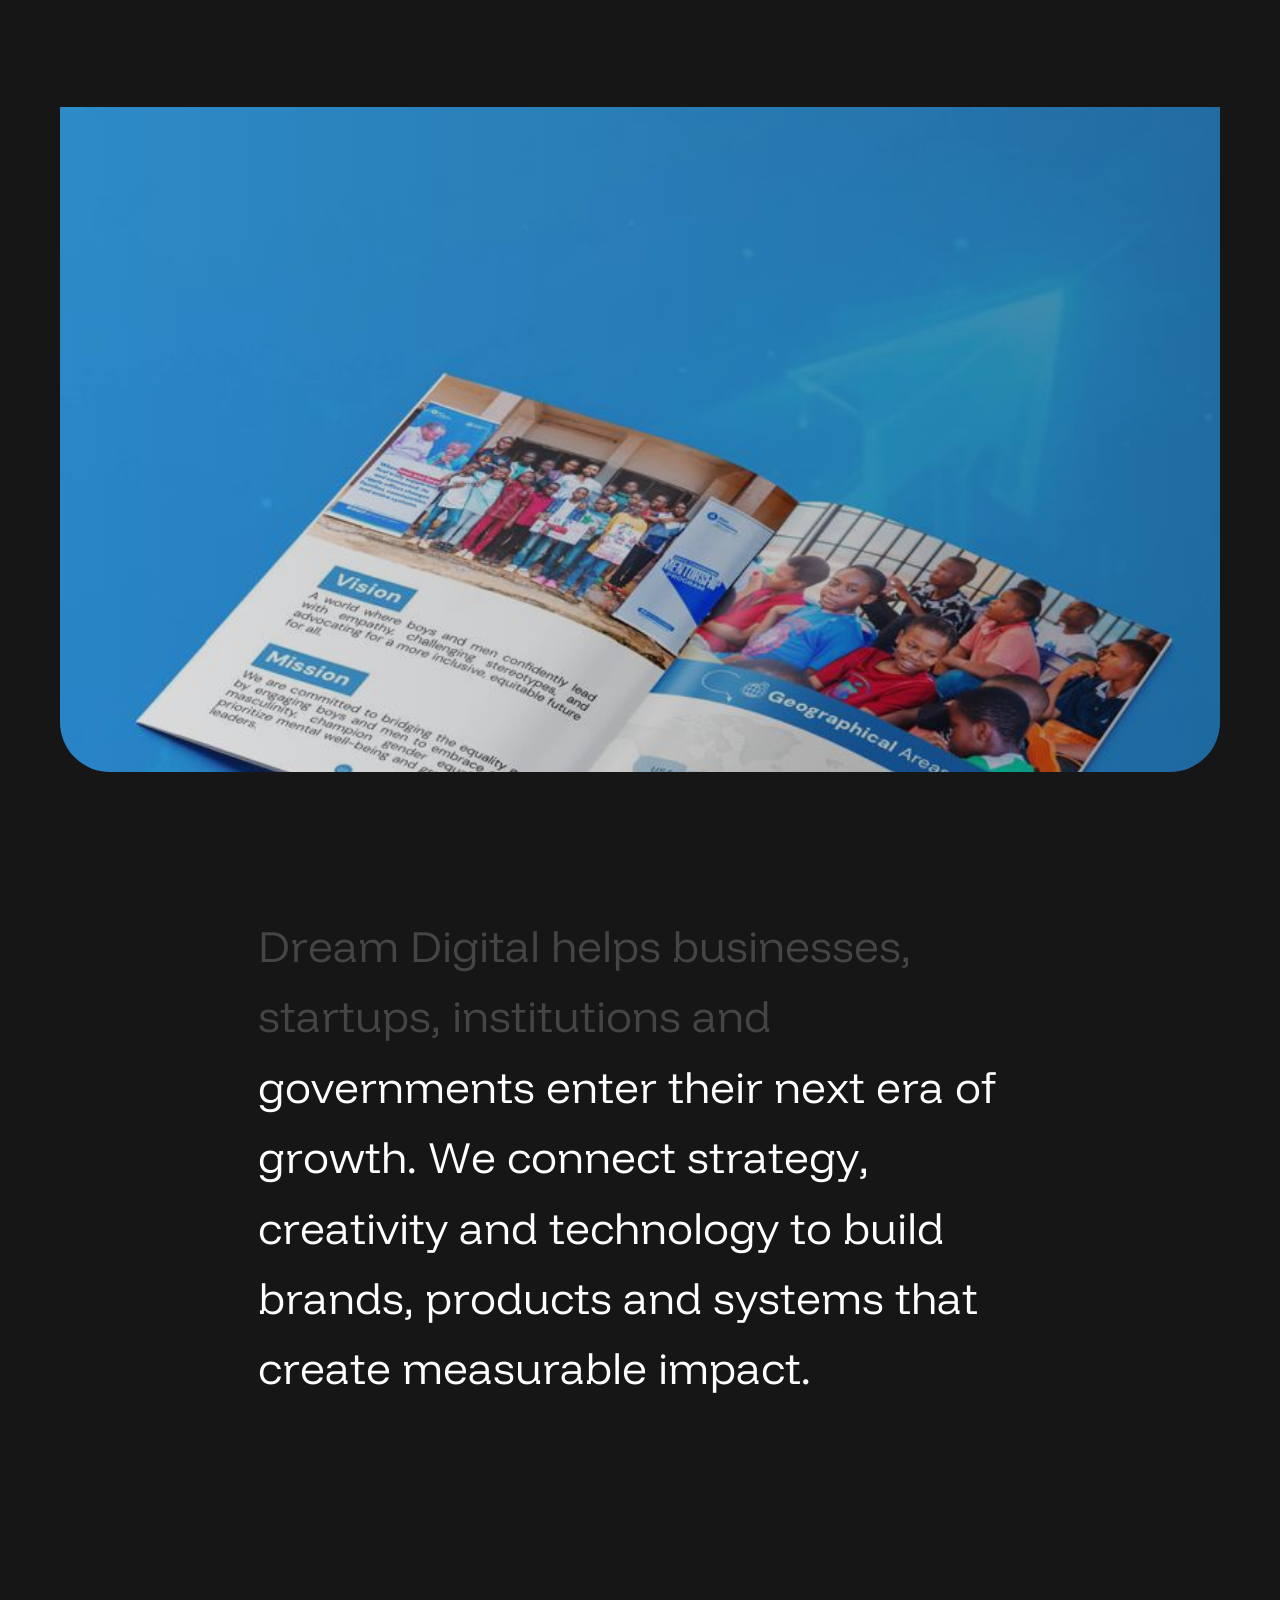
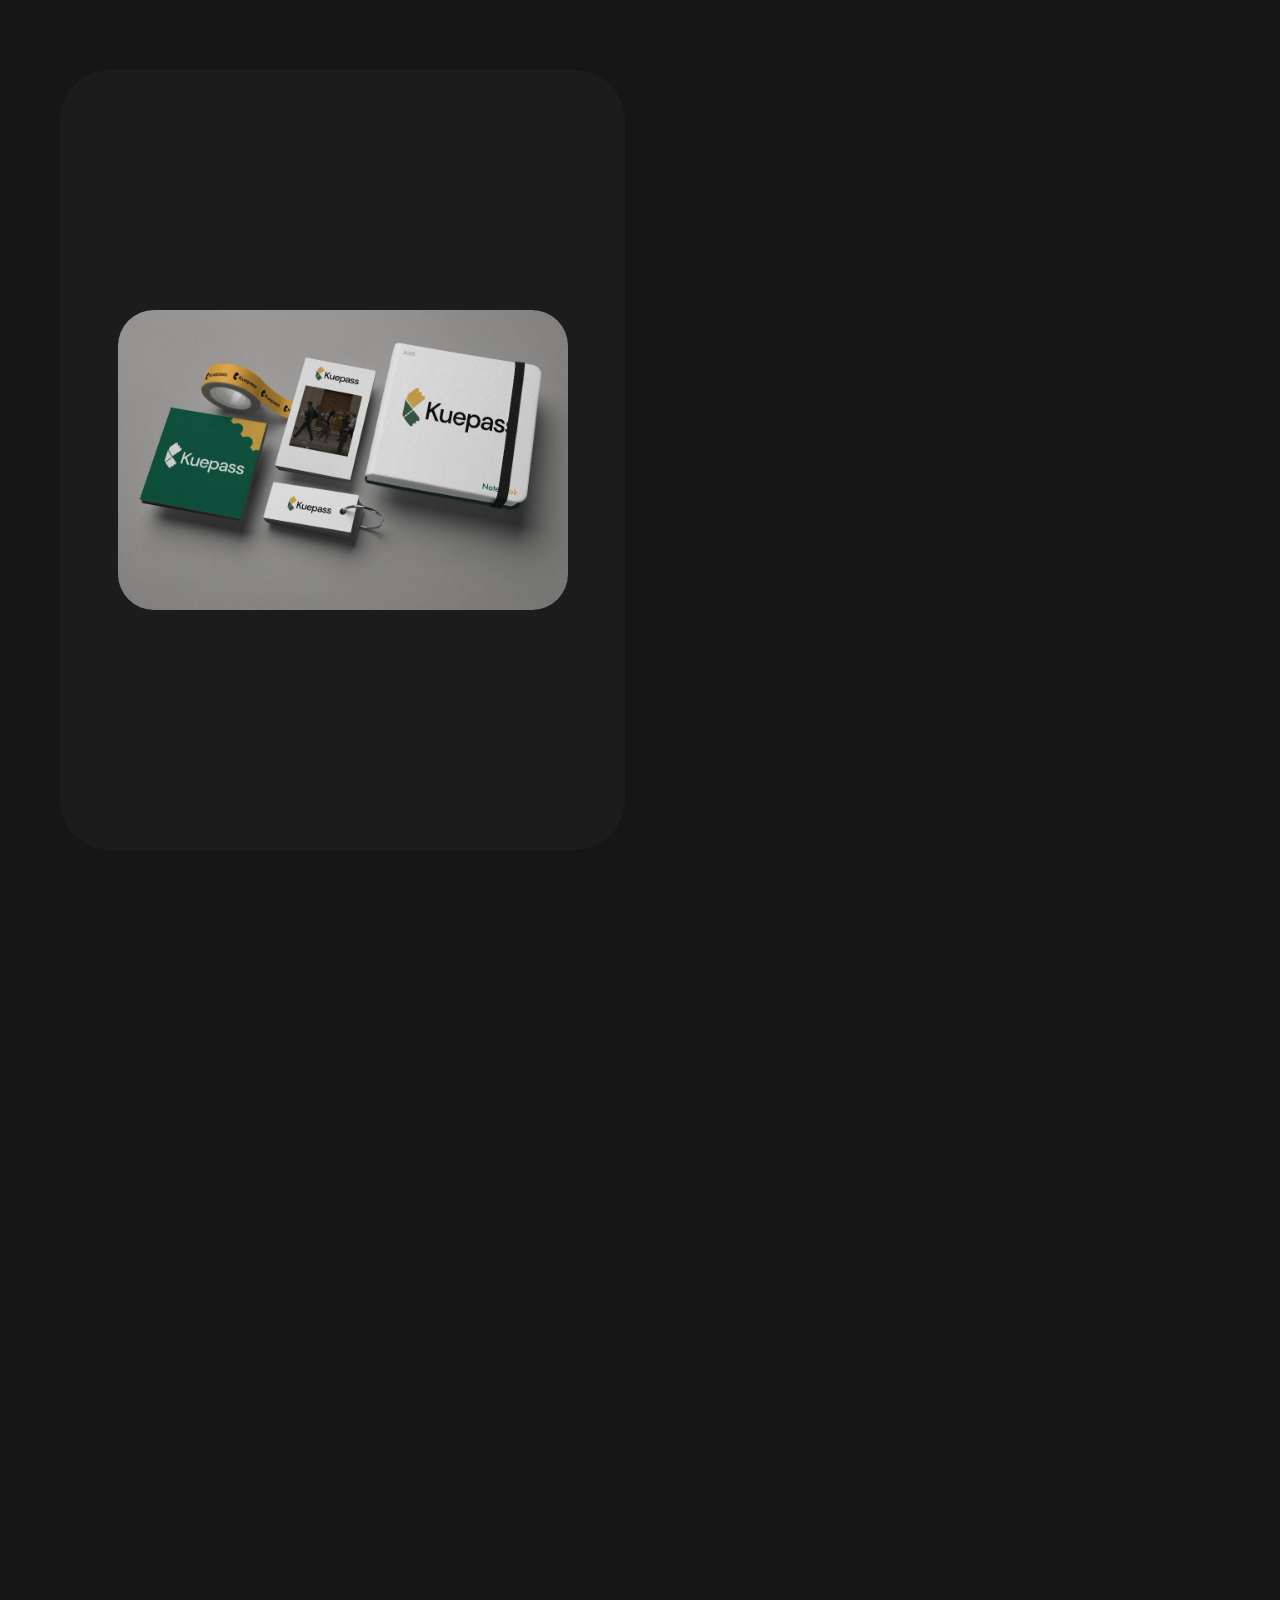
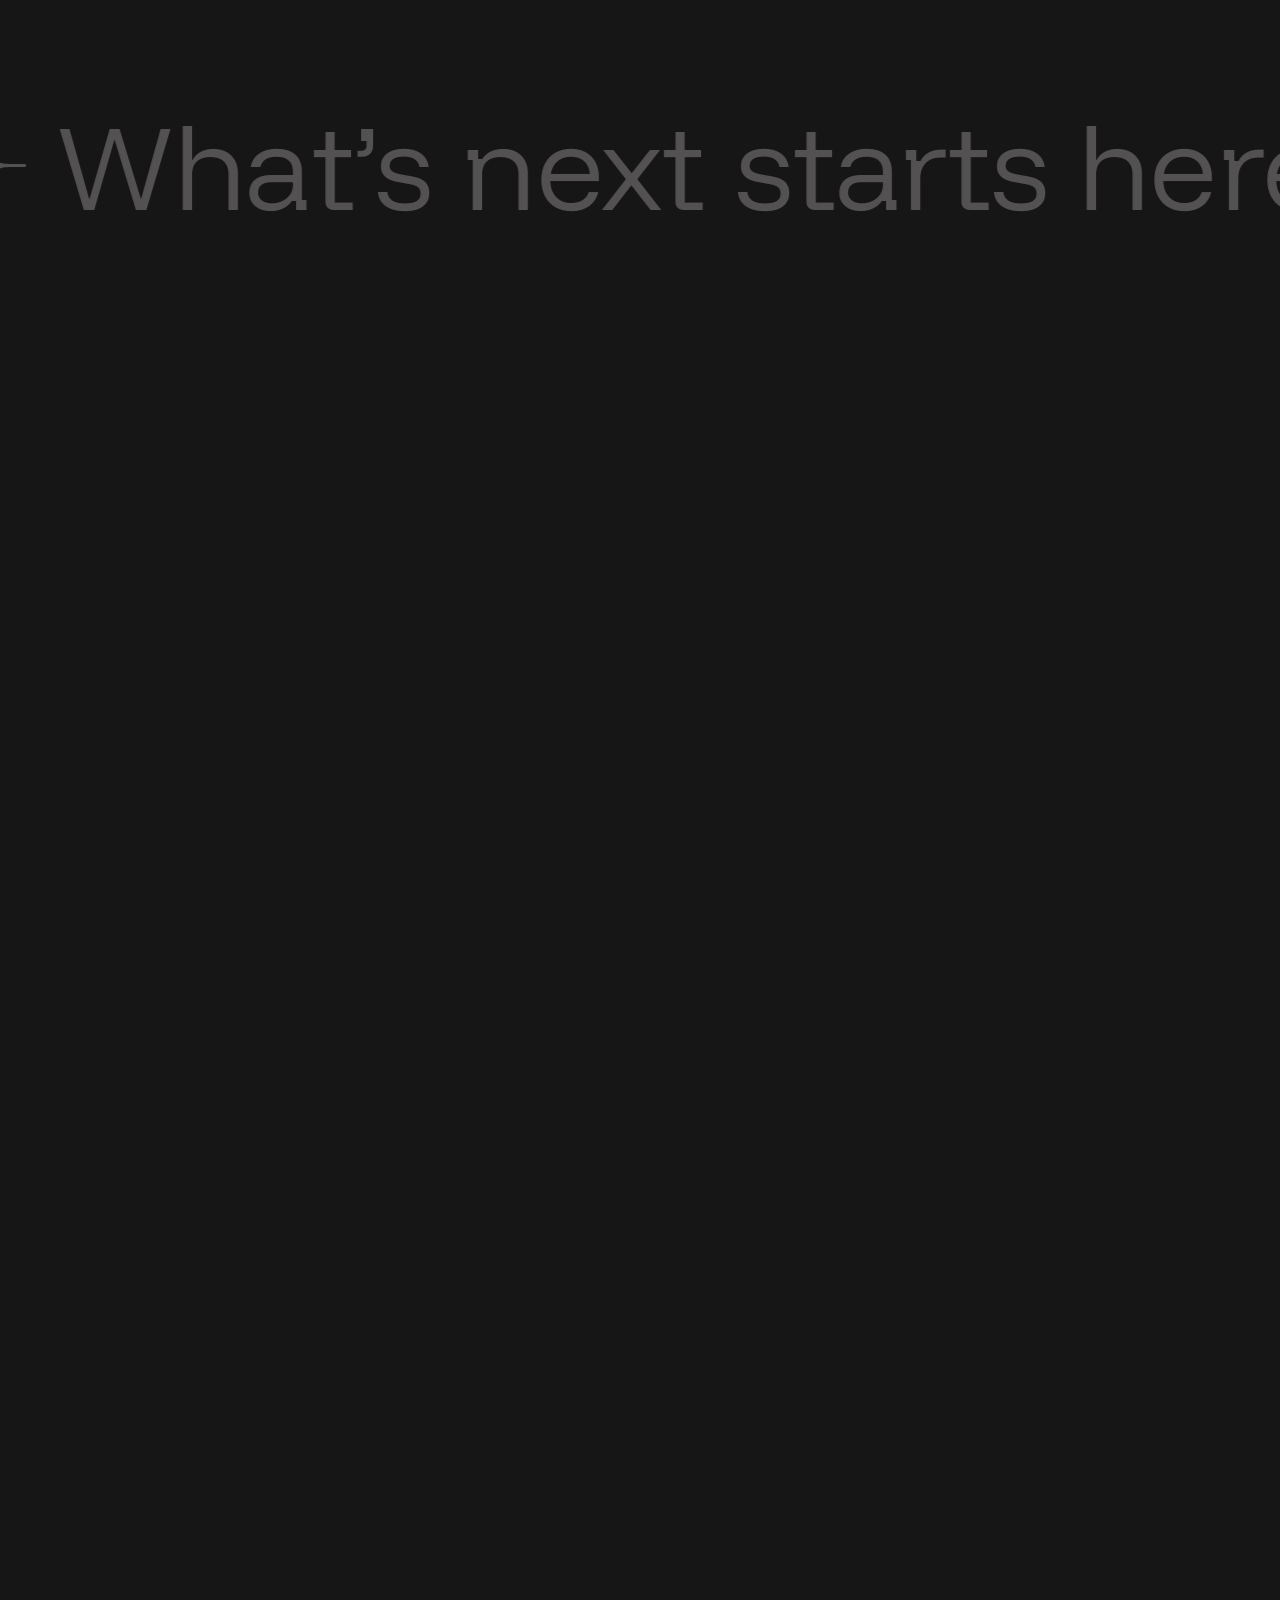
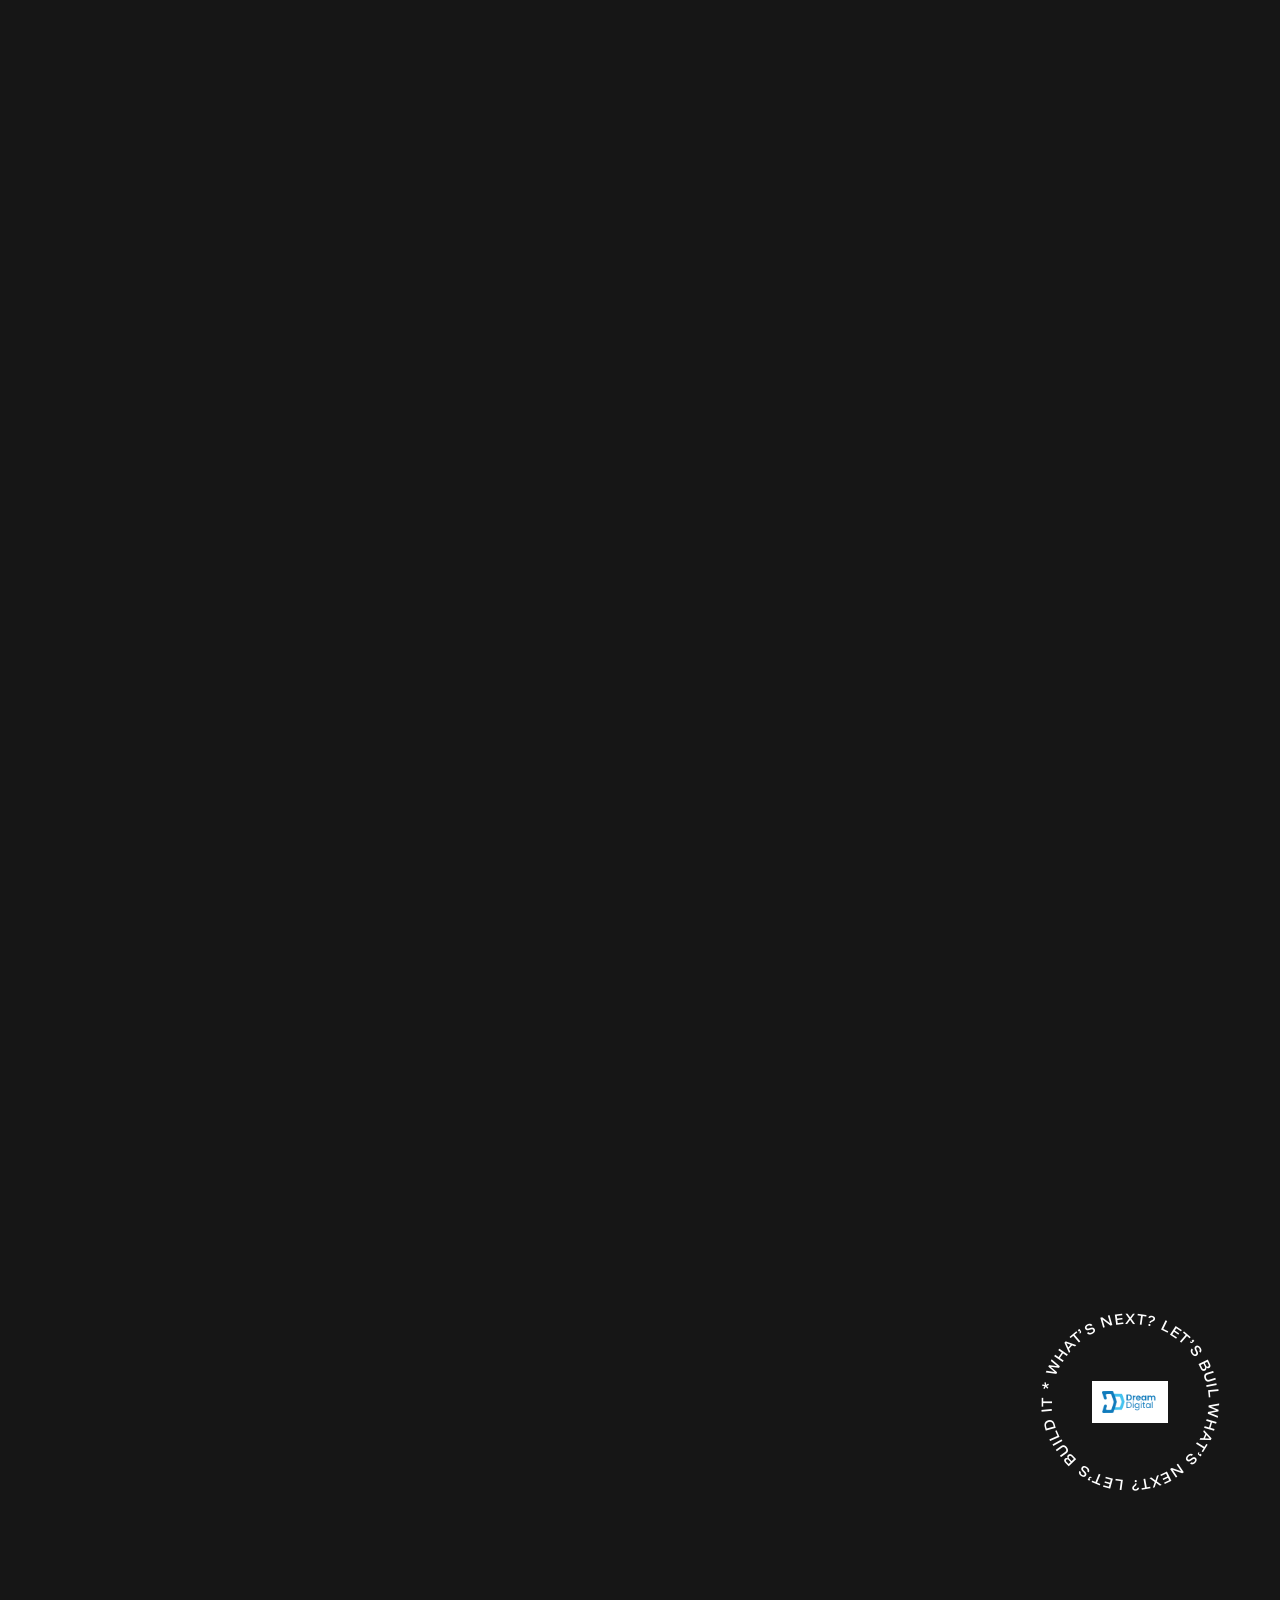
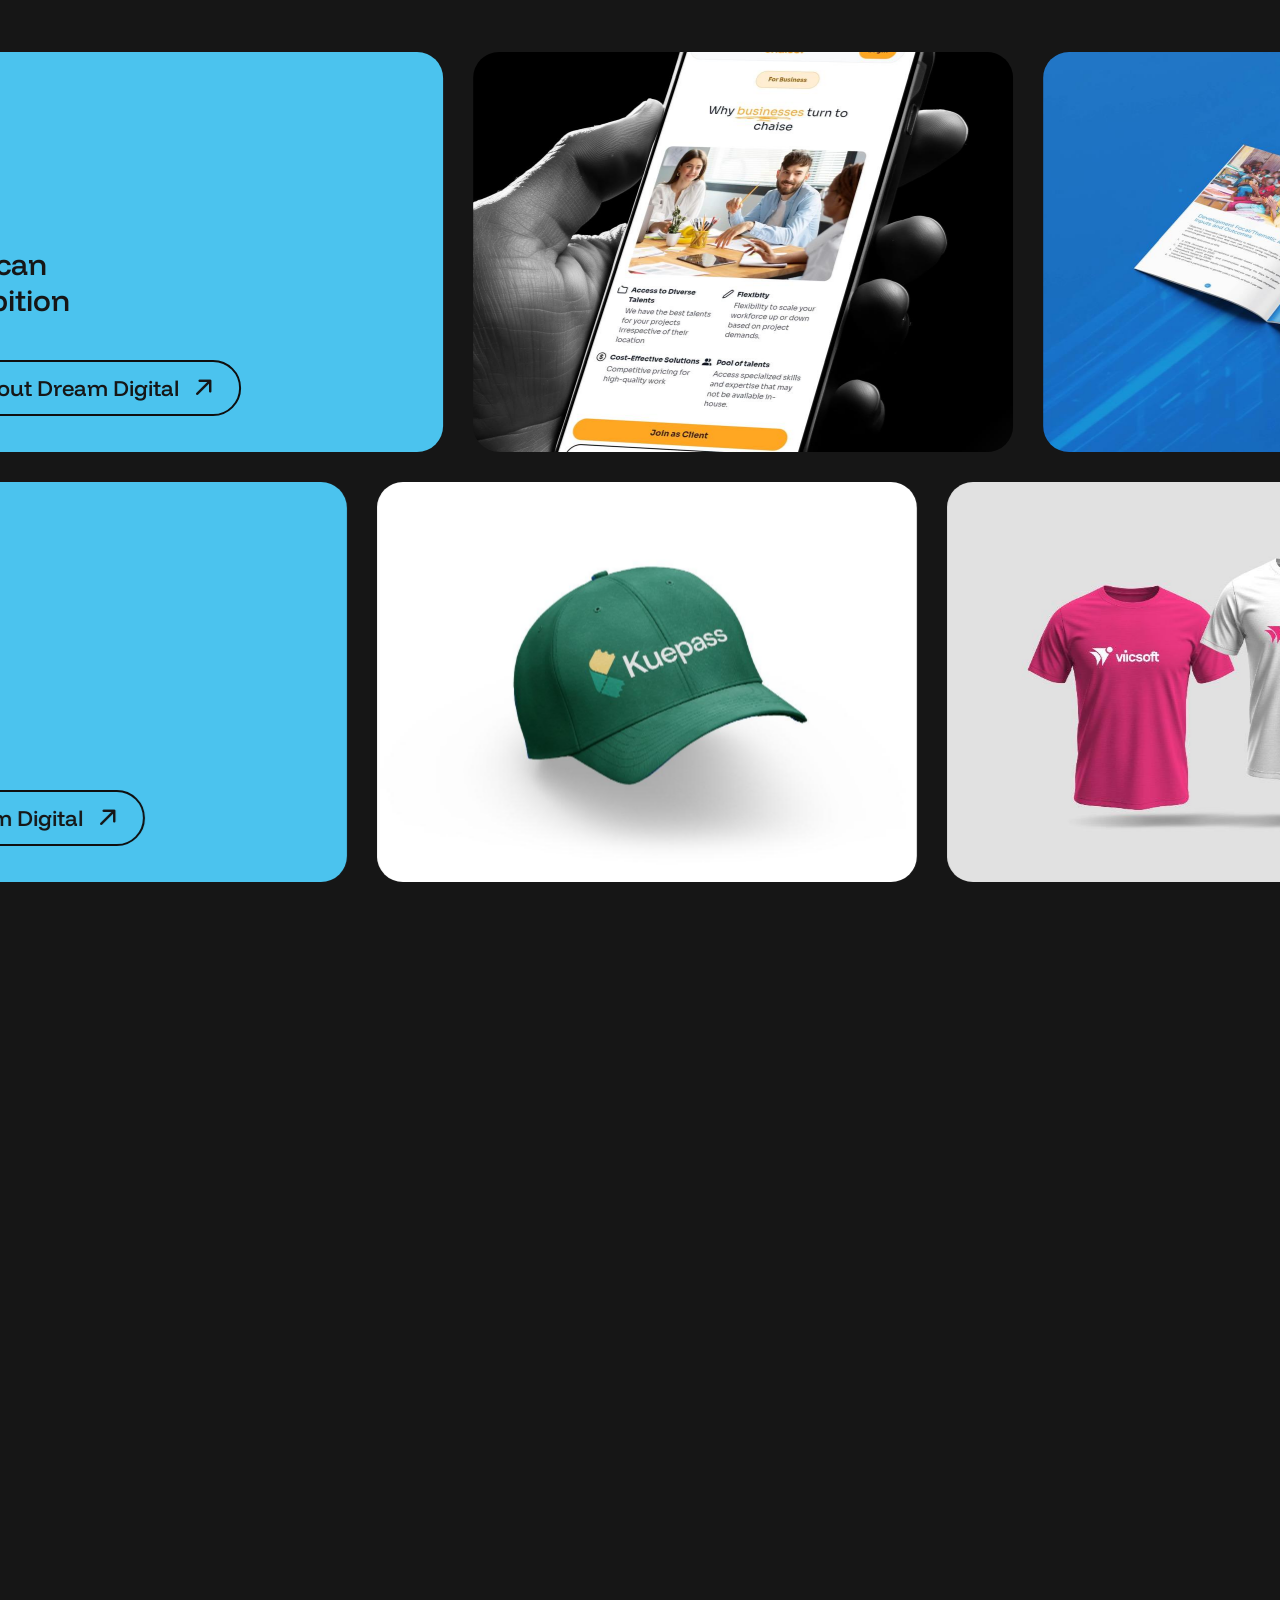
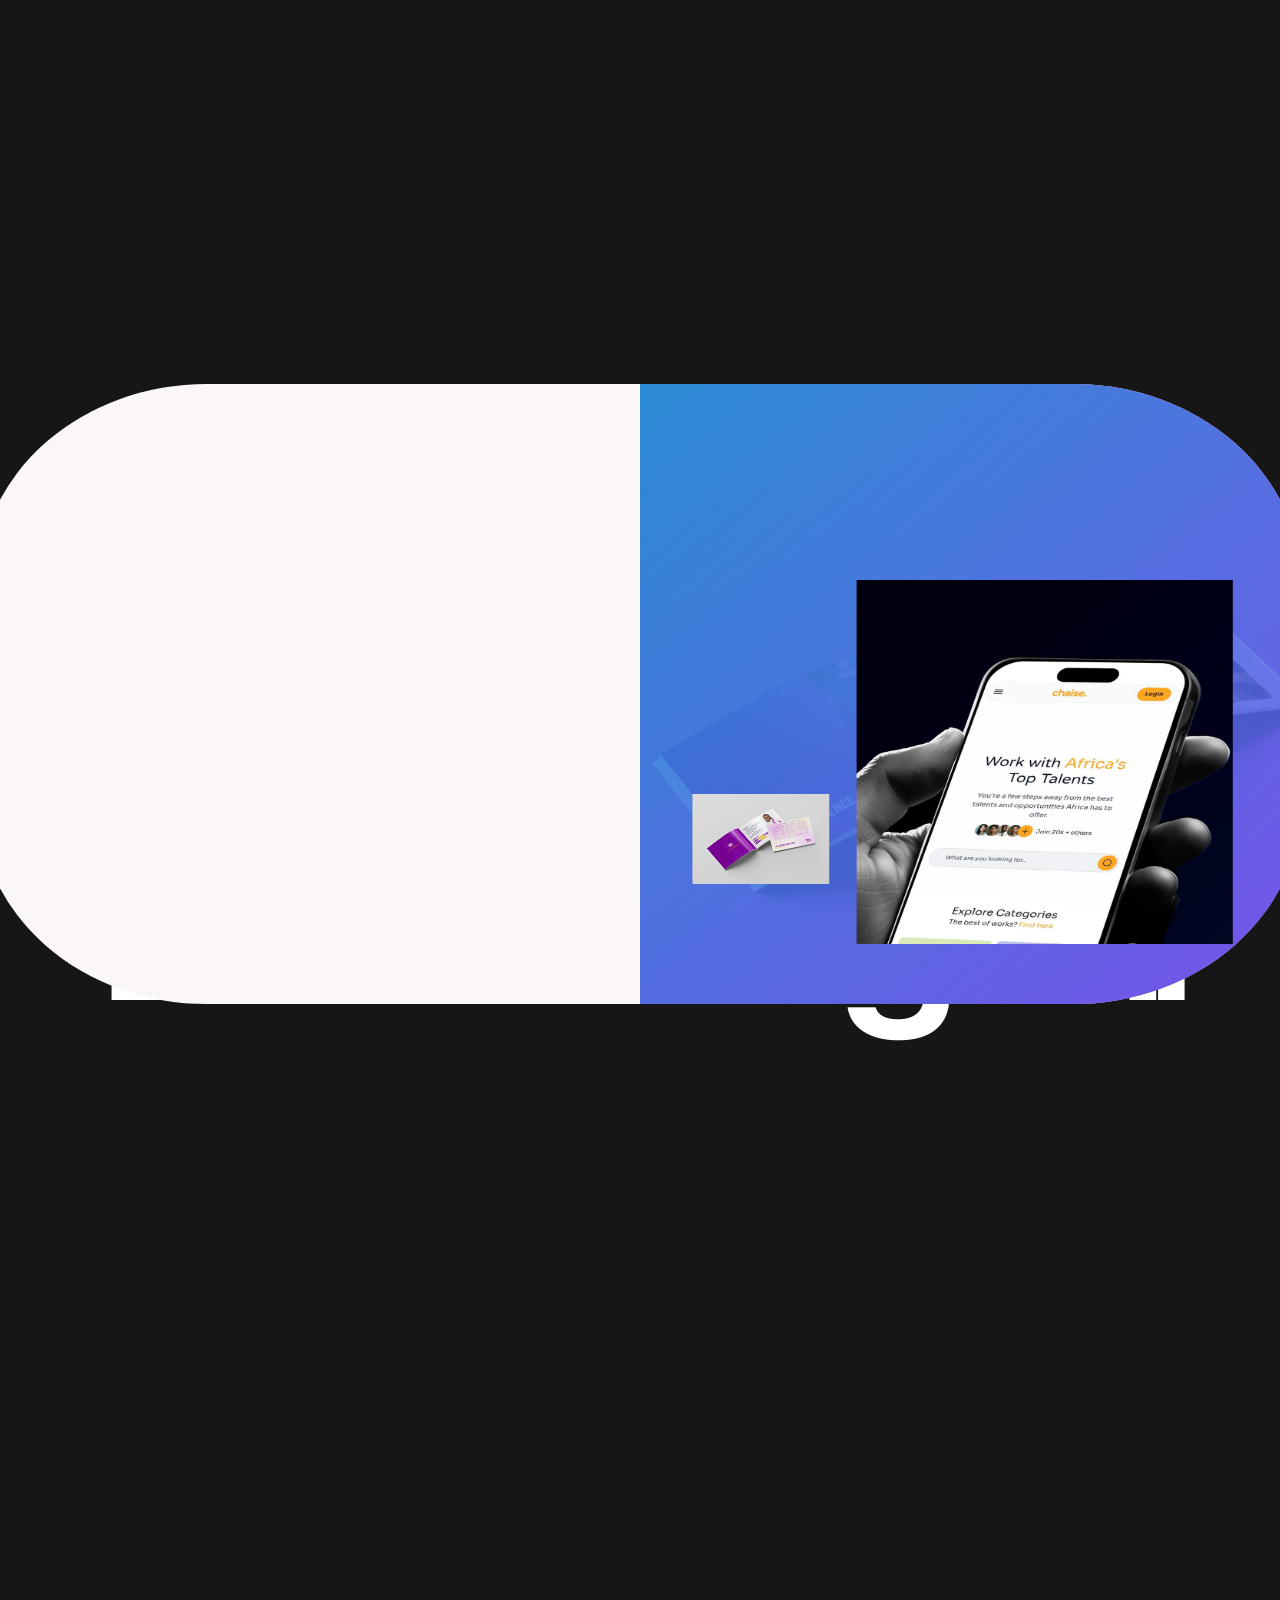
==== commit d721c529: "Update Dream Digital favicon across site" ====
--- a/index.html
+++ b/index.html
@@ -21,8 +21,10 @@
     <meta name="viewport" content="width=device-width, initial-scale=1.0, viewport-fit=cover">
 
     <!-- Template Favicon & Icons Start -->
-    <link rel="icon" href="img/dream/logo.png" type="image/png">
-    <link rel="apple-touch-icon" href="img/dream/logo.png">
+    <link rel="icon" href="img/favicon/favicon.ico" sizes="any">
+  <link rel="icon" href="img/favicon/favicon-32.png" type="image/png">
+  <link rel="apple-touch-icon" href="img/favicon/apple-touch-icon.png">
+  <link rel="manifest" href="img/favicon/manifest.webmanifest">
     <!-- Template Favicon & Icons End -->
 
     <!-- Facebook Metadata Start -->
--- a/css/dream-rayo.css
+++ b/css/dream-rayo.css
@@ -63,12 +63,21 @@
   background-size: cover;
 }
 
-.preview-image-1 { background-image: url("../img/portfolio/ambassadors-brand-deck.jpeg"); }
+.headline-img-07::before {
+  background-image: url("../img/portfolio/custom/product-design/reeves-africa-website.jpg");
+}
+
+.preview-image-1 { background-image: url("../img/portfolio/custom/logos/micos-pastries.jpg"); }
 .preview-image-2 { background-image: url("../img/portfolio/chaise-hero-phone.jpeg"); }
 .preview-image-3 { background-image: url("../img/portfolio/boys-champions-strategy-cover.jpeg"); }
-.preview-image-4 { background-image: url("../img/portfolio/chiade-brand-guide.jpeg"); }
+.preview-image-4 { background-image: url("../img/portfolio/ambassadors-brand-deck.jpeg"); }
 .preview-image-5 { background-image: url("../img/portfolio/kuepass-brand-kit.jpeg"); }
 .preview-image-6 { background-image: url("../img/portfolio/viicsoft-shirts.jpeg"); }
+.preview-image-7 { background-image: url("../img/portfolio/custom/product-packaging/ripples-banga-spice.jpg"); }
+.preview-image-8 { background-image: url("../img/portfolio/custom/worship/church-afro-gospel.jpg"); }
+.preview-image-9 { background-image: url("../img/portfolio/custom/brand-mockups/nxtdoor-guidelines.png"); }
+.preview-image-10 { background-image: url("../img/portfolio/custom/avatars/avatar-ok.png"); }
+.preview-image-11 { background-image: url("../img/portfolio/custom/product-design/reeves-africa-website.jpg"); }
 
 .blog-preview-image-1 {
   background-image: linear-gradient(180deg, transparent, rgba(5, 10, 18, .16)), url("../img/portfolio/chaise-product-flow.jpeg");
@@ -85,8 +94,51 @@
 .mxd-pinned__img,
 .mxd-pinned__img-mobile img,
 .marquee__item img,
-.mxd-hero-05__worksblock > img {
+.mxd-hero-05__worksblock > img,
+.works-template .works-template__image-grid img,
+.works-template .mxd-promo__images img,
+.insights-template .post-featured__thumb img,
+.insights-template .post-simple__thumb img,
+.insights-template .recent-post__thumb img,
+.insights-template .widget__image img,
+.insights-template .mxd-promo__images img {
   object-fit: cover;
+}
+
+.insights-template .post-featured::after {
+  content: "";
+  position: absolute;
+  inset: 0;
+  pointer-events: none;
+  background: linear-gradient(90deg, rgba(5, 10, 18, .72), rgba(5, 10, 18, .18) 62%, rgba(5, 10, 18, .38));
+}
+
+.insights-template .post-featured__categories,
+.insights-template .post-featured__content {
+  z-index: 1;
+}
+
+.insights-template .post-featured__meta img,
+.insights-template .post-simple__meta img,
+.insights-template .recent-post__meta img,
+.insights-template .mxd-point-subtitle img {
+  width: 1.6rem;
+  height: 1.6rem;
+}
+
+.insights-template .post-simple__descr > .t-small {
+  max-width: 68rem;
+  color: var(--t-muted);
+}
+
+.insights-template .widget__image {
+  display: block;
+  min-height: 42rem;
+}
+
+.insights-template .widget__image img {
+  width: 100%;
+  height: 100%;
 }
 
 .mxd-hero-05-videoblock__video,
@@ -104,6 +156,117 @@
   object-fit: contain;
   background: #fff;
   padding: 1rem;
+}
+
+.works-template__intro {
+  max-width: 62rem;
+  margin-top: 2.4rem;
+  color: var(--t-muted);
+}
+
+.works-template__nav {
+  display: grid;
+  grid-template-columns: 1fr;
+  gap: 1rem;
+  margin-top: 3rem;
+}
+
+.works-template__nav a {
+  display: flex;
+  align-items: center;
+  gap: 1.2rem;
+  padding: 1.6rem 2rem;
+  border: 1px solid var(--stroke-elements);
+  border-radius: var(--_radius-m);
+  color: var(--t-bright);
+  text-decoration: none;
+  transition: color .3s ease, background-color .3s ease, border-color .3s ease, transform .3s ease;
+}
+
+.works-template__nav a:hover {
+  color: var(--base);
+  background-color: var(--base-opp);
+  border-color: var(--base-opp);
+  transform: translateY(-0.2rem);
+}
+
+.works-template__nav span {
+  flex: 0 0 auto;
+  color: var(--t-muted);
+  font-size: 1.2rem;
+  letter-spacing: .04em;
+}
+
+.works-template__collections {
+  display: grid;
+  gap: 7rem;
+}
+
+.works-template__collection {
+  display: grid;
+  gap: 3rem;
+  padding-top: 6rem;
+  border-top: 1px solid var(--stroke-elements);
+}
+
+.works-template__collection-copy {
+  max-width: 86rem;
+}
+
+.works-template__collection-copy p {
+  margin-top: 1.8rem;
+  color: var(--t-muted);
+}
+
+.works-template__image-grid {
+  display: grid;
+  grid-template-columns: 1fr;
+  gap: 1.5rem;
+}
+
+.works-template__image-grid img {
+  width: 100%;
+  height: 32rem;
+  border-radius: var(--_radius-m);
+  background-color: var(--base-tint);
+}
+
+.works-template__image-grid--posters img {
+  height: 48rem;
+  object-position: top center;
+}
+
+.works-template__image-grid--avatars img {
+  object-fit: contain;
+  padding: 2rem;
+}
+
+@media only screen and (min-width: 768px) {
+  .works-template__nav {
+    grid-template-columns: repeat(2, minmax(0, 1fr));
+  }
+
+  .works-template__image-grid {
+    grid-template-columns: repeat(2, minmax(0, 1fr));
+  }
+}
+
+@media only screen and (min-width: 1200px) {
+  .works-template__nav {
+    grid-template-columns: repeat(3, minmax(0, 1fr));
+  }
+
+  .works-template__image-grid {
+    grid-template-columns: repeat(3, minmax(0, 1fr));
+  }
+
+  .works-template__image-grid img {
+    height: 38rem;
+  }
+
+  .works-template__image-grid--posters img {
+    height: 54rem;
+  }
 }
 
 .mxd-footer__svg-v2 {
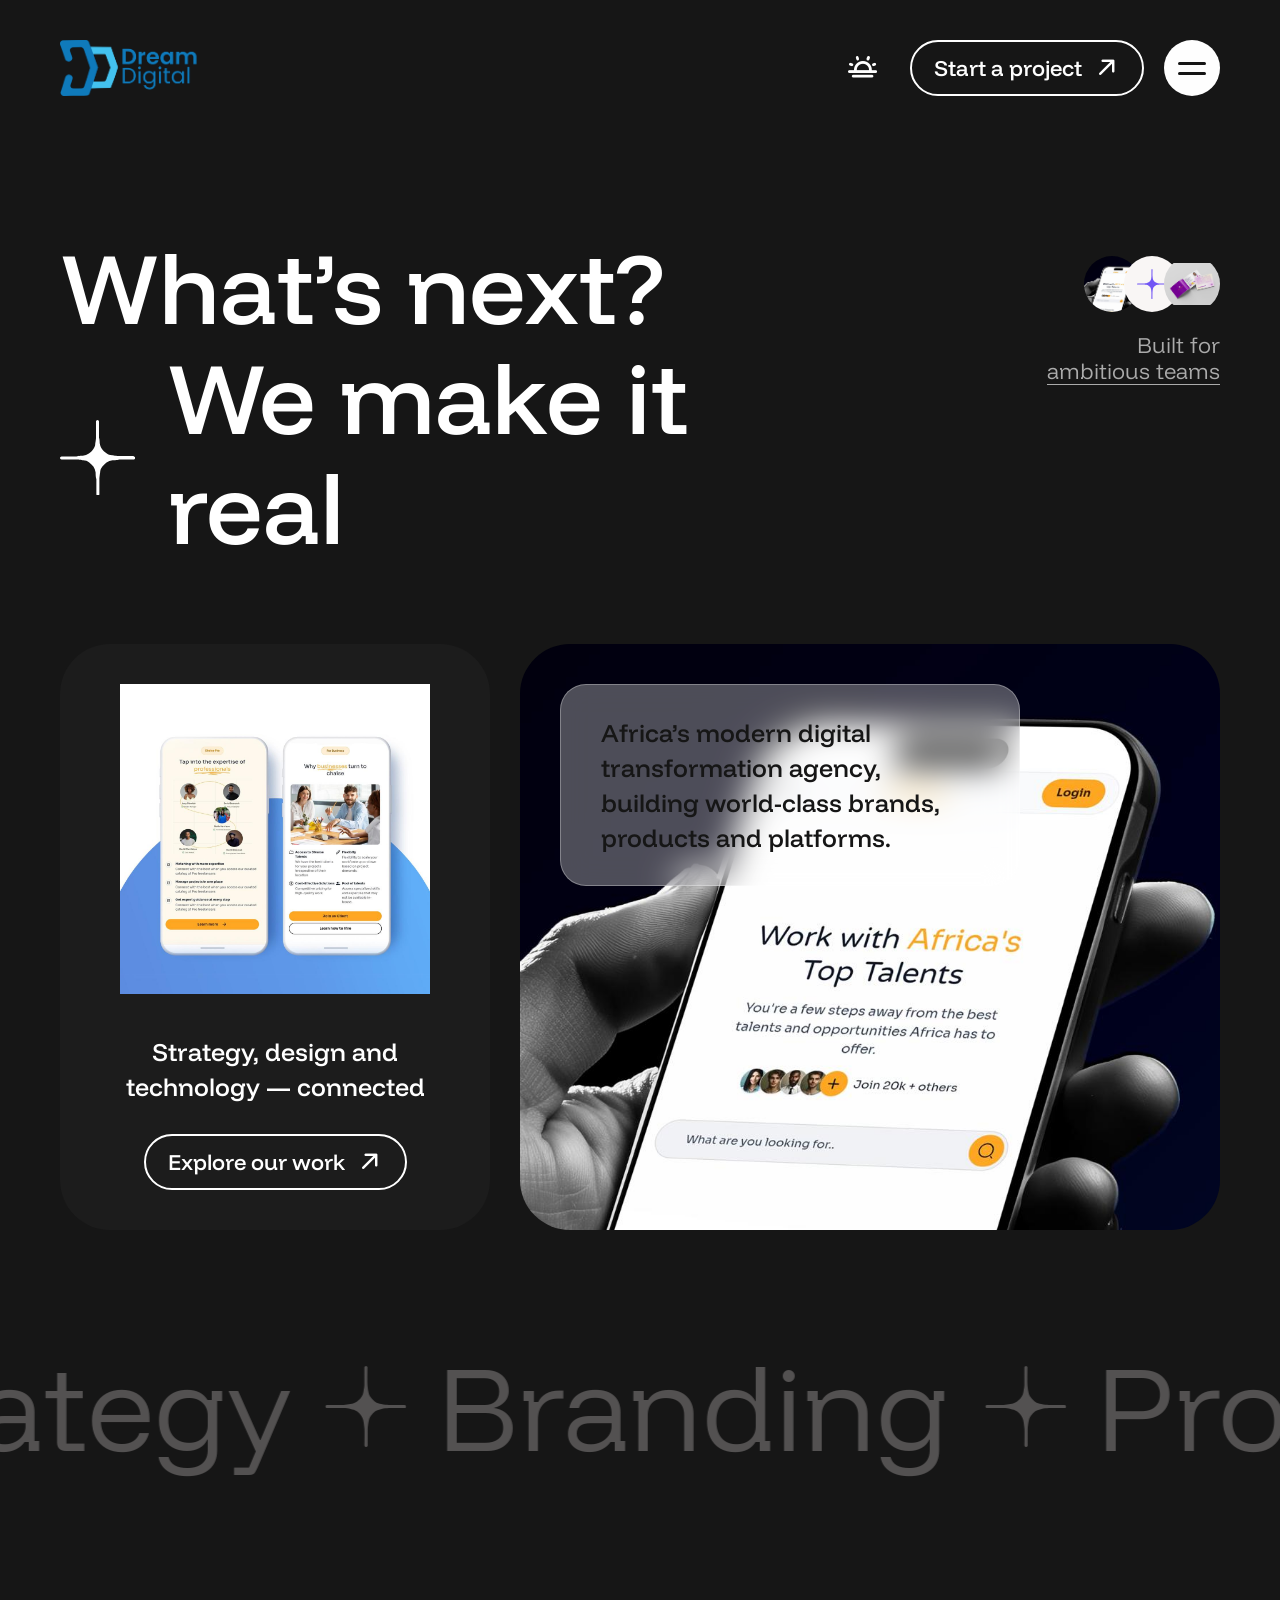
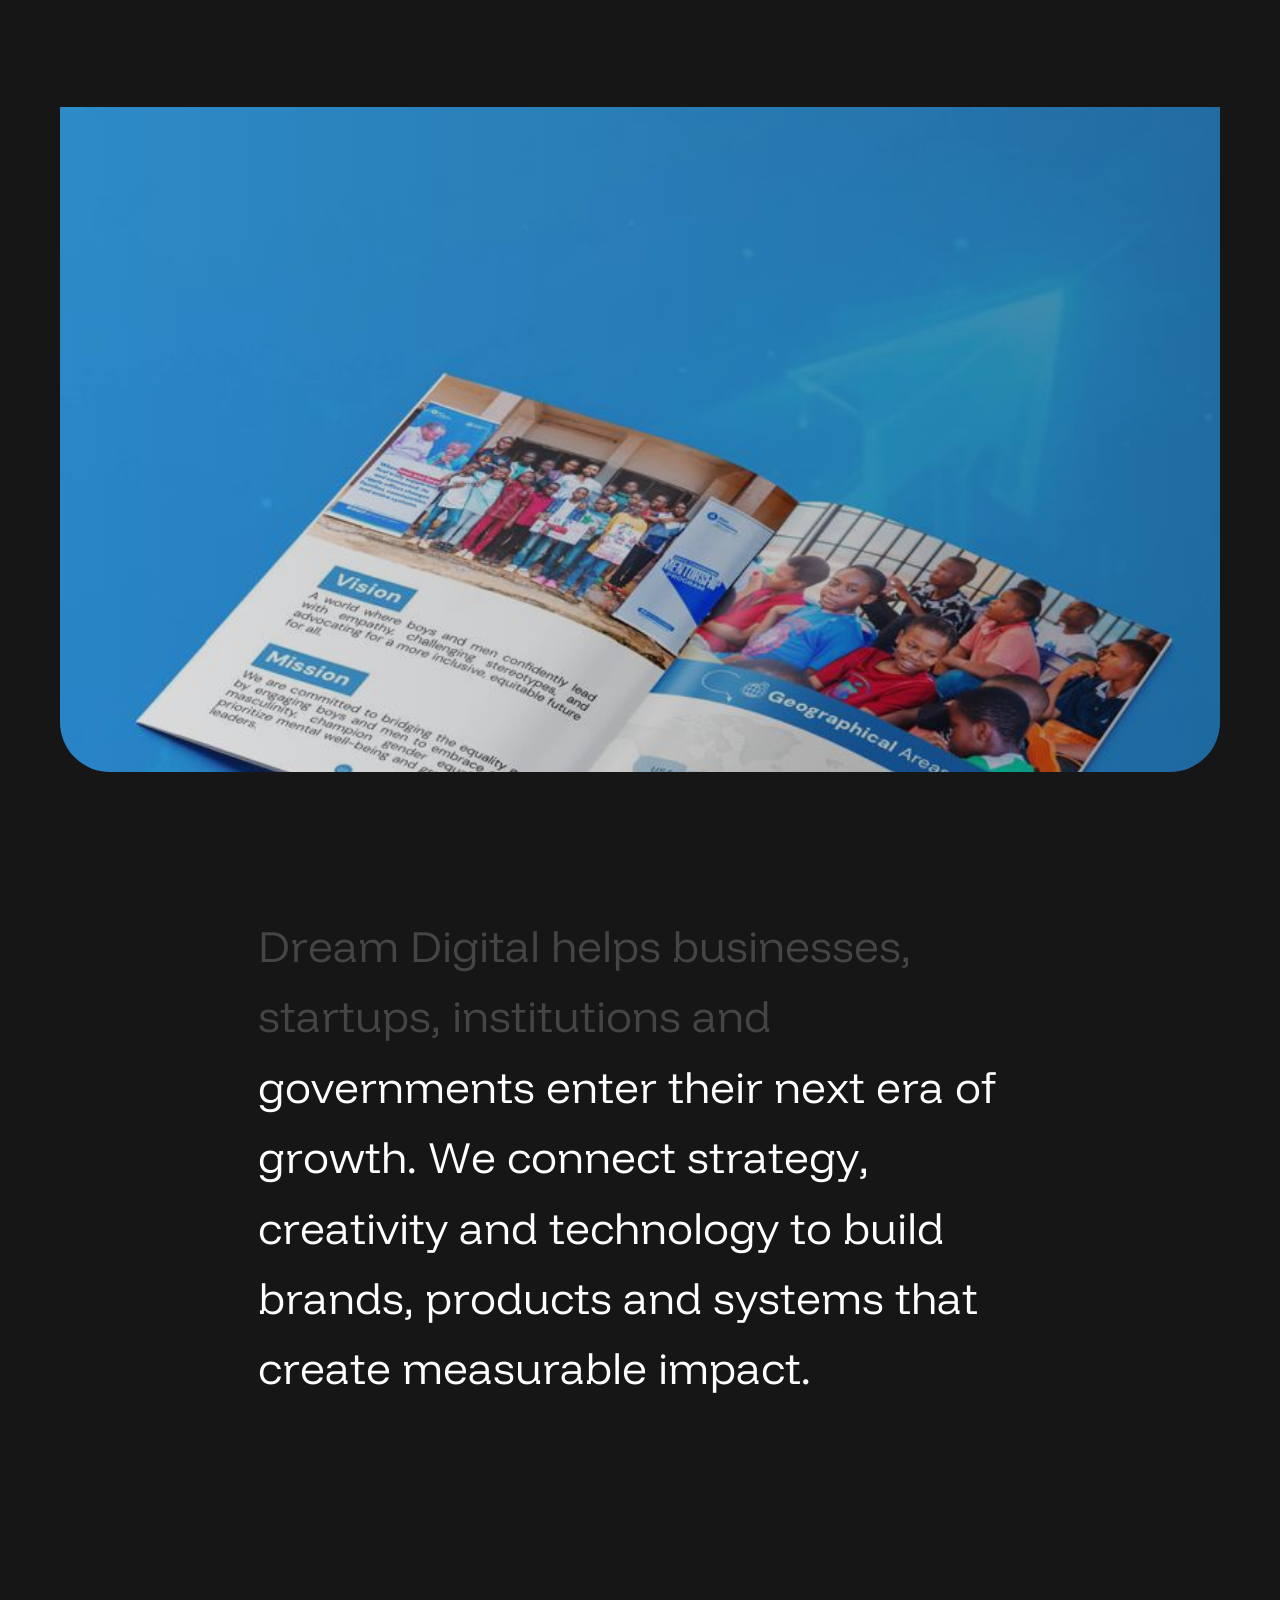
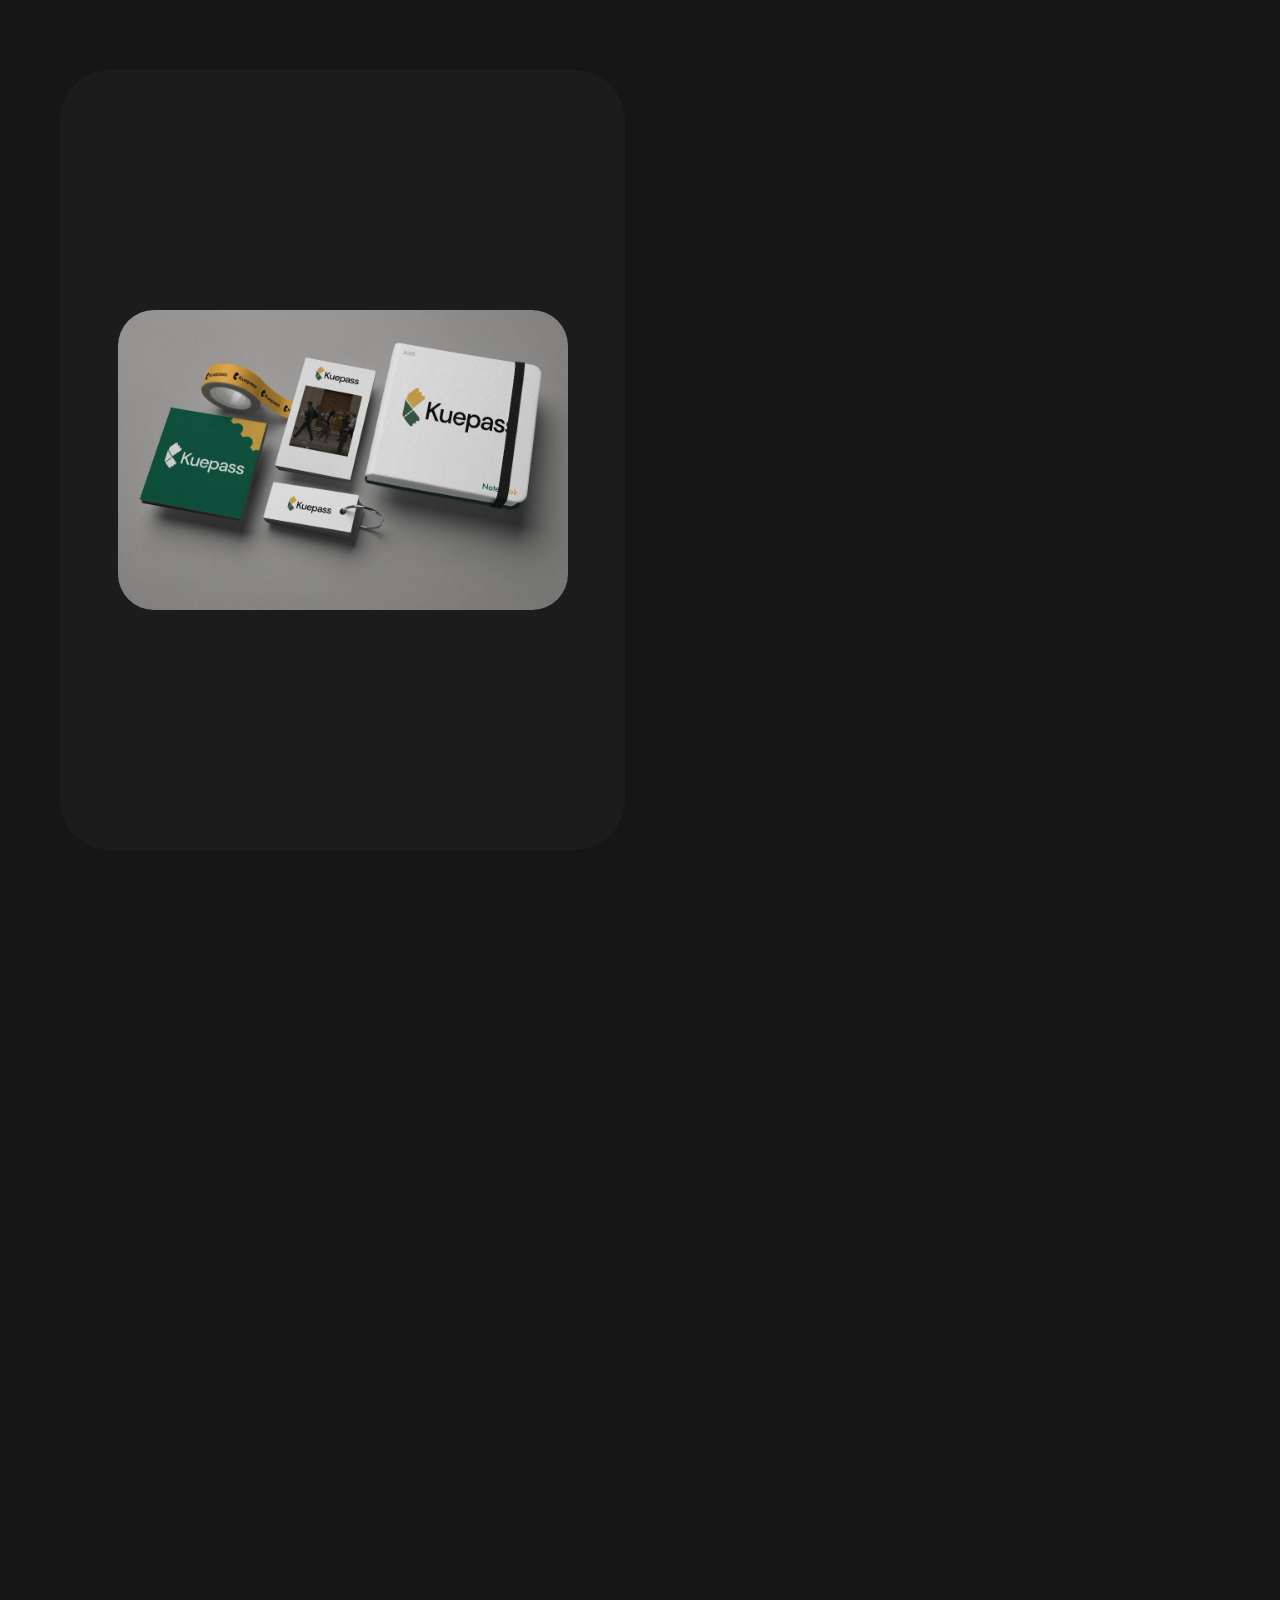
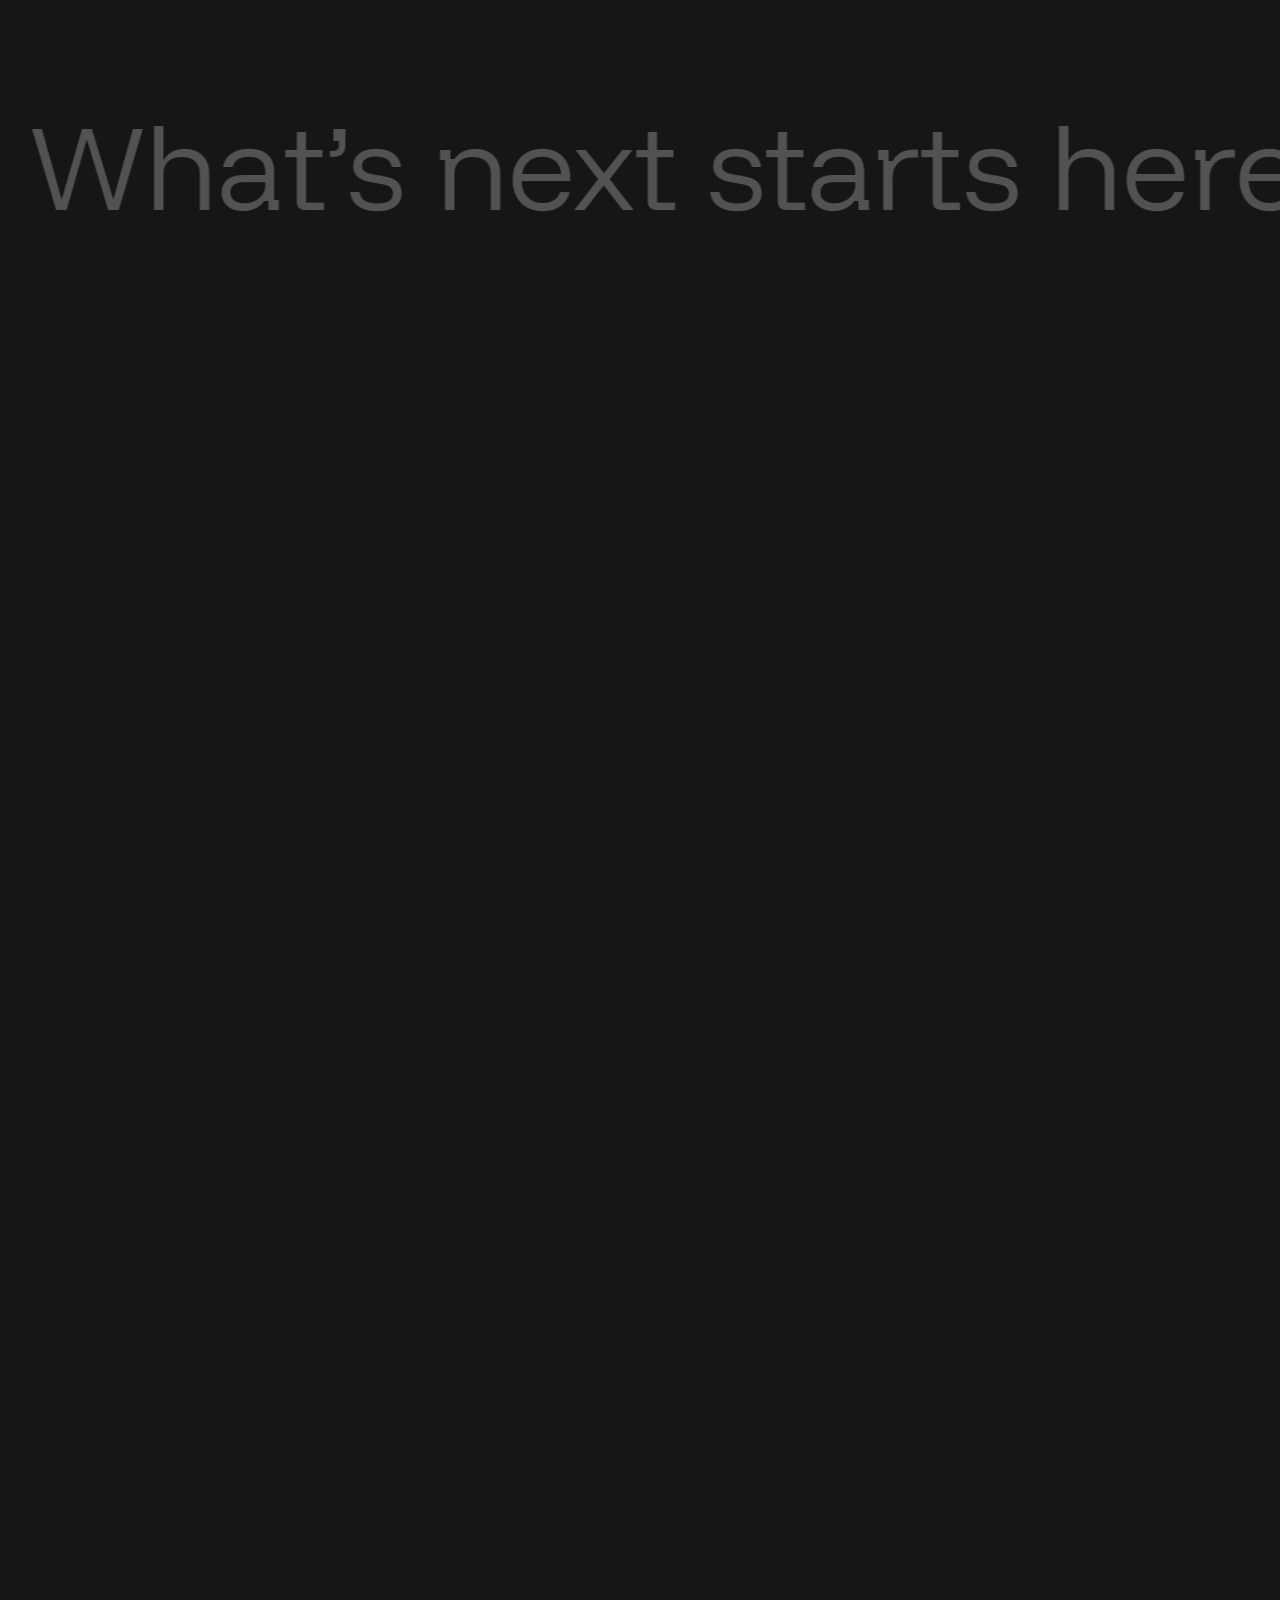
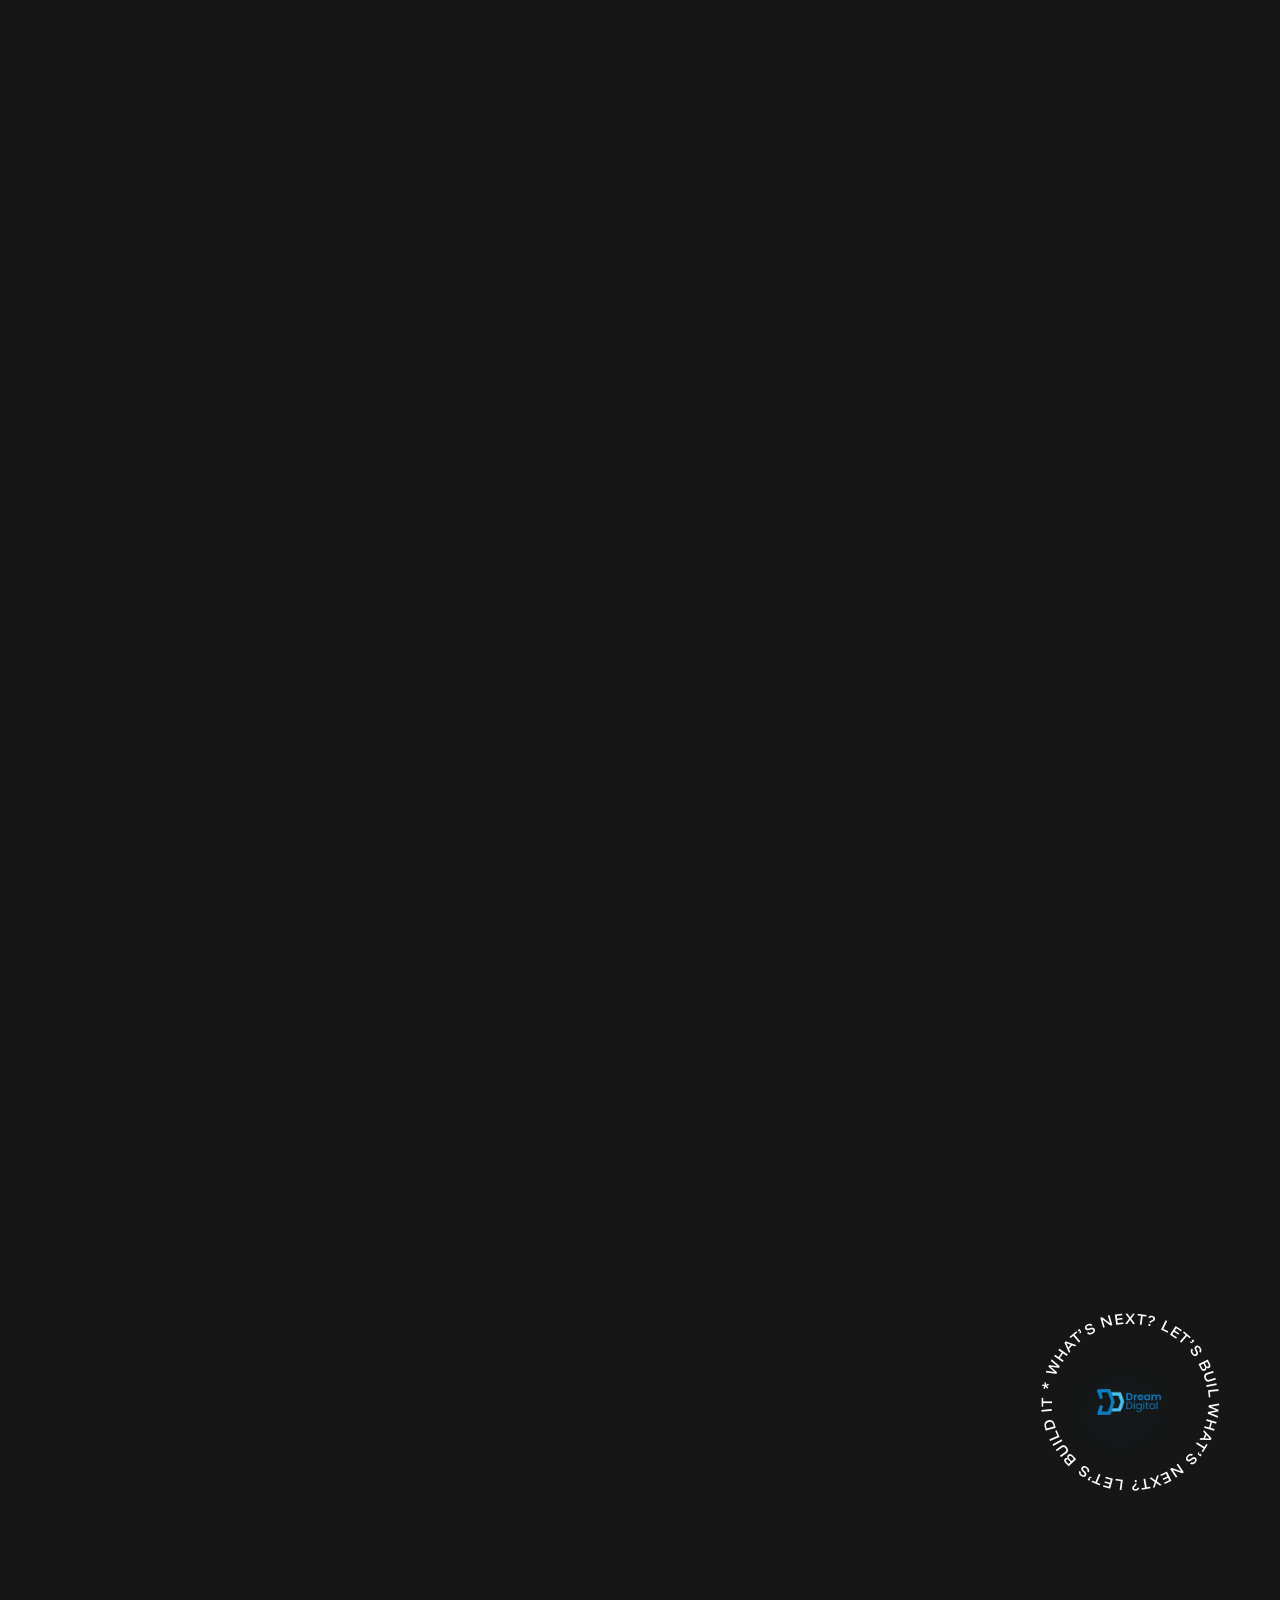
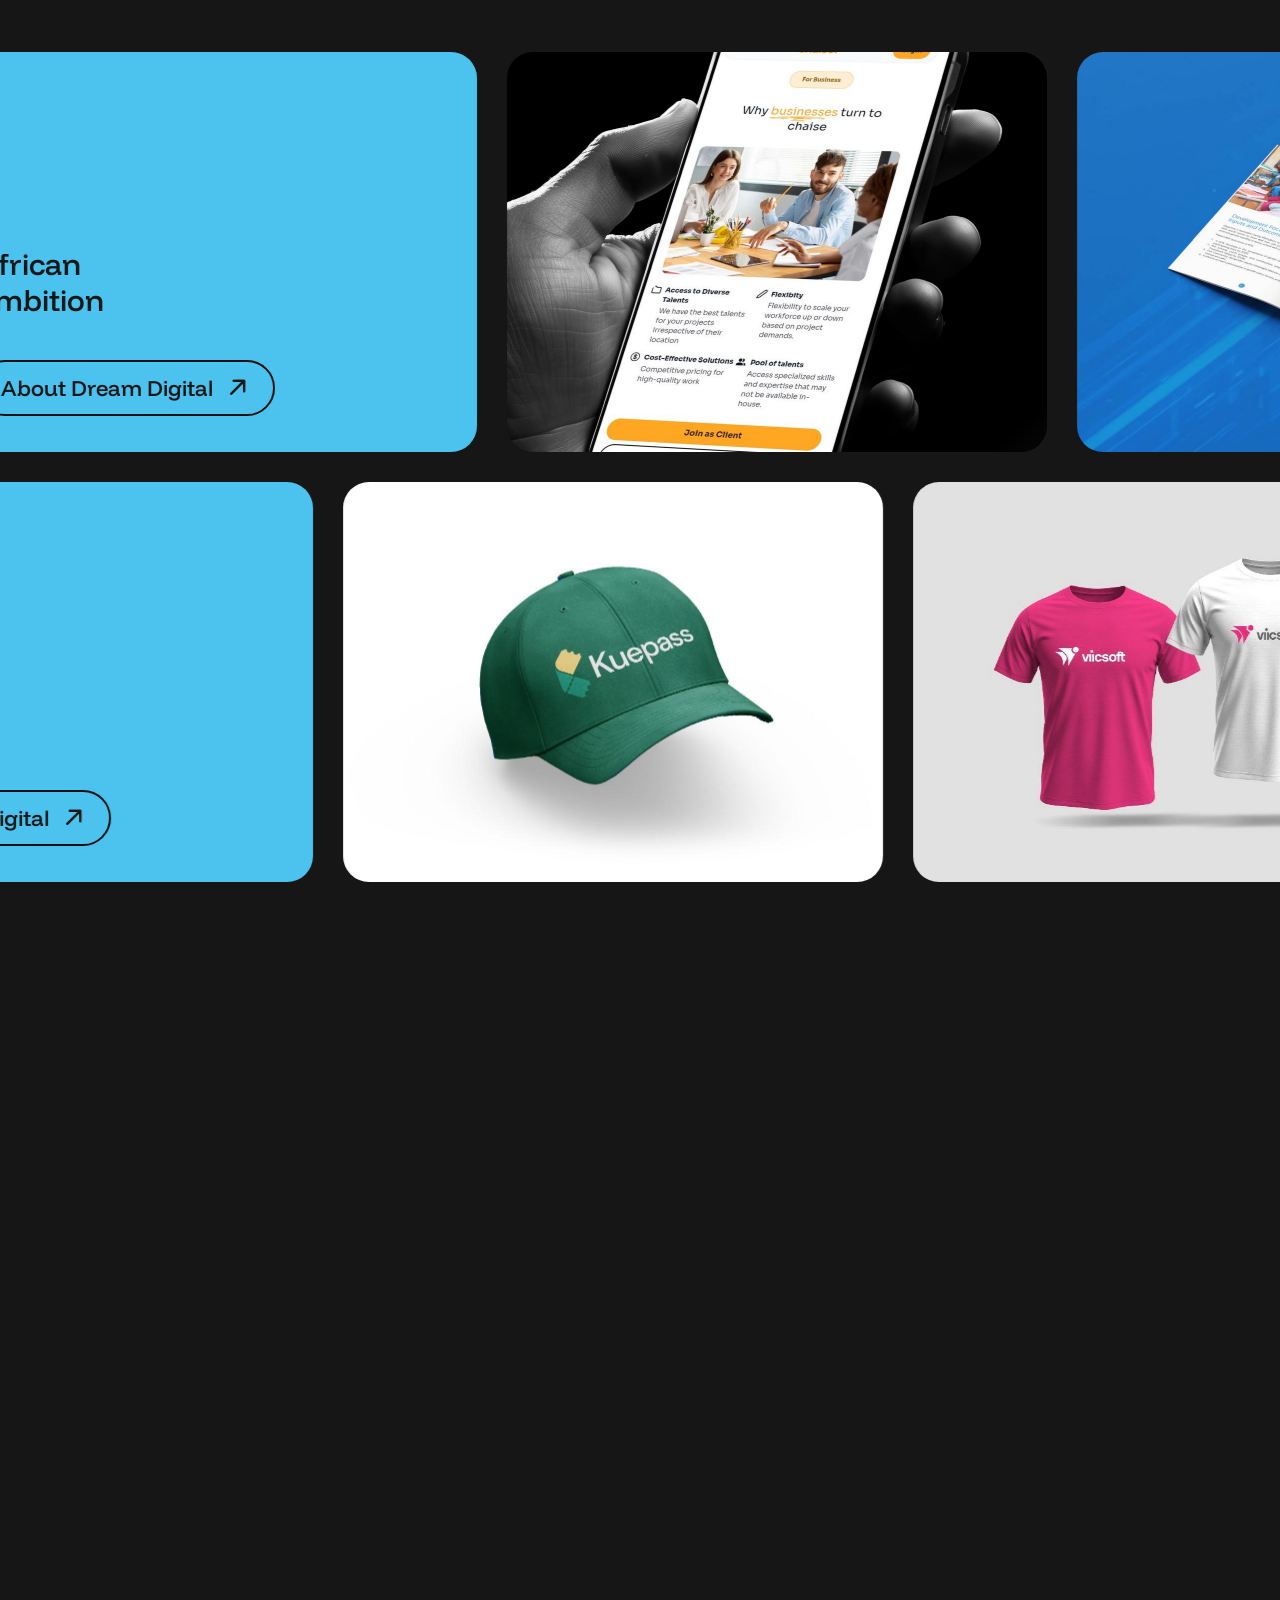
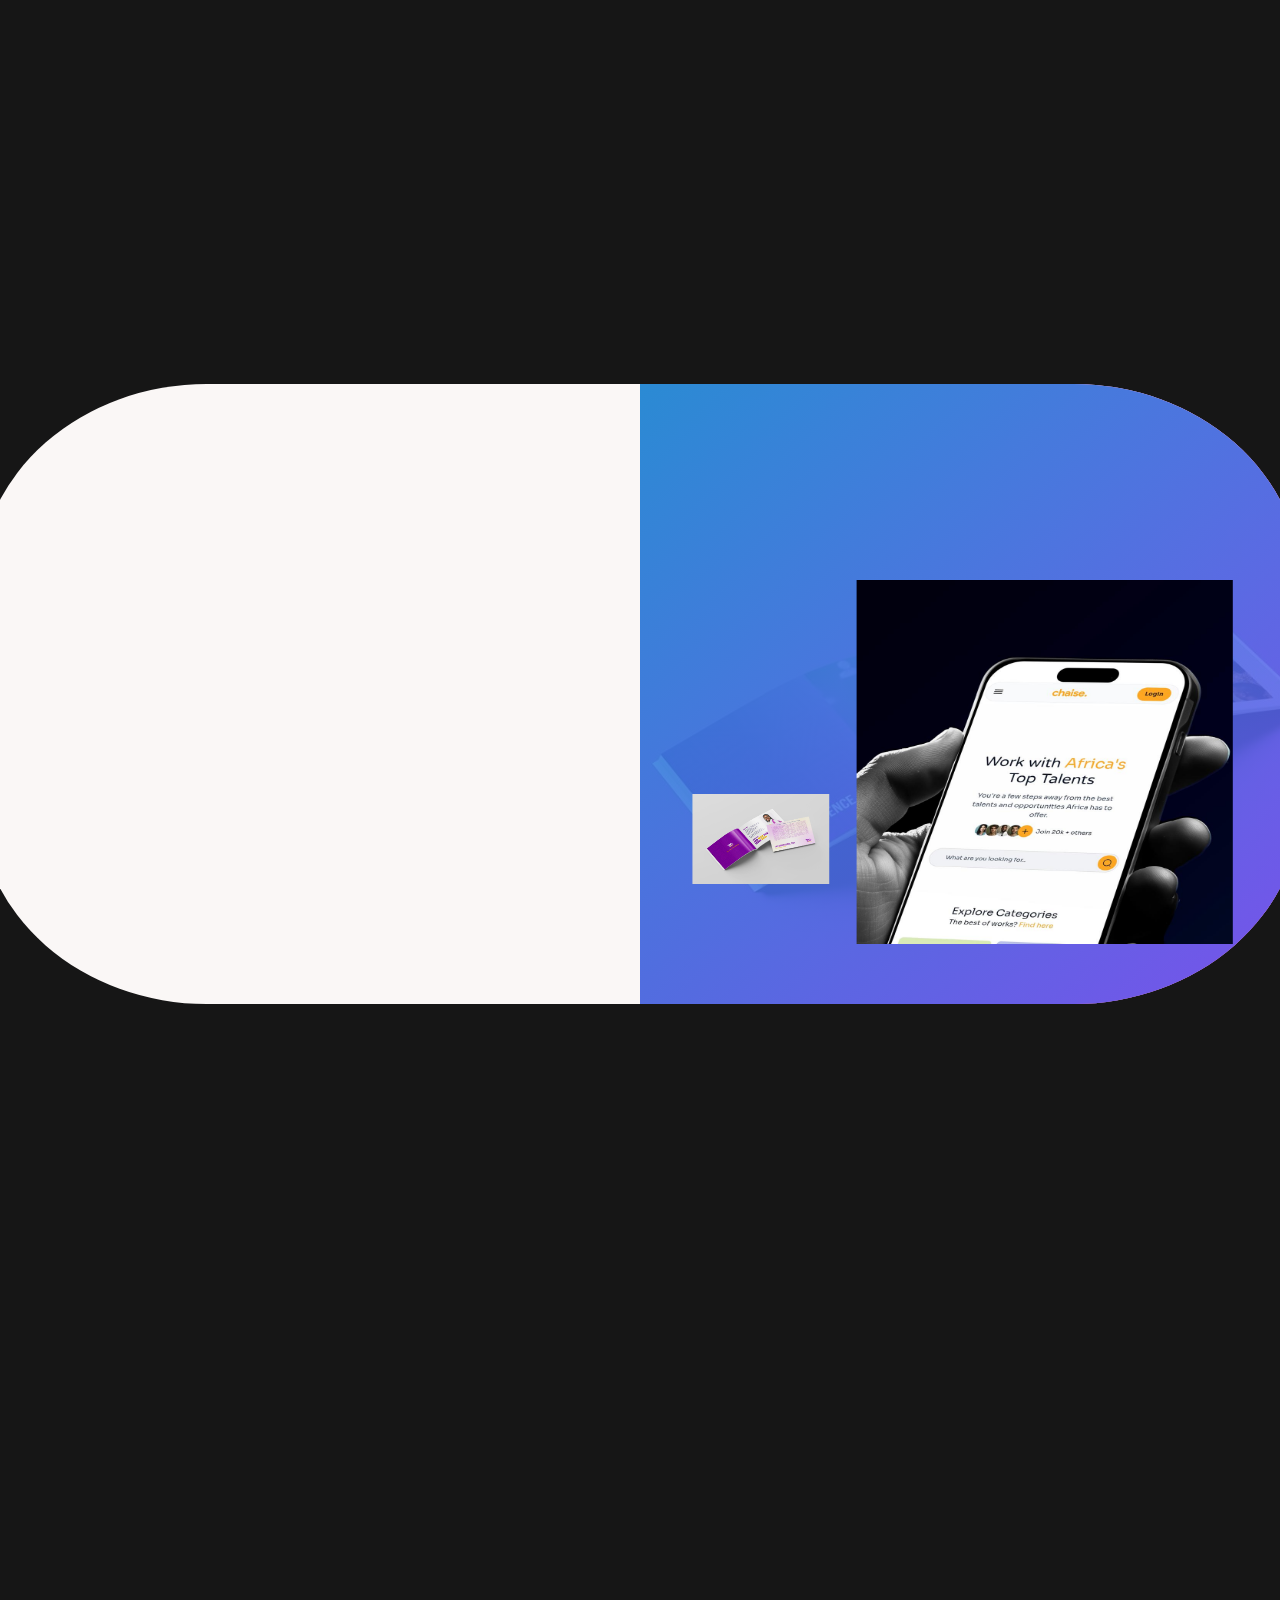
==== commit 70268a7f: "Unify site navigation and loader behavior" ====
--- a/index.html
+++ b/index.html
@@ -98,6 +98,7 @@
                     <li><a class="main-menu__link btn btn-anim" href="index.html"><span class="btn-caption">Home</span></a></li>
                     <li><a class="main-menu__link btn btn-anim" href="about.html"><span class="btn-caption">About Us</span></a></li>
                     <li><a class="main-menu__link btn btn-anim" href="services.html"><span class="btn-caption">Services</span></a></li>
+                    <li><a class="main-menu__link btn btn-anim" href="work.html"><span class="btn-caption">Works</span></a></li>
                     <li><a class="main-menu__link btn btn-anim" href="insights.html"><span class="btn-caption">Insights</span></a></li>
                     <li><a class="main-menu__link btn btn-anim" href="contact.html"><span class="btn-caption">Contact Us</span></a></li>
                     <li><a class="main-menu__link btn btn-anim" href="pricing.html"><span class="btn-caption">Pricing</span></a></li>
--- a/css/loaders/loader.css
+++ b/css/loaders/loader.css
@@ -310,6 +310,7 @@
 .loader.loaded {
   opacity: 0;
   visibility: hidden;
+  pointer-events: none;
 }
 
 .loader__wrapper {
@@ -396,4 +397,4 @@
 
 /* ------------------------------------------------*/
 /* Loader Styles End */
-/* ------------------------------------------------*/+/* ------------------------------------------------*/
--- a/css/dream-rayo.css
+++ b/css/dream-rayo.css
@@ -151,16 +151,145 @@
   visibility: hidden;
 }
 
-.btn-rotating__image,
+.btn-rotating__image {
+  object-fit: contain;
+  background: transparent;
+  padding: .45rem;
+  filter: drop-shadow(0 1rem 2.4rem rgba(25, 139, 211, .22));
+}
+
 .mxd-promo__icon img {
   object-fit: contain;
-  background: #fff;
-  padding: 1rem;
+  background: transparent;
+  padding: 0;
+  filter: drop-shadow(0 1.2rem 2.6rem rgba(0, 0, 0, .34));
 }
 
 .works-template__intro {
   max-width: 62rem;
   margin-top: 2.4rem;
+  color: var(--t-muted);
+}
+
+.pricing-template__intro {
+  max-width: 76rem;
+  margin-top: 2.4rem;
+  color: var(--t-muted);
+}
+
+.pricing-template__cards {
+  row-gap: 1.5rem;
+}
+
+.pricing-template .mxd-pricing-table__item {
+  padding: .75rem;
+}
+
+.pricing-template .mxd-pricing-table__inner {
+  min-height: 100%;
+  display: flex;
+  flex-direction: column;
+  justify-content: space-between;
+  gap: 2.6rem;
+}
+
+.pricing-template .pricing-header__descr {
+  max-width: 36rem;
+  min-height: 6.4rem;
+}
+
+.pricing-template__from {
+  margin-bottom: .6rem;
+  color: var(--t-muted);
+  font-size: 1.6rem;
+}
+
+.pricing-template .pricing-data__header {
+  margin-bottom: 2rem;
+}
+
+.pricing-template .pricing-data__price {
+  min-height: 8.2rem;
+}
+
+.pricing-template .pricing-data__num {
+  align-items: baseline;
+}
+
+.pricing-template .pricing-data__amount {
+  font-size: clamp(5rem, 5.2vw, 7rem);
+}
+
+.pricing-template .pricing-data__amount--custom {
+  font-size: clamp(3.8rem, 4vw, 5.2rem);
+  letter-spacing: -0.08rem;
+}
+
+.pricing-template .pricing-data__num--custom {
+  min-height: 6.4rem;
+  align-items: center;
+}
+
+.pricing-template .pricing-data__features {
+  padding-top: .4rem;
+}
+
+.pricing-template .mxd-check-list li + li {
+  margin-top: 1rem;
+}
+
+.pricing-template .mxd-pricing-table__btn {
+  margin-top: 2rem;
+}
+
+.pricing-template .padding-mtext {
+  padding-top: 5rem;
+  padding-bottom: 5rem;
+}
+
+.pricing-template .marquee__text {
+  font-size: clamp(4.8rem, 9vw, 9rem);
+  line-height: .96;
+}
+
+.pricing-template .mxd-promo__content {
+  gap: 3rem;
+  margin-top: 8rem;
+  margin-bottom: 9rem;
+}
+
+.pricing-template .mxd-promo__caption {
+  font-size: clamp(4rem, 7vw, 8.6rem);
+  line-height: 1;
+}
+
+.pricing-template__process-grid {
+  display: grid;
+  grid-template-columns: 1fr;
+  gap: 1.5rem;
+}
+
+.pricing-template__process-card {
+  min-height: 100%;
+  padding: 2.4rem;
+  border: 1px solid var(--stroke-elements);
+  border-radius: var(--_radius-m);
+  background-color: var(--base-tint);
+}
+
+.pricing-template__process-card span {
+  display: inline-block;
+  margin-bottom: 2rem;
+  color: var(--t-muted);
+  font-size: 1.2rem;
+  letter-spacing: .08em;
+}
+
+.pricing-template__process-card h3 {
+  margin-bottom: 1.2rem;
+}
+
+.pricing-template__process-card p {
   color: var(--t-muted);
 }
 
@@ -249,6 +378,10 @@
   .works-template__image-grid {
     grid-template-columns: repeat(2, minmax(0, 1fr));
   }
+
+  .pricing-template__process-grid {
+    grid-template-columns: repeat(3, minmax(0, 1fr));
+  }
 }
 
 @media only screen and (min-width: 1200px) {
@@ -273,15 +406,28 @@
   display: none;
 }
 
+.mxd-footer__fullwidth-text {
+  display: flex;
+  align-items: center;
+  justify-content: center;
+  overflow: hidden;
+  white-space: nowrap;
+}
+
+.mxd-footer__fullwidth-text::before {
+  content: "Dream Digital";
+  display: inline-block;
+  color: currentColor;
+  font-family: var(--_font-accent);
+  font-weight: var(--fw-bold);
+  font-size: clamp(5.2rem, 11.6vw, 16rem);
+  line-height: .82;
+  letter-spacing: -.07em;
+}
+
 .mxd-footer__fullwidth-text::after {
-  content: "Dream Digital";
-  display: block;
-  width: 100%;
-  color: currentColor;
-  font: normal var(--fw-bold) clamp(6rem, 15vw, 24rem)/.78 var(--_font-accent);
-  letter-spacing: -.075em;
-  text-align: center;
-  white-space: nowrap;
+  content: "";
+  display: none;
 }
 
 @media only screen and (max-width: 767px) {
@@ -290,8 +436,42 @@
     height: 4.6rem;
   }
 
-  .mxd-footer__fullwidth-text::after {
-    font-size: clamp(4.5rem, 17vw, 8rem);
+  .pricing-template .padding-mtext {
+    padding-top: 3.6rem;
+    padding-bottom: 3.6rem;
+  }
+
+  .pricing-template .marquee__text {
+    font-size: clamp(3.4rem, 11vw, 4.8rem);
+  }
+
+  .pricing-template .mxd-promo__inner {
+    padding-left: 2.4rem;
+    padding-right: 2.4rem;
+  }
+
+  .pricing-template .mxd-promo__content {
+    gap: 2.4rem;
+    margin-top: 5.6rem;
+    margin-bottom: 6.4rem;
+  }
+
+  .pricing-template .mxd-promo__bg {
+    right: 0;
+    width: 100%;
+    opacity: .32;
+  }
+
+  .pricing-template .mxd-promo__caption {
+    font-size: clamp(3.2rem, 10vw, 4.6rem);
+  }
+
+  .mxd-footer__fullwidth-text {
+    align-items: center;
+  }
+
+  .mxd-footer__fullwidth-text::before {
+    font-size: clamp(3.8rem, 14vw, 6.4rem);
   }
 }
 .main-menu__simple {
@@ -307,11 +487,64 @@
 }
 
 .main-menu__content > .main-menu__accordion {
-  display: none;
+  display: none !important;
 }
 
 .mxd-menu__contain {
   overflow-y: auto;
+}
+
+/* Unified Dream Digital menu overlay
+   Keeps the original Rayo animation, but matches the dark navigation style
+   used across the rest of the site. */
+.mxd-menu__wrapper {
+  padding: 0 !important;
+}
+
+.mxd-nav__hamburger.nav-open .hamburger__base,
+.mxd-menu__contain > .hamburger__base {
+  background-color: #161616 !important;
+  border-radius: 0 !important;
+}
+
+.mxd-nav__hamburger.nav-open .hamburger__line {
+  background-color: #ffffff !important;
+}
+
+.mxd-menu__caption {
+  display: none !important;
+}
+
+.mxd-menu__right,
+.mxd-menu__data {
+  display: none !important;
+}
+
+.mxd-menu__left {
+  width: 100% !important;
+}
+
+.main-menu__simple {
+  gap: .35rem;
+}
+
+.main-menu__simple .main-menu__link,
+.main-menu__simple .main-menu__link .btn-caption,
+.main-menu__simple .main-menu__link .btn-caption span {
+  color: #ffffff !important;
+}
+
+.main-menu__simple .main-menu__link {
+  text-decoration: none;
+}
+
+.mxd-menu__data p,
+.mxd-menu__data p a {
+  color: rgba(255, 255, 255, .72) !important;
+}
+
+.mxd-menu__data p a {
+  background-image: linear-gradient(to right, rgba(255, 255, 255, .42), rgba(255, 255, 255, .42)), linear-gradient(to right, rgba(255, 255, 255, .9), rgba(255, 255, 255, .9)) !important;
 }
 
 @media (max-height: 600px) {
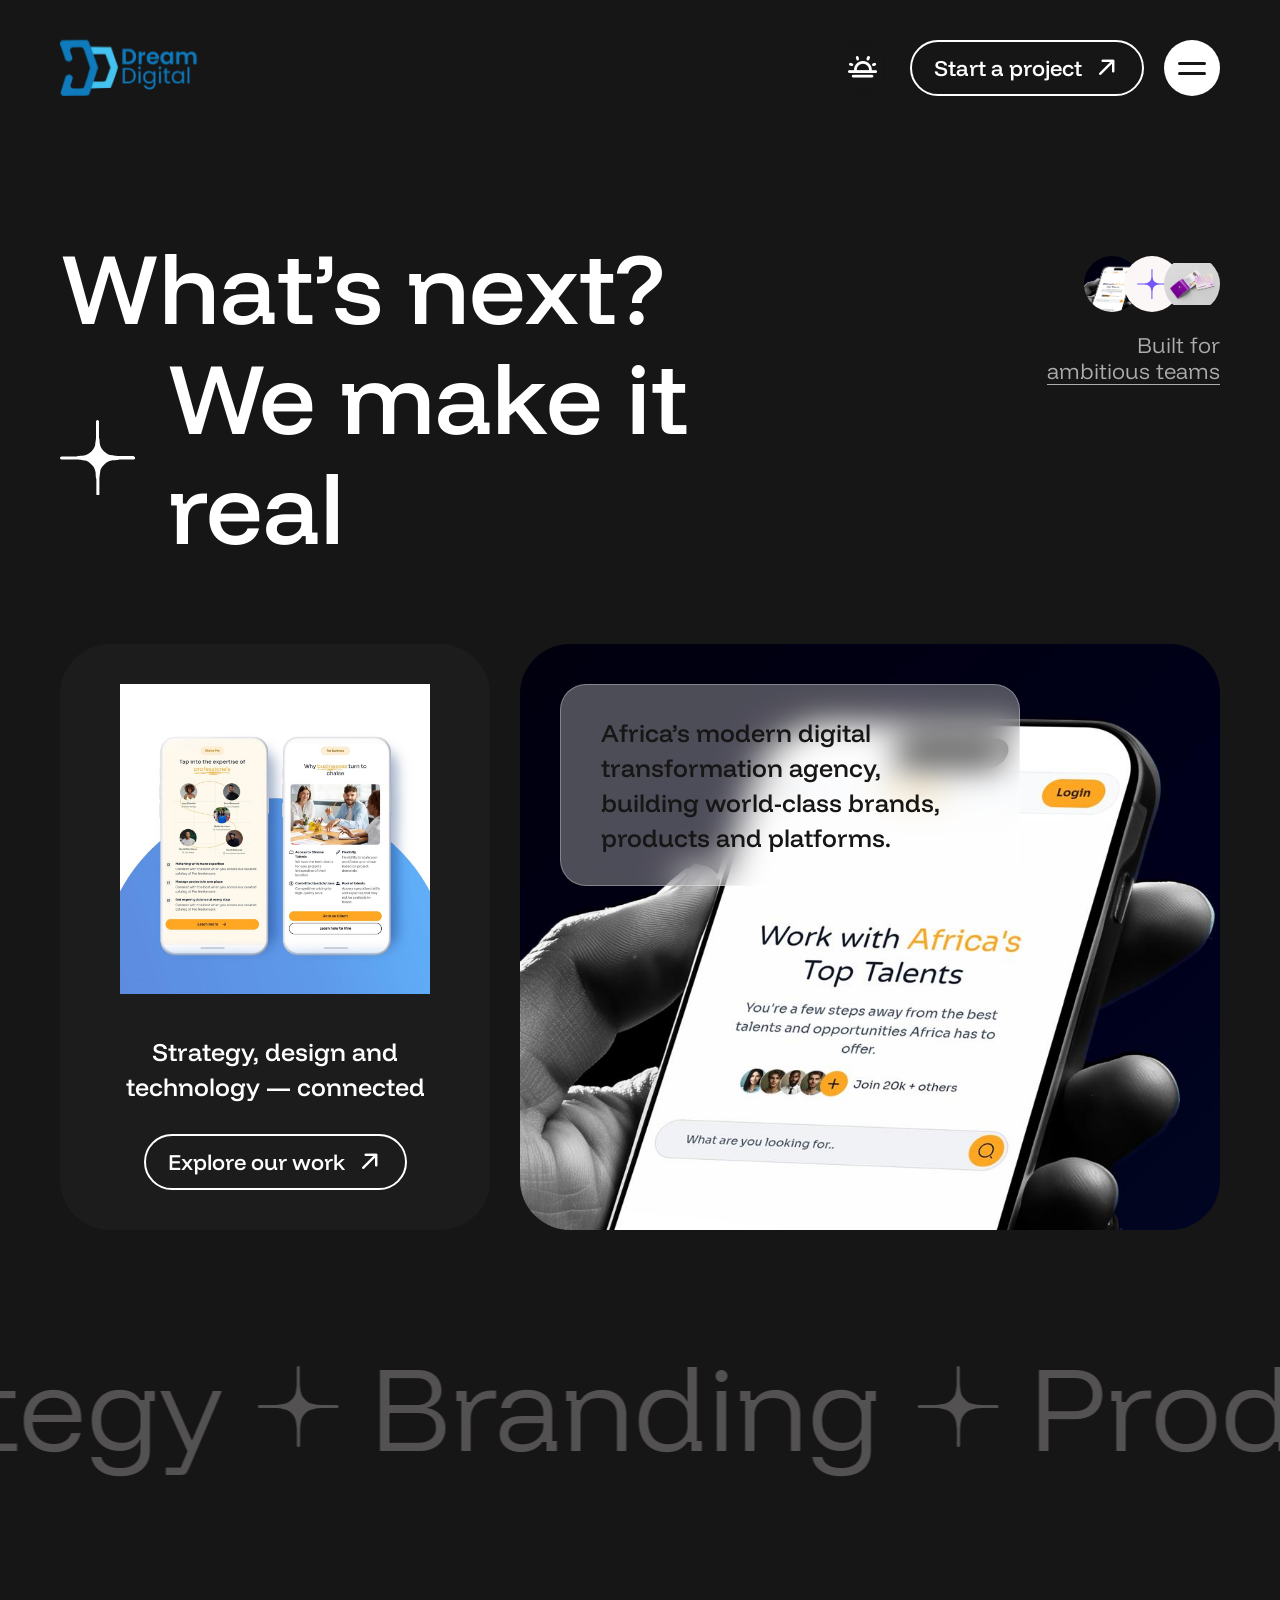
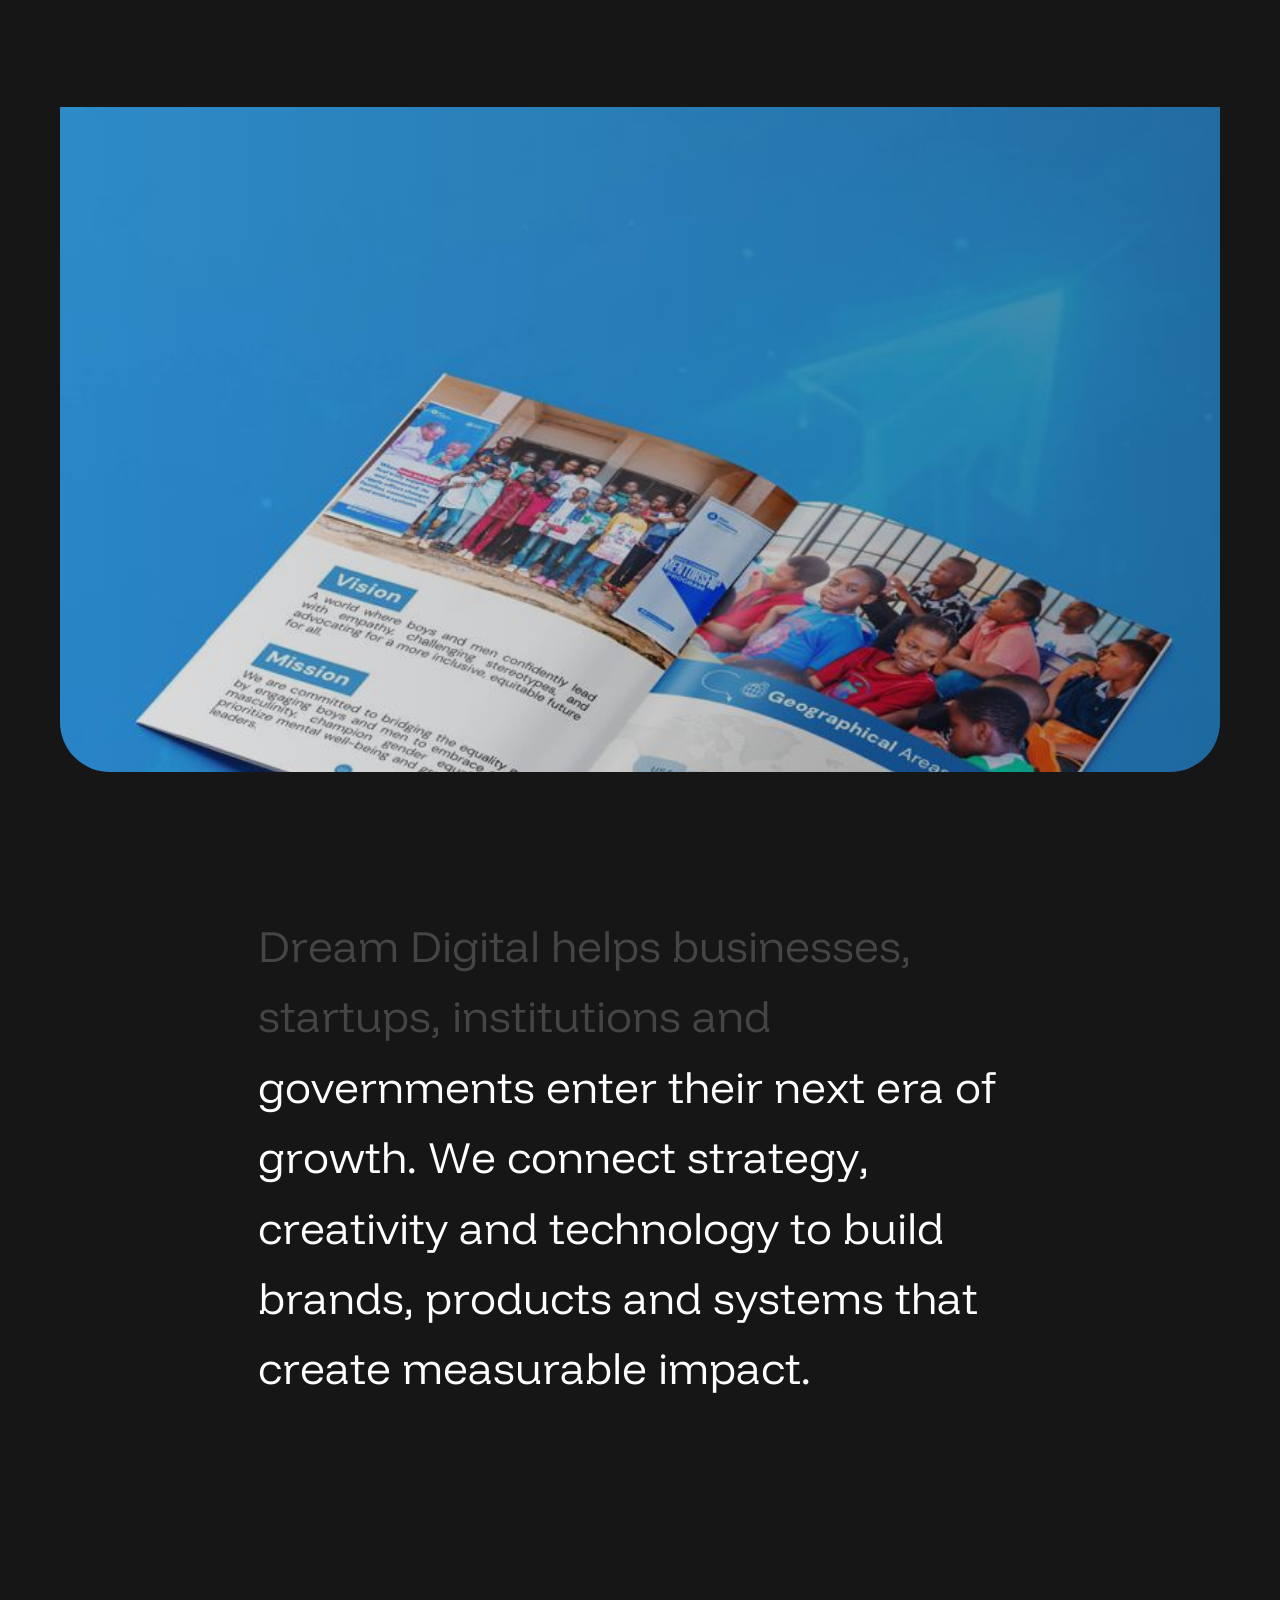
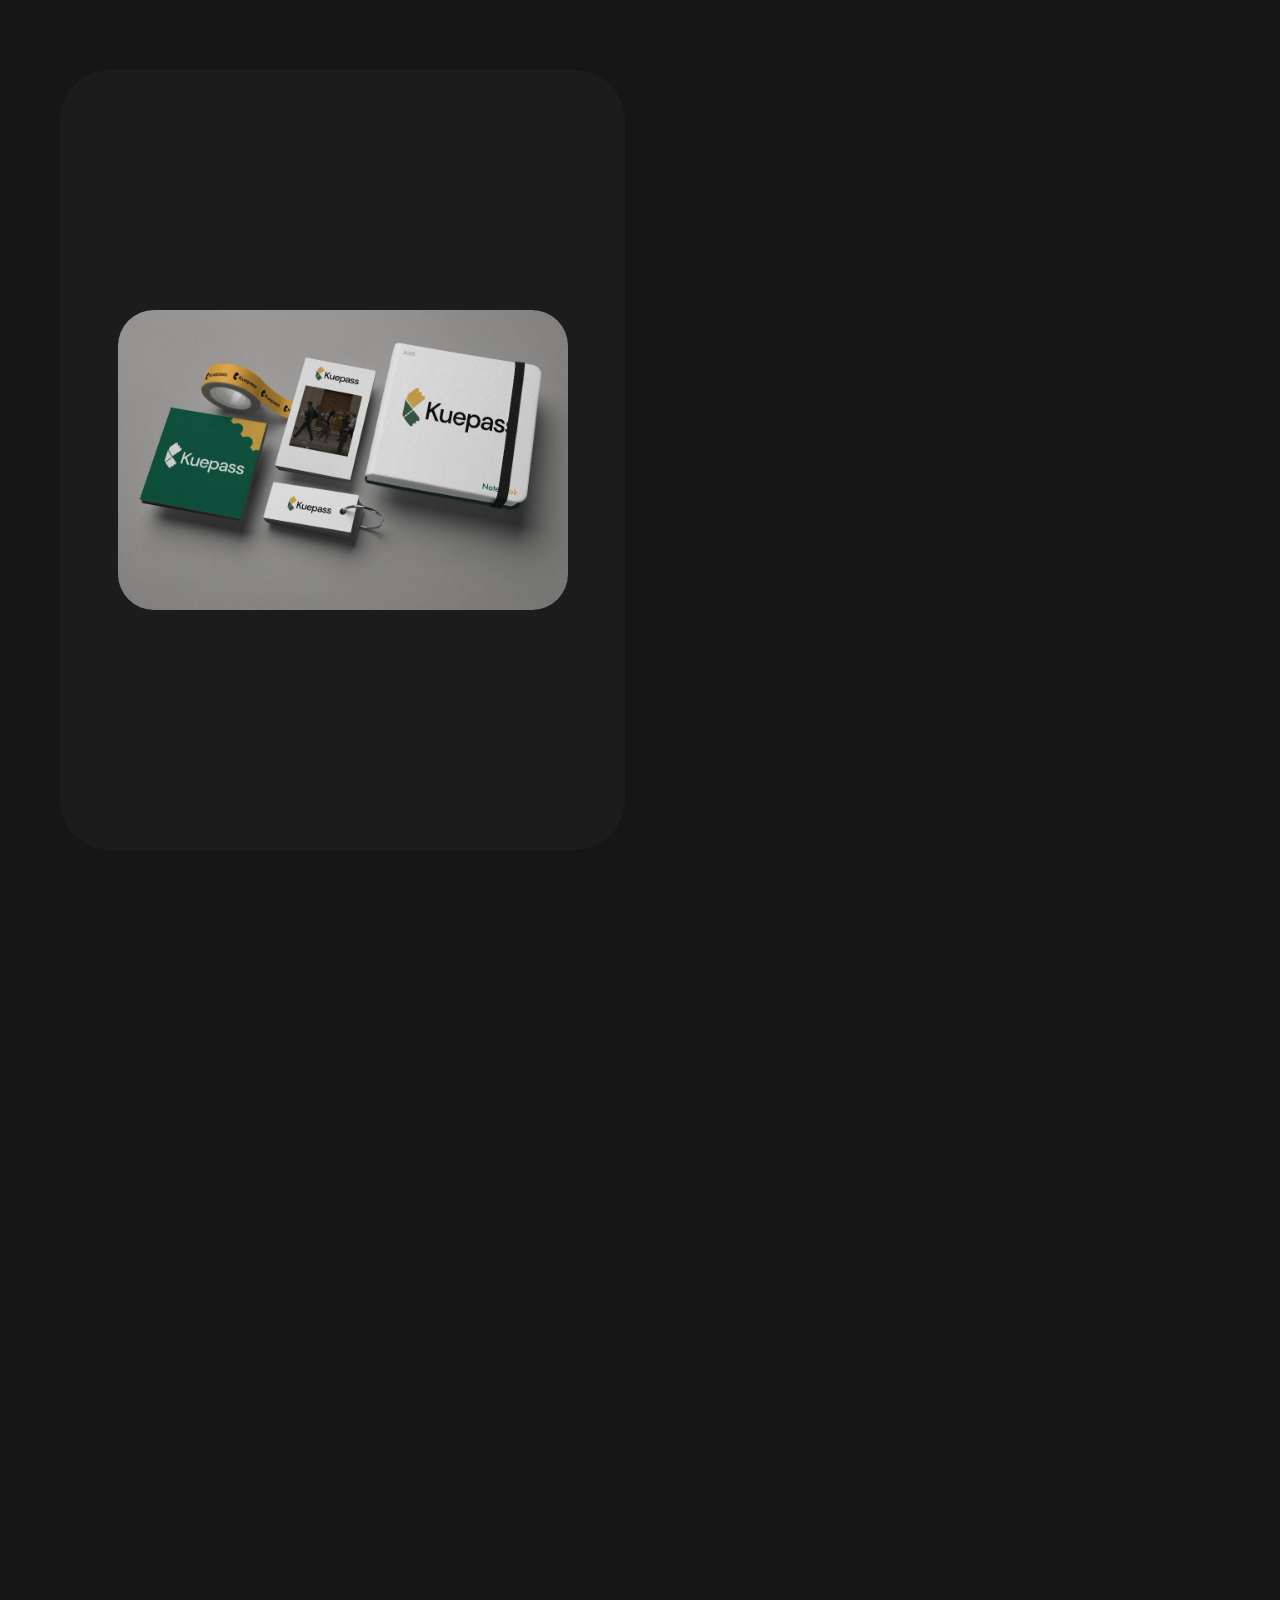
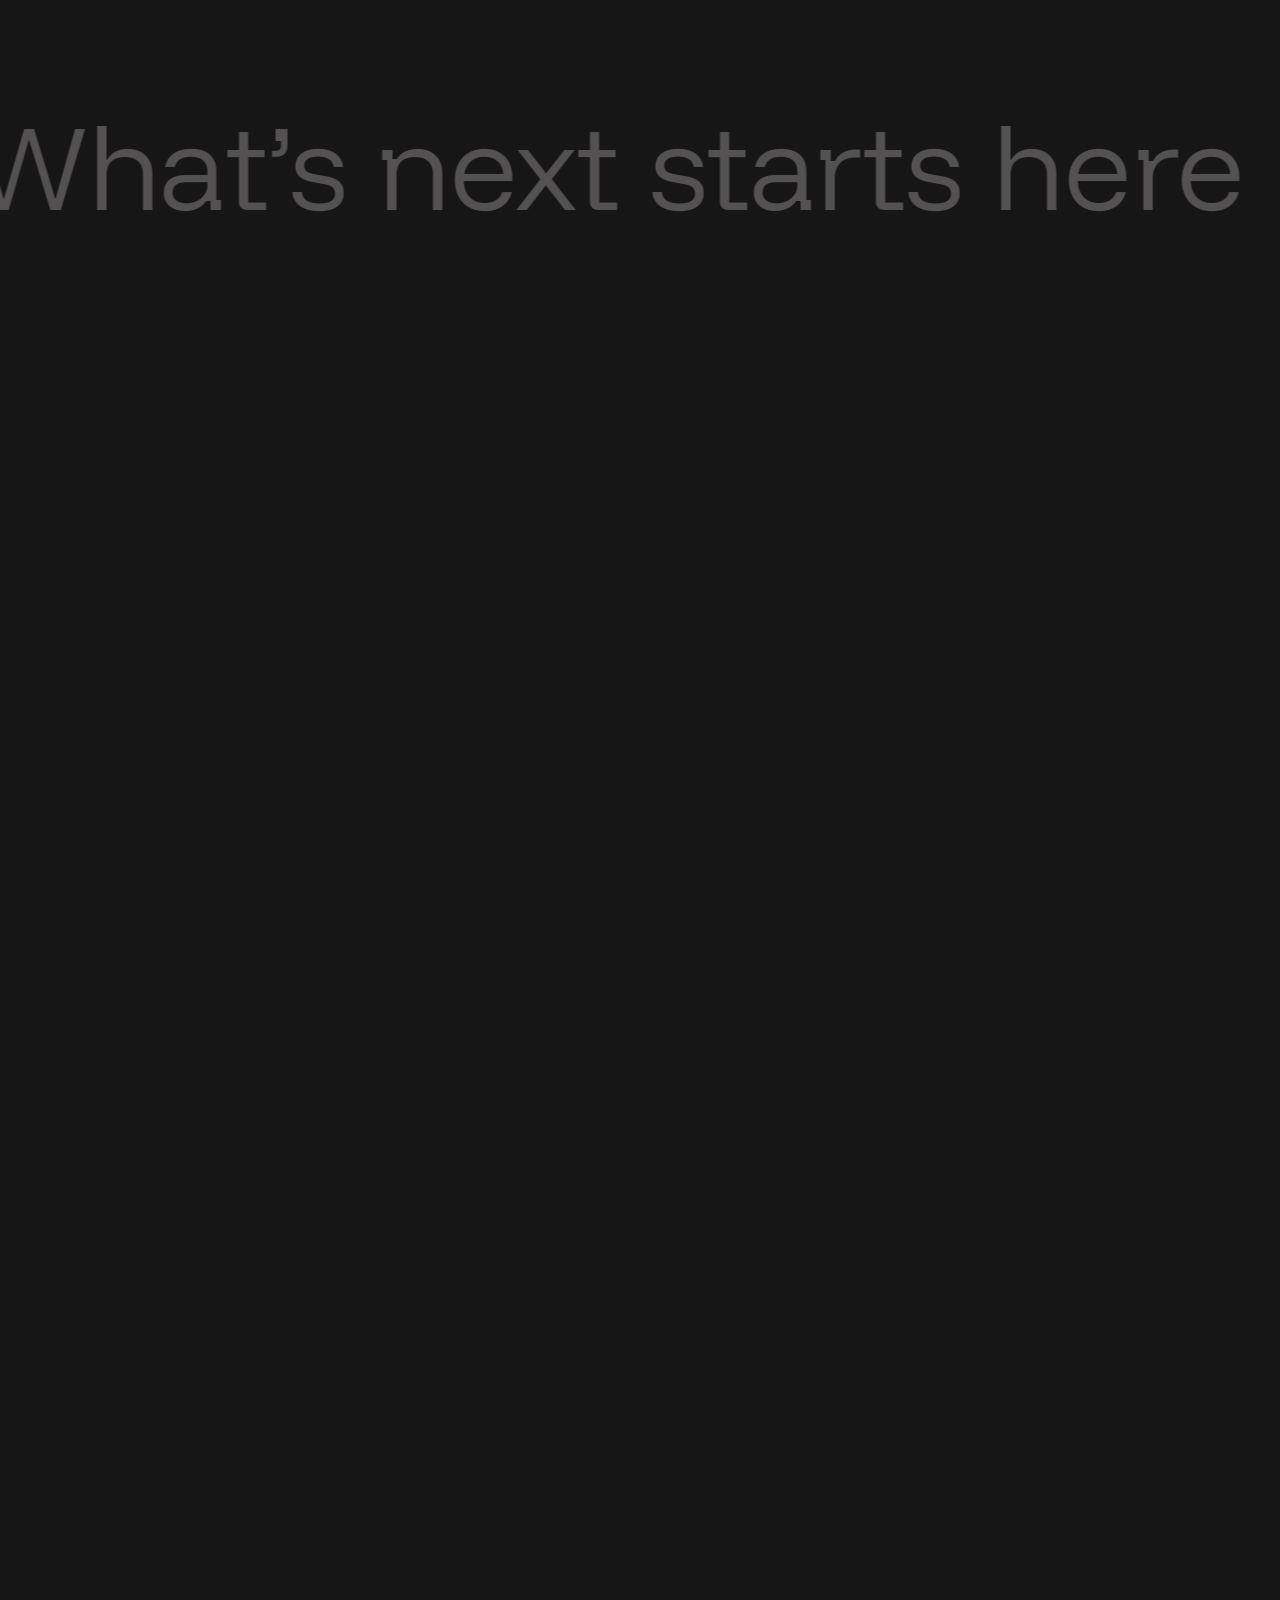
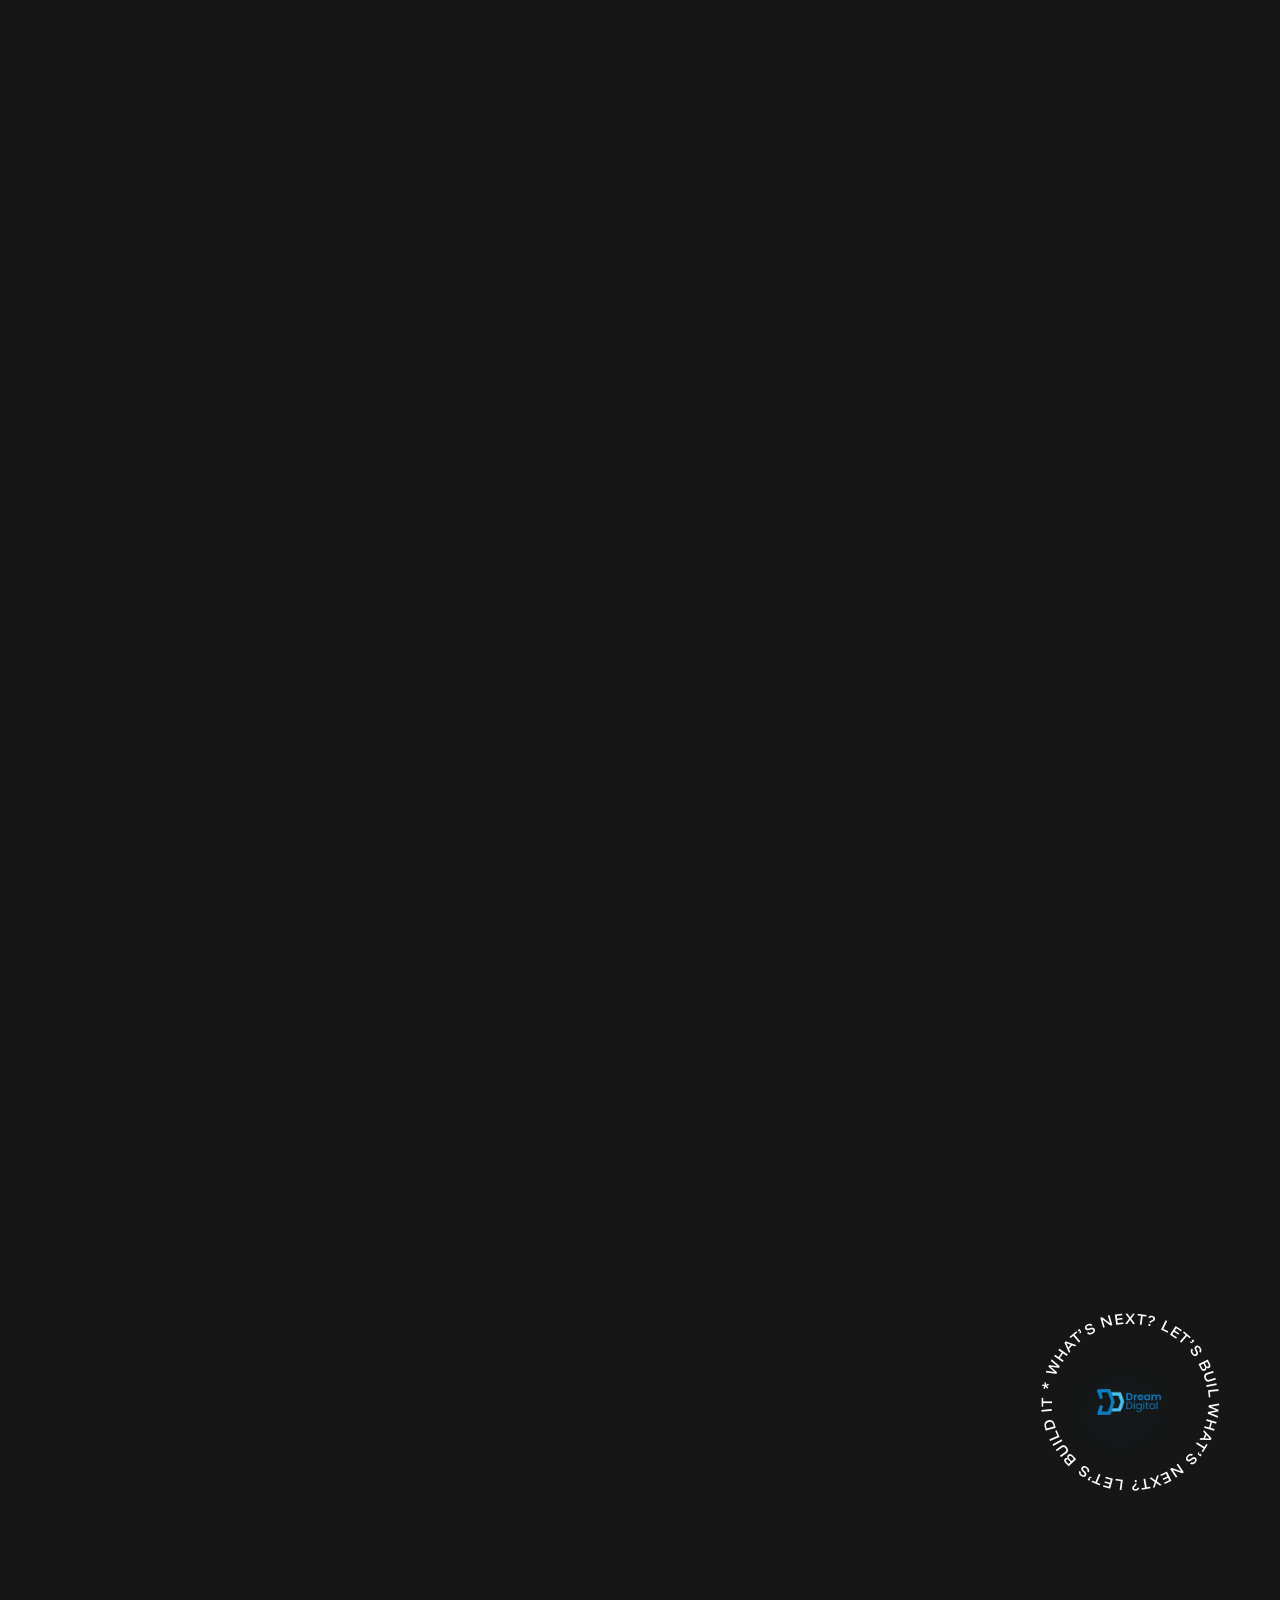
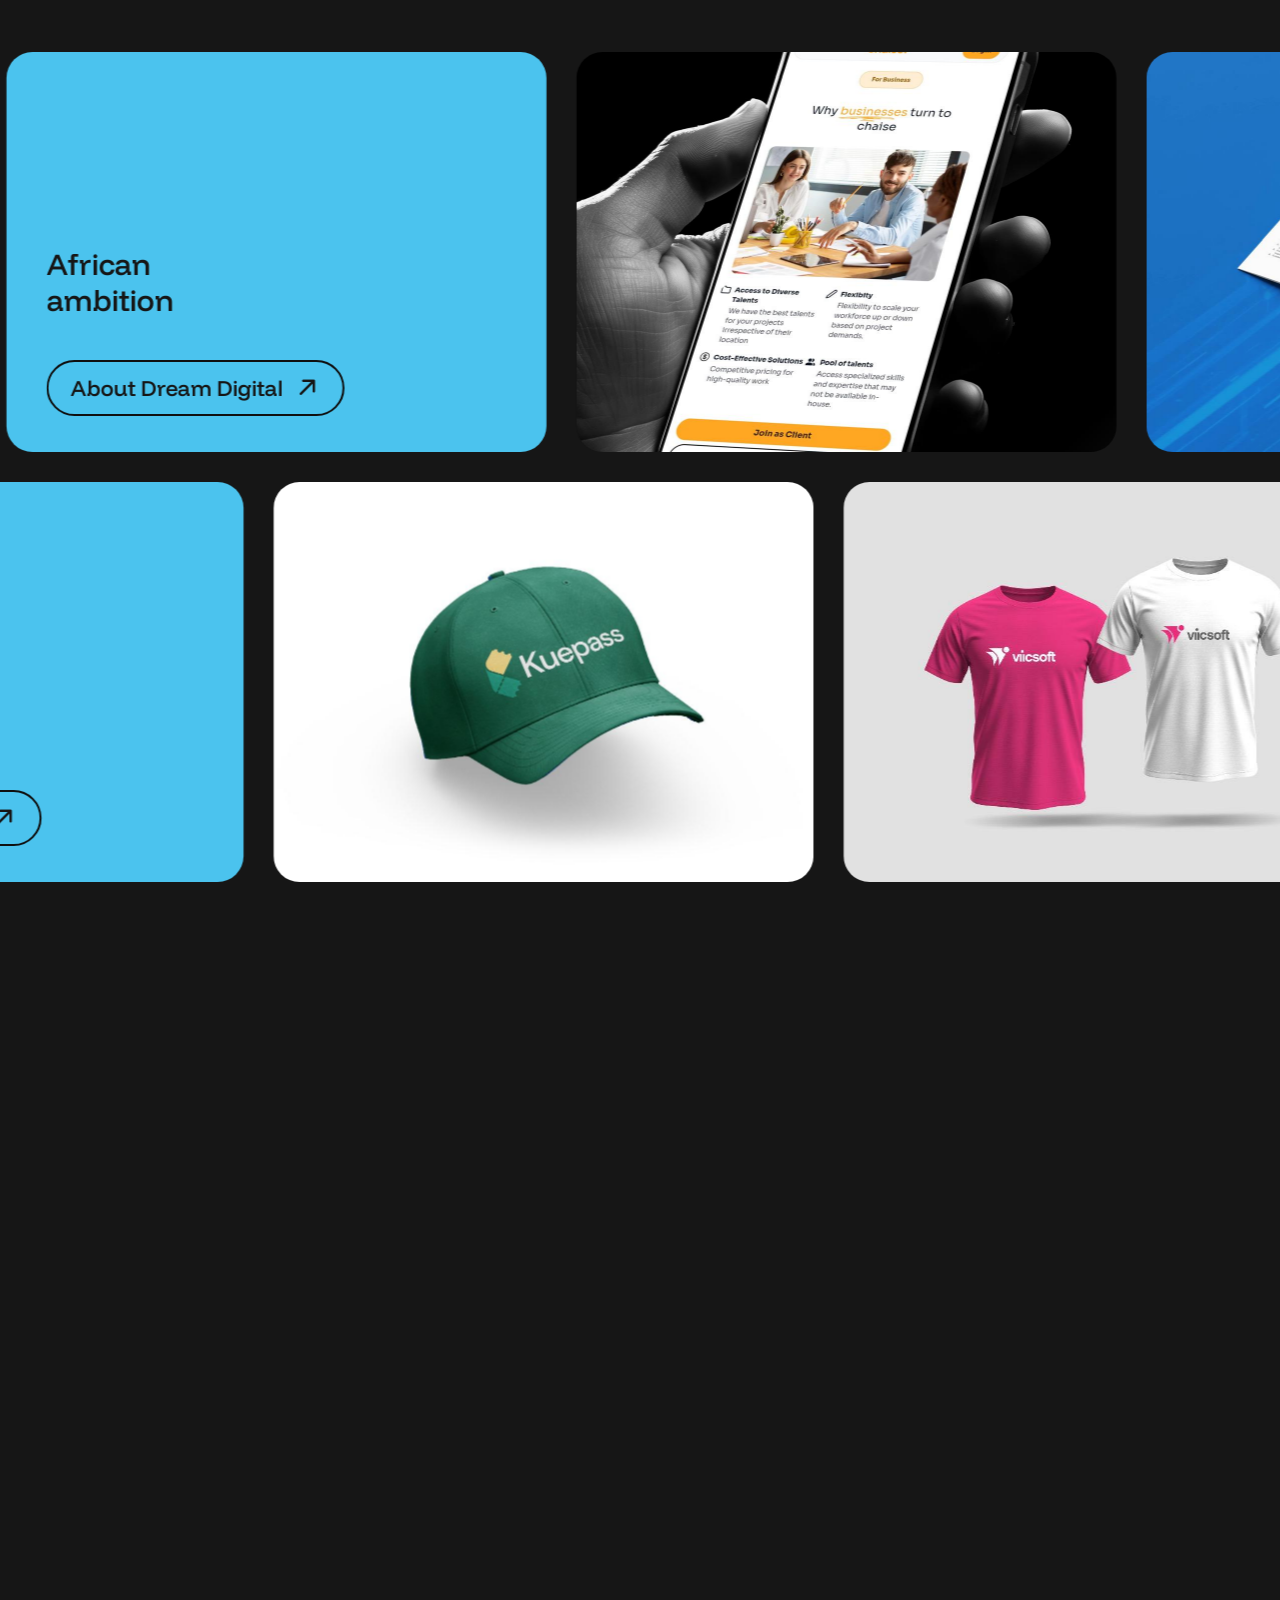
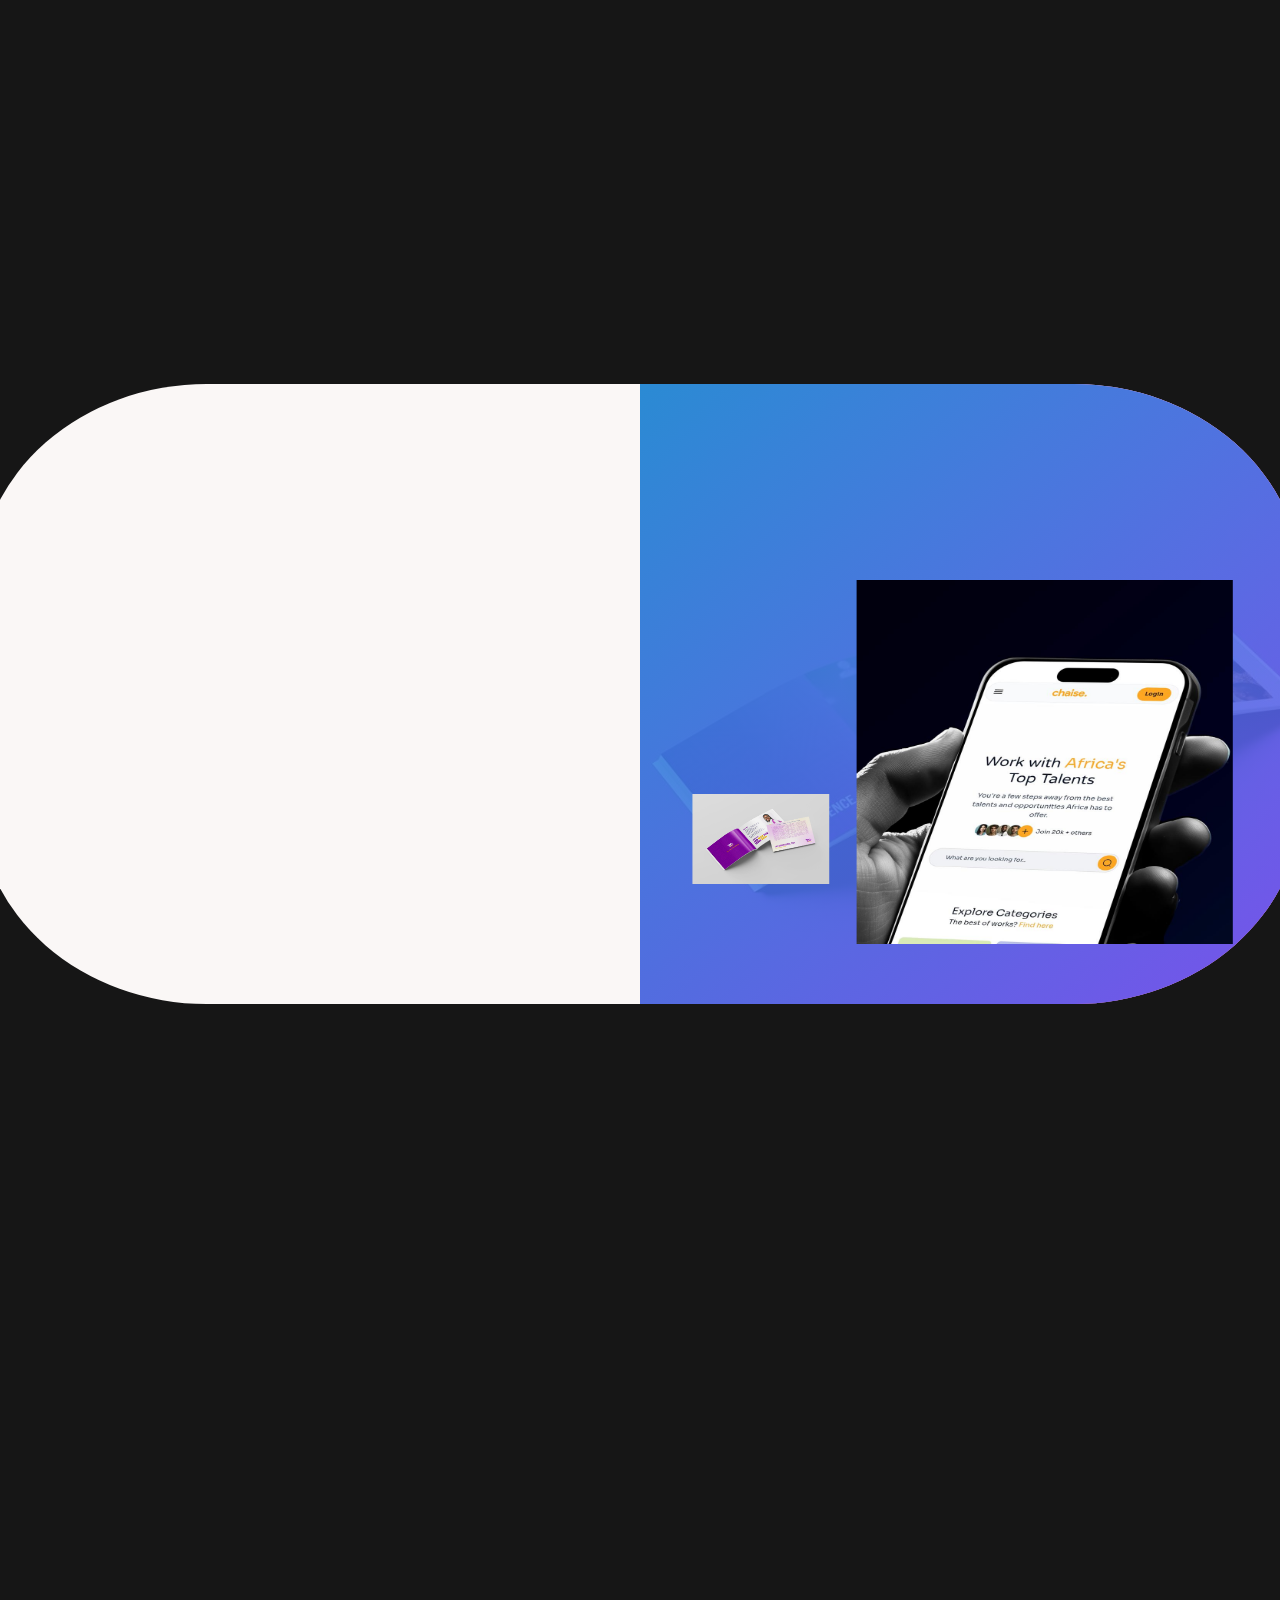
==== commit 63377040: "Remove loader and fix full-screen menu" ====
--- a/index.html
+++ b/index.html
@@ -37,7 +37,6 @@
     <!-- Facebook Metadata End -->
 
     <!-- Template Styles Start -->
-    <link rel="stylesheet" type="text/css" href="css/loaders/loader.css">
     <link rel="stylesheet" type="text/css" href="css/plugins.css">
     <link rel="stylesheet" type="text/css" href="css/main.css">
     <link rel="stylesheet" type="text/css" href="css/dream-rayo.css">
@@ -54,19 +53,9 @@
   </head>
 
   <body>
-
-    <!-- Loader Start -->
-    <div id="loader" class="loader">
-      <div class="loader__wrapper">
-        <div class="loader__content">
-          <div class="loader__count">
-            <span class="count__text">0</span>
-            <span class="count__percent">%</span>
-          </div>
         </div>
       </div>
     </div>
-    <!-- Loader End -->
 
     <!-- Menu & Menu Hamburger Start -->
     <nav class="mxd-nav__wrap" data-lenis-prevent="">
--- a/css/dream-rayo.css
+++ b/css/dream-rayo.css
@@ -498,7 +498,30 @@
    Keeps the original Rayo animation, but matches the dark navigation style
    used across the rest of the site. */
 .mxd-menu__wrapper {
+  position: fixed !important;
+  inset: 0 !important;
+  width: 100vw !important;
+  min-height: 100vh !important;
+  min-height: 100svh !important;
   padding: 0 !important;
+  overflow-y: auto !important;
+  overscroll-behavior: contain;
+  background-color: #161616 !important;
+}
+
+.mxd-menu__base {
+  position: fixed !important;
+  inset: 0 !important;
+  width: 100vw !important;
+  height: 100vh !important;
+  height: 100svh !important;
+  background-color: #161616 !important;
+}
+
+.mxd-menu__contain {
+  min-height: 100vh !important;
+  min-height: 100svh !important;
+  background-color: #161616 !important;
 }
 
 .mxd-nav__hamburger.nav-open .hamburger__base,
